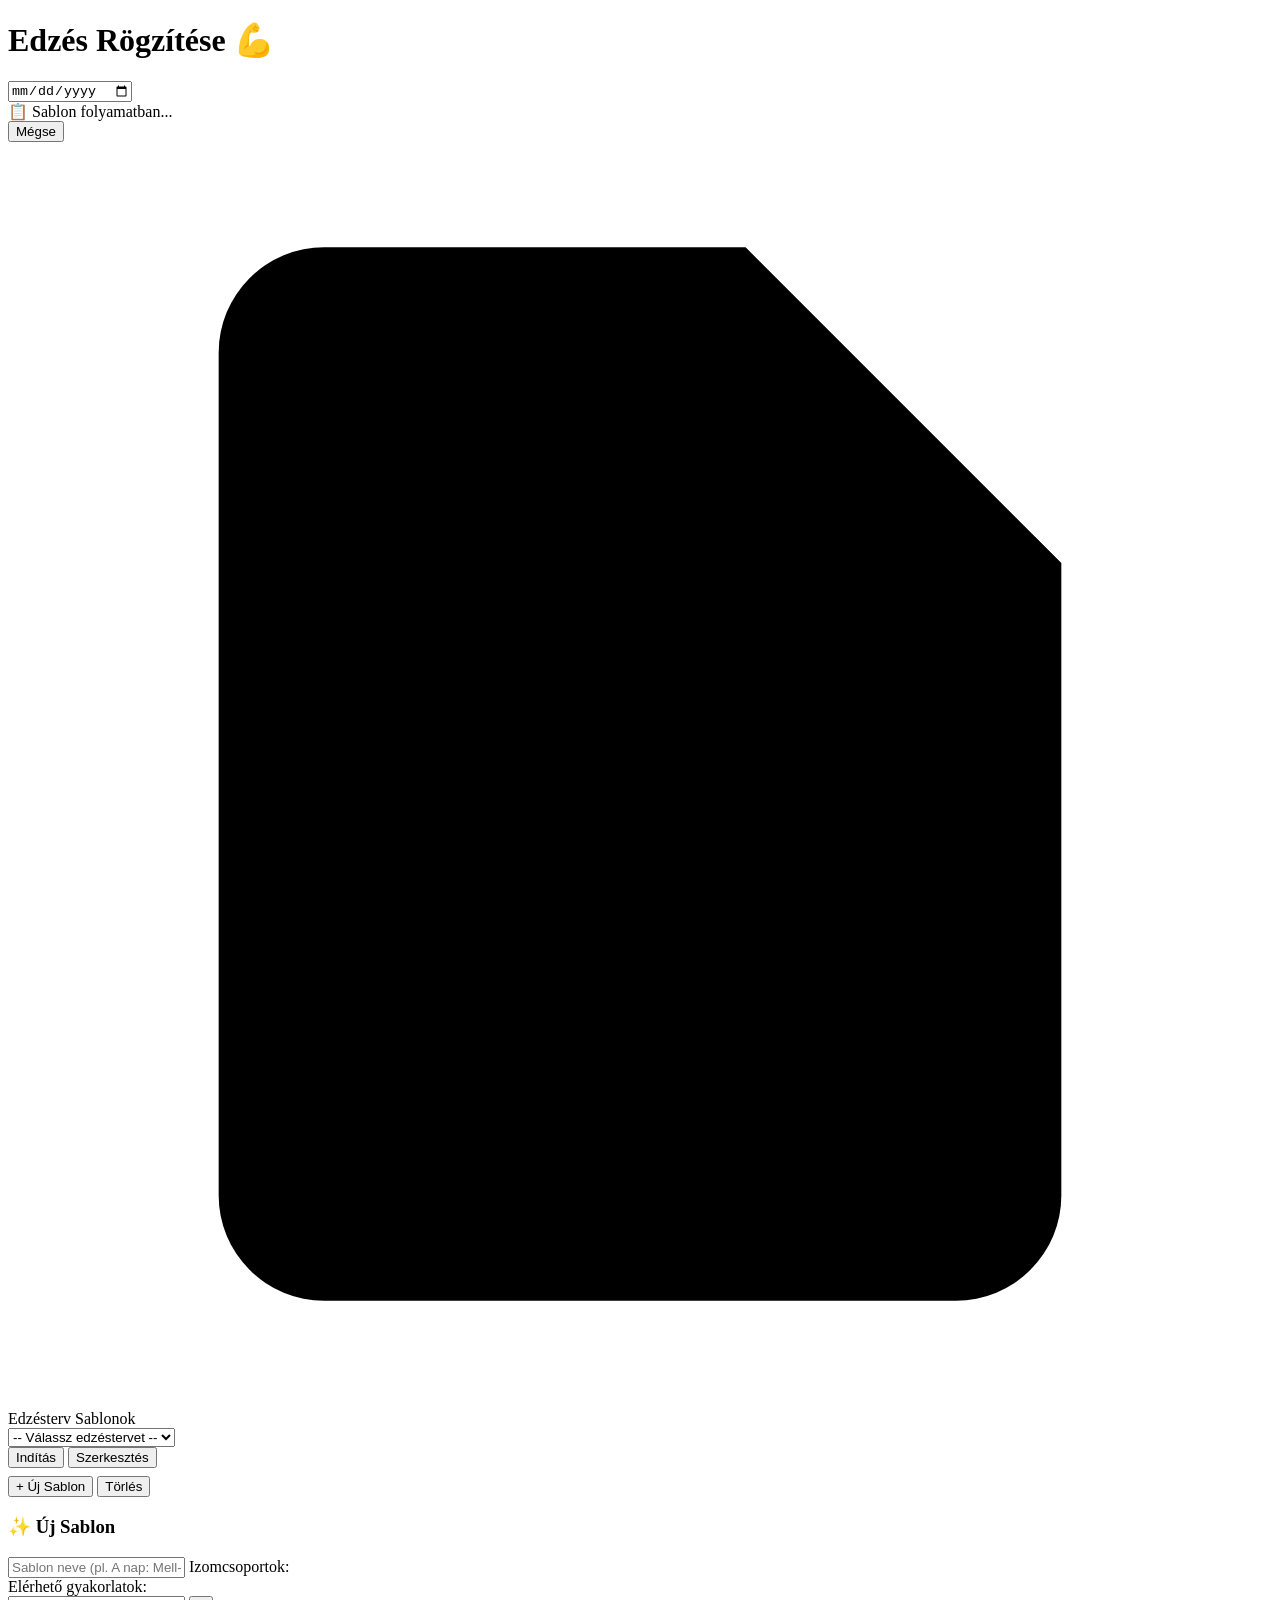
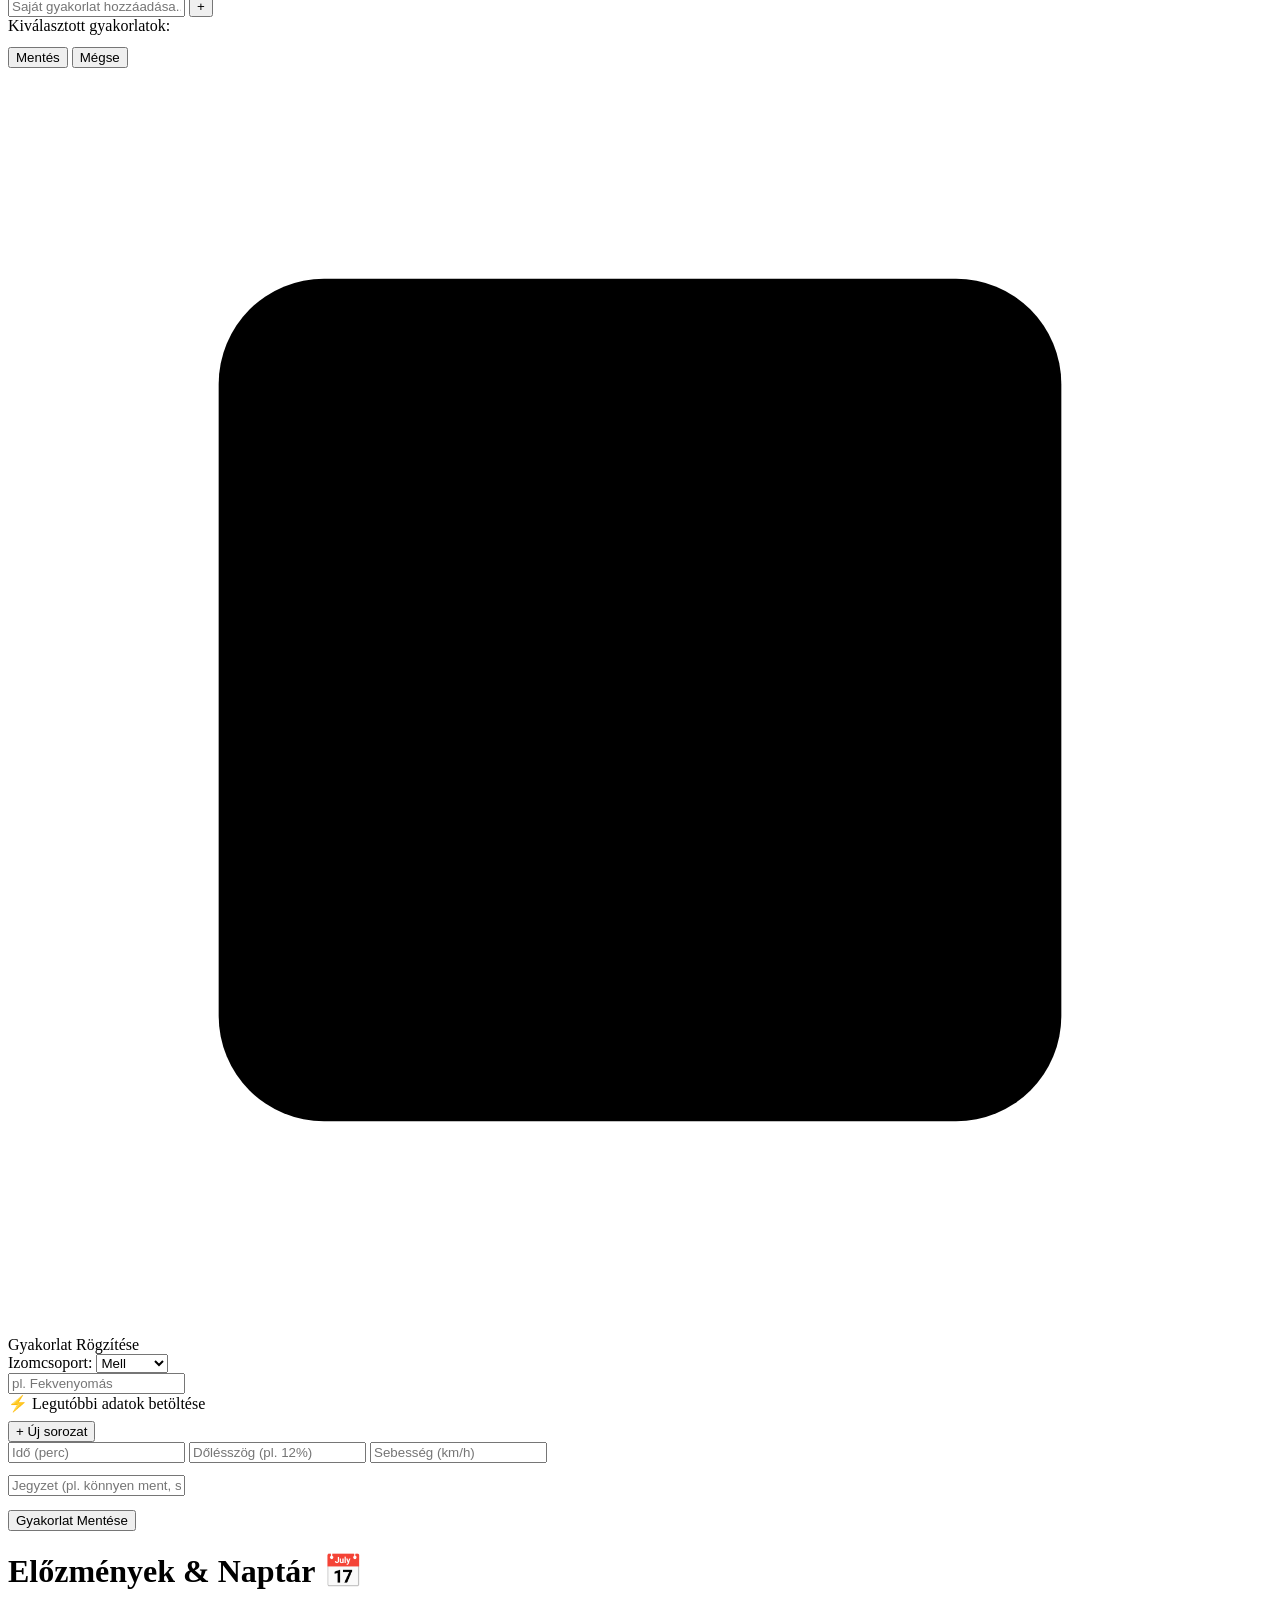
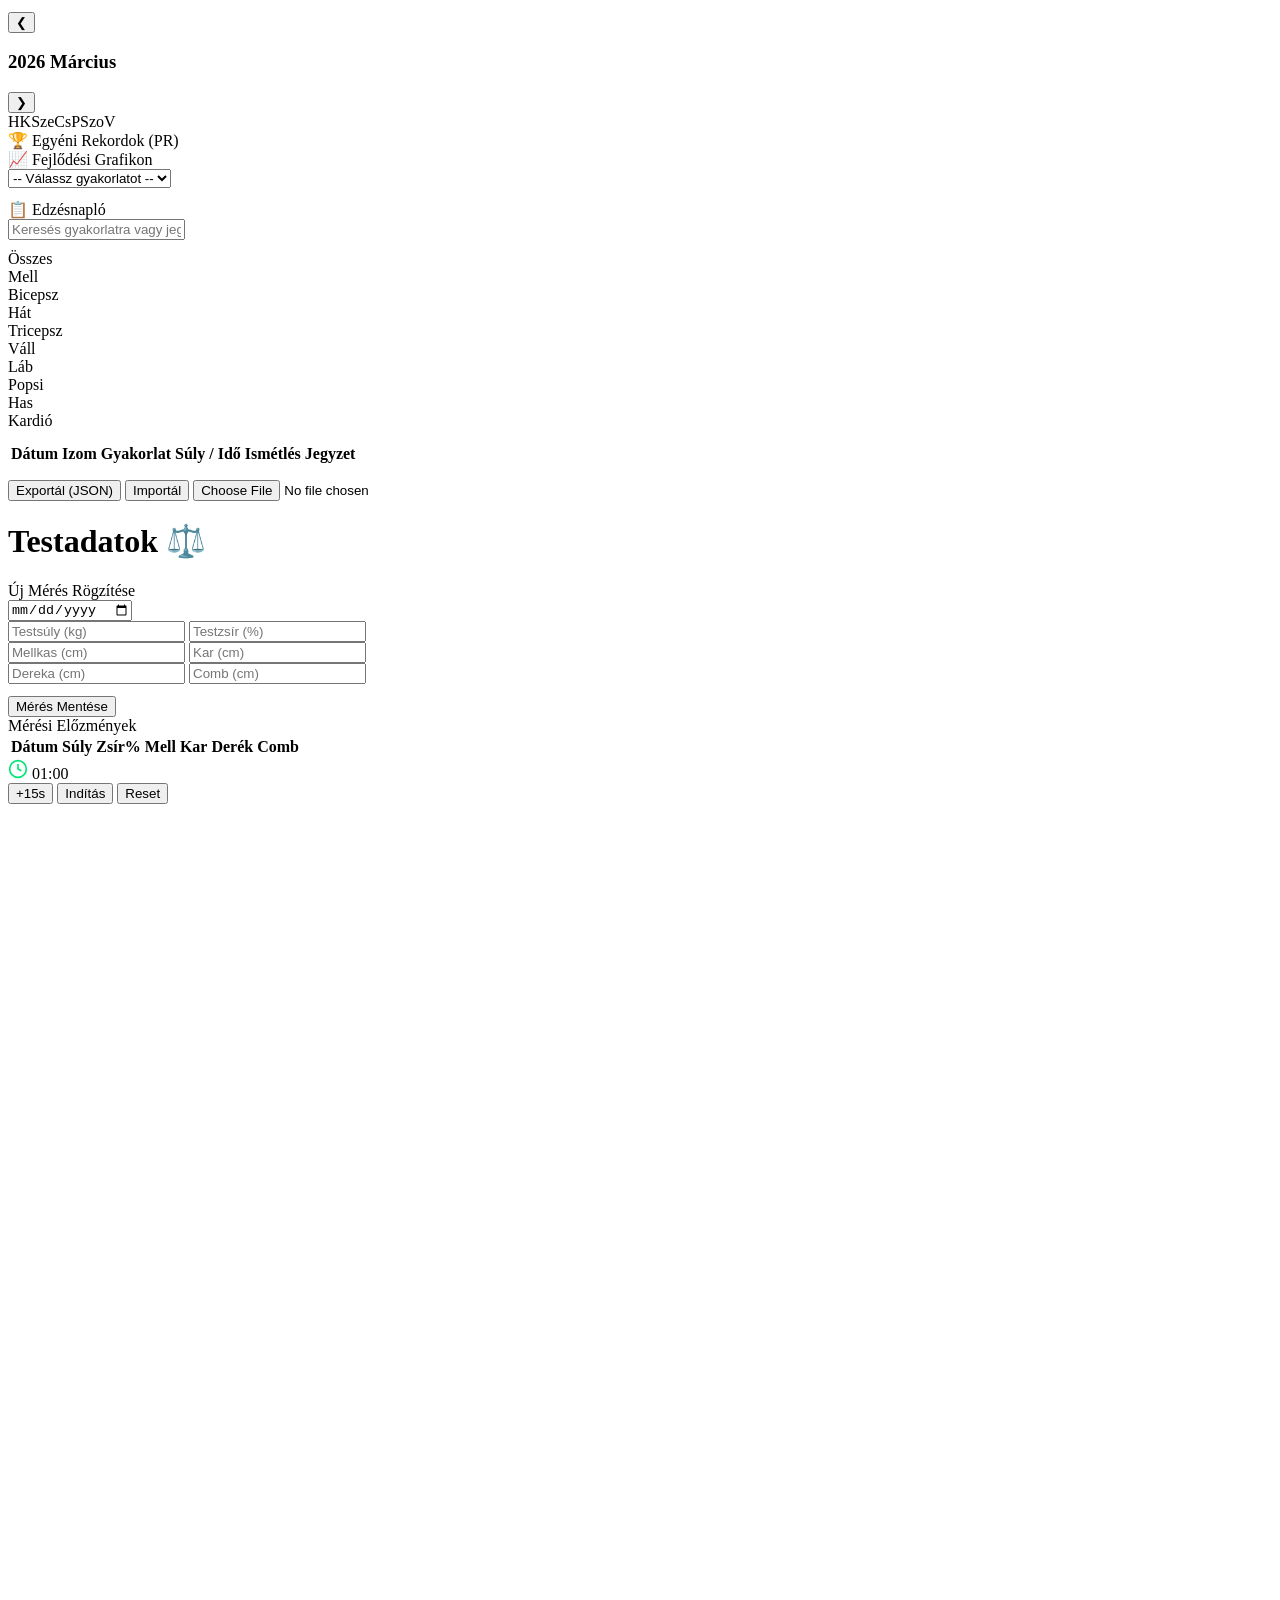
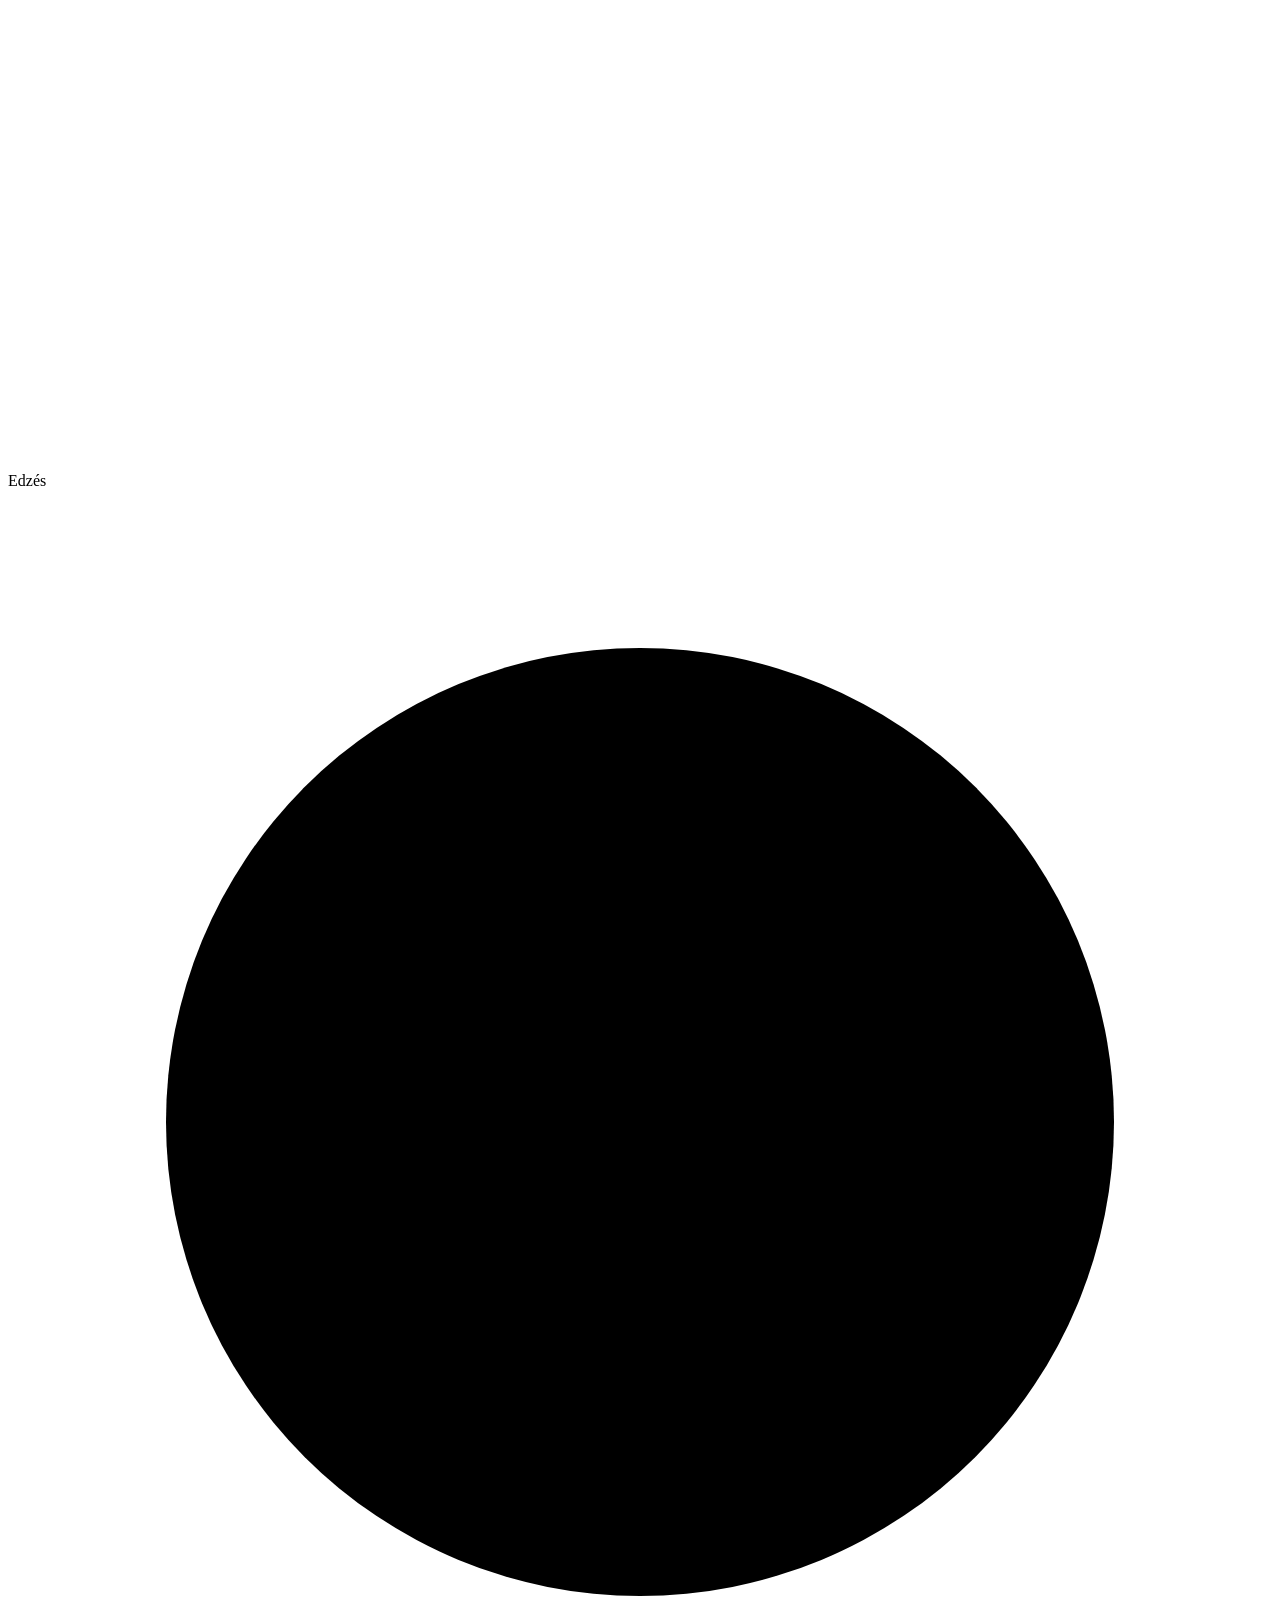
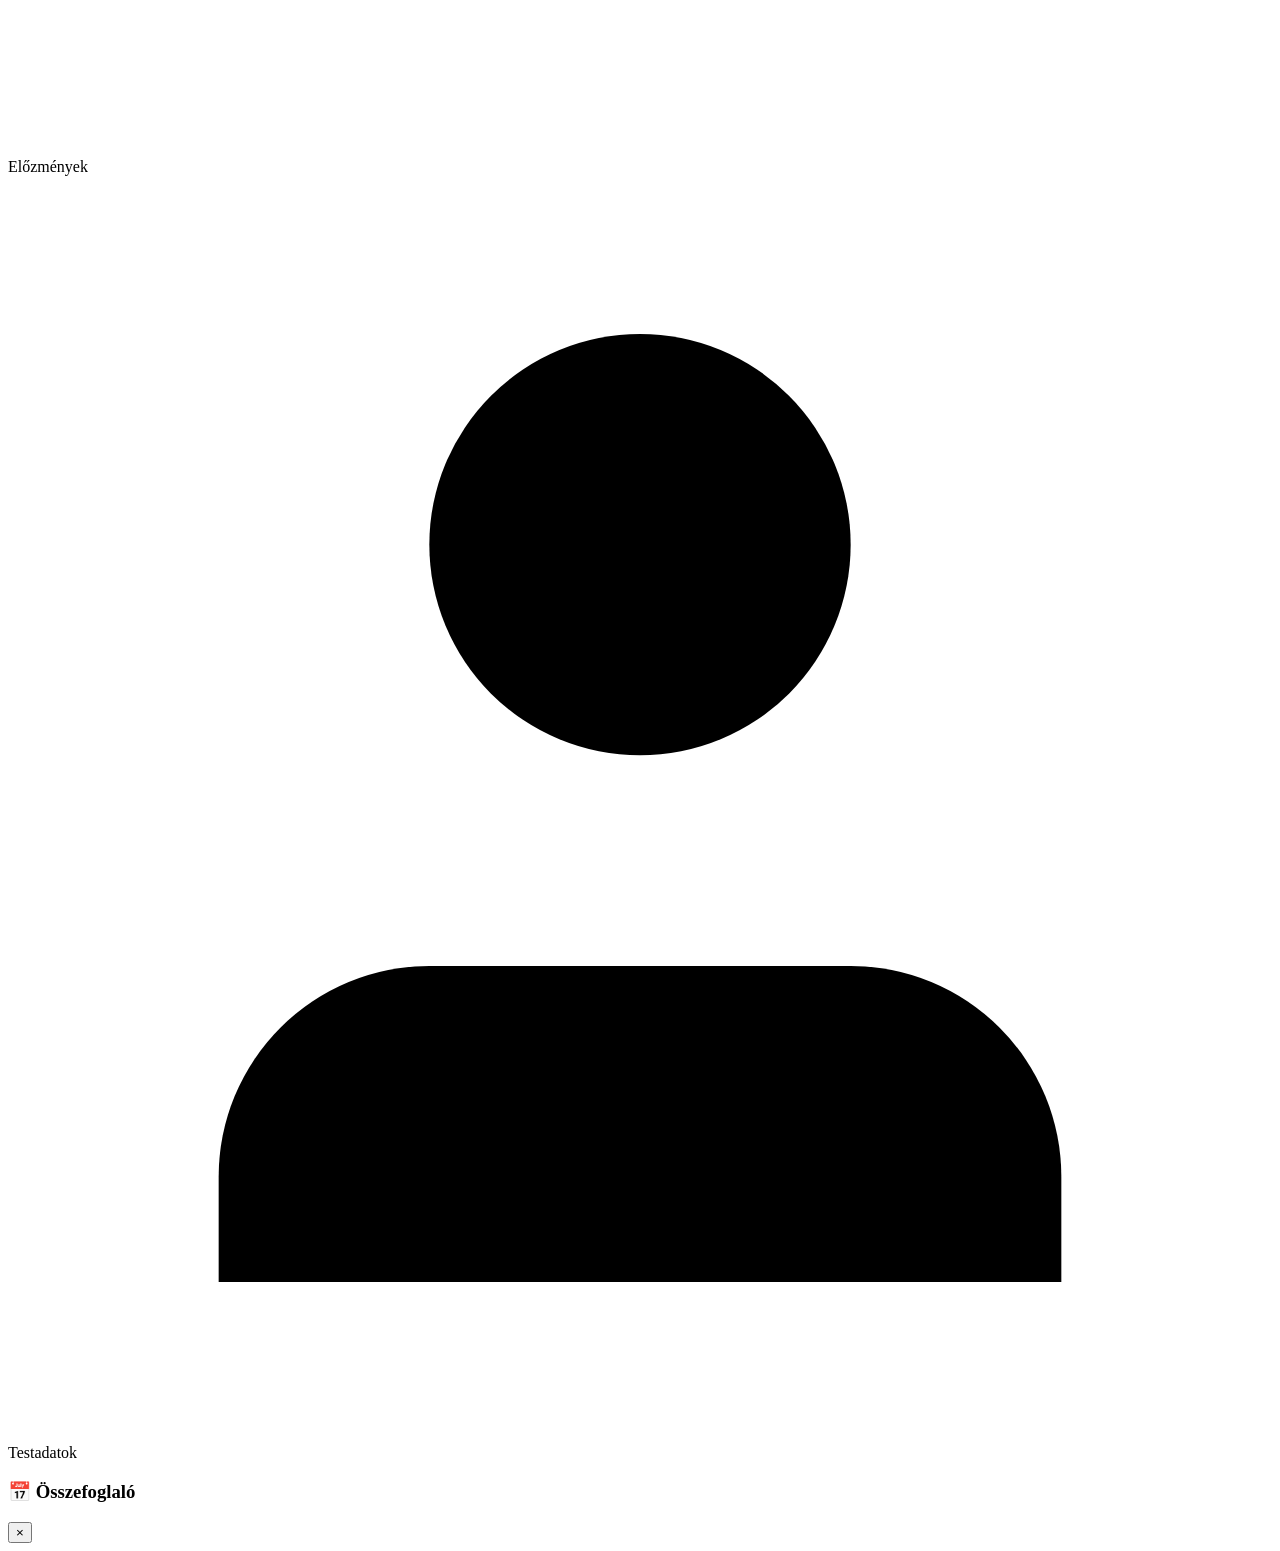
==== index.html @ 111dfc20 "Update index.html" ====
<!DOCTYPE html>
<html lang="hu">
<head>
    <meta charset="UTF-8">
    <meta name="viewport" content="width=device-width, initial-scale=1.0">
    <title>Edzésnapló</title>
    <link rel="stylesheet" href="style.css">
    <link rel="manifest" href="manifest.json">
</head>
<body>

    <div class="app-container">

        <!-- ==================== EDZÉS NÉZET ==================== -->
        <div id="view-workout" class="app-view">
            <div class="header">
                <h1>Edzés Rögzítése 💪</h1>
                <input type="date" id="workout-date" class="date-badge-input">
            </div>

            <!-- AKTÍV SABLON BANNER -->
            <div id="active-template-banner" class="glass-card active-banner hidden">
                <div id="active-template-info">📋 Sablon folyamatban...</div>
                <button type="button" id="cancel-template-btn" class="btn-secondary small">Mégse</button>
            </div>

            <!-- EDZÉSTERV SABLONOK -->
            <div class="glass-card">
                <div class="card-title">
                    <svg viewBox="0 0 24 24"><path d="M14 2H6a2 2 0 0 0-2 2v16a2 2 0 0 0 2 2h12a2 2 0 0 0 2-2V8z"/><polyline points="14 2 14 8 20 8"/></svg>
                    Edzésterv Sablonok
                </div>
                <div class="template-controls">
                    <select id="template-select" class="form-control">
                        <option value="">-- Válassz edzéstervet --</option>
                    </select>
                    <div class="btn-group">
                        <button type="button" id="start-template-btn" class="btn-action">Indítás</button>
                        <button type="button" id="edit-template-btn" class="btn-secondary">Szerkesztés</button>
                    </div>
                </div>
                <div class="btn-group" style="margin-top: 8px;">
                    <button type="button" id="toggle-new-template-btn" class="btn-outline">+ Új Sablon</button>
                    <button type="button" id="delete-template-btn" class="btn-danger-outline">Törlés</button>
                </div>

                <!-- SABLON ÉPÍTŐ DOBOZ -->
                <div id="create-template-box" class="template-builder hidden">
                    <h3 id="template-form-title">✨ Új Sablon</h3>
                    <input type="text" id="new-template-name" class="form-control" placeholder="Sablon neve (pl. A nap: Mell-Tricepsz)">
                    
                    <label class="input-label">Izomcsoportok:</label>
                    <div id="template-muscle-chips" class="chip-container"></div>
                    
                    <label class="input-label">Elérhető gyakorlatok:</label>
                    <div id="template-available-exercises" class="chip-container"></div>

                    <div class="custom-ex-input-group">
                        <input type="text" id="custom-template-ex-input" class="form-control" placeholder="Saját gyakorlat hozzáadása...">
                        <button type="button" id="add-custom-template-ex-btn" class="btn-secondary">+</button>
                    </div>

                    <label class="input-label">Kiválasztott gyakorlatok:</label>
                    <div id="template-selected-exercises" class="selected-ex-list"></div>

                    <div class="btn-group" style="margin-top: 12px;">
                        <button type="button" id="save-new-template-btn" class="btn-main">Mentés</button>
                        <button type="button" id="cancel-new-template-btn" class="btn-secondary">Mégse</button>
                    </div>
                </div>
            </div>

            <!-- GYAKORLAT RÖGZÍTŐ FORM -->
            <form id="workout-form" class="glass-card">
                <div class="card-title">
                    <svg viewBox="0 0 24 24"><path d="M18 4H6a2 2 0 0 0-2 2v12a2 2 0 0 0 2 2h12a2 2 0 0 0 2-2V6a2 2 0 0 0-2-2z"/><path d="M12 8v8M8 12h8"/></svg>
                    Gyakorlat Rögzítése
                </div>

                <div class="form-group">
                    <label class="input-label">Izomcsoport:</label>
                    <select id="muscle-group" class="form-control">
                        <option value="Mell">Mell</option>
                        <option value="Bicepsz">Bicepsz</option>
                        <option value="Hát">Hát</option>
                        <option value="Tricepsz">Tricepsz</option>
                        <option value="Váll">Váll</option>
                        <option value="Láb">Láb</option>
                        <option value="Popsi">Popsi</option>
                        <option value="Has">Has</option>
                        <option value="Kardió">Kardió</option>
                    </select>
                </div>

                <div id="quick-exercises" class="chip-container"></div>

                <div class="form-group">
                    <input type="text" id="exercise" class="form-control" placeholder="pl. Fekvenyomás" required autocomplete="off">
                </div>

                <!-- ⚡ LEGETÓBBI SÚLY BETÖLTÉSE GOMB & HINT -->
                <div id="quick-fill-btn" class="quick-fill-btn hidden">
                    <span>⚡ Legutóbbi adatok betöltése</span>
                </div>
                <div id="history-hint" class="history-hint-text"></div>

                <!-- SÚLYZÓS MEZŐK -->
                <div id="resistance-fields">
                    <div id="sets-container"></div>
                    <button type="button" id="add-set-btn" class="btn-outline" style="margin-top: 8px;">+ Új sorozat</button>
                </div>

                <!-- KARDIÓ MEZŐK -->
                <div id="cardio-fields" class="hidden">
                    <div class="form-row">
                        <input type="number" id="cardio-time" class="form-control" placeholder="Idő (perc)">
                        <input type="text" id="cardio-incline" class="form-control" placeholder="Dőlésszög (pl. 12%)">
                        <input type="number" id="cardio-speed" class="form-control" step="0.1" placeholder="Sebesség (km/h)">
                    </div>
                </div>

                <div class="form-group" style="margin-top: 12px;">
                    <input type="text" id="note" class="form-control" placeholder="Jegyzet (pl. könnyen ment, szuperszett...)">
                </div>

                <button type="submit" class="btn-main" style="margin-top: 14px;">Gyakorlat Mentése</button>
            </form>
        </div>


        <!-- ==================== ELŐZMÉNYEK NÉZET ==================== -->
        <div id="view-history" class="app-view hidden">
            <div class="header">
                <h1>Előzmények & Naptár 📅</h1>
            </div>

            <!-- NAPTÁR -->
            <div class="glass-card">
                <div class="calendar-header">
                    <button type="button" class="btn-icon" onclick="changeMonth(-1)">❮</button>
                    <h3 id="calendar-month-title">2026 Március</h3>
                    <button type="button" class="btn-icon" onclick="changeMonth(1)">❯</button>
                </div>
                <div class="calendar-weekdays">
                    <span>H</span><span>K</span><span>Sze</span><span>Cs</span><span>P</span><span>Szo</span><span>V</span>
                </div>
                <div id="calendar-days" class="calendar-grid"></div>
            </div>

            <!-- PR ÖSSZESÍTŐ -->
            <div class="glass-card">
                <div class="card-title">🏆 Egyéni Rekordok (PR)</div>
                <div id="pr-summary-container" class="pr-grid"></div>
            </div>

            <!-- FEJLŐDÉSI GRAFIKON -->
            <div class="glass-card">
                <div class="card-title">📈 Fejlődési Grafikon</div>
                <select id="chart-exercise-select" class="form-control" onchange="renderChart()" style="margin-bottom: 12px;">
                    <option value="">-- Válassz gyakorlatot --</option>
                </select>
                <div id="chart-container" class="chart-box"></div>
            </div>

            <!-- ELŐZMÉNYEK TÁBLÁZAT ÉS SZŰRŐ -->
            <div class="glass-card">
                <div class="card-title">📋 Edzésnapló</div>
                <input type="text" id="search-filter" class="form-control" placeholder="Keresés gyakorlatra vagy jegyzetre..." style="margin-bottom: 10px;">
                
                <div id="history-filter-chips" class="chip-container" style="margin-bottom: 12px;">
                    <div class="chip active" onclick="filterHistoryByMuscle('Összes', this)">Összes</div>
                    <div class="chip" onclick="filterHistoryByMuscle('Mell', this)">Mell</div>
                    <div class="chip" onclick="filterHistoryByMuscle('Bicepsz', this)">Bicepsz</div>
                    <div class="chip" onclick="filterHistoryByMuscle('Hát', this)">Hát</div>
                    <div class="chip" onclick="filterHistoryByMuscle('Tricepsz', this)">Tricepsz</div>
                    <div class="chip" onclick="filterHistoryByMuscle('Váll', this)">Váll</div>
                    <div class="chip" onclick="filterHistoryByMuscle('Láb', this)">Láb</div>
                    <div class="chip" onclick="filterHistoryByMuscle('Popsi', this)">Popsi</div>
                    <div class="chip" onclick="filterHistoryByMuscle('Has', this)">Has</div>
                    <div class="chip" onclick="filterHistoryByMuscle('Kardió', this)">Kardió</div>
                </div>

                <div class="table-responsive">
                    <table class="data-table">
                        <thead>
                            <tr>
                                <th>Dátum</th>
                                <th>Izom</th>
                                <th>Gyakorlat</th>
                                <th>Súly / Idő</th>
                                <th>Ismétlés</th>
                                <th>Jegyzet</th>
                                <th></th>
                            </tr>
                        </thead>
                        <tbody id="workout-list"></tbody>
                    </table>
                </div>

                <div class="btn-group" style="margin-top: 14px;">
                    <button type="button" id="export-btn" class="btn-secondary">Exportál (JSON)</button>
                    <button type="button" id="import-btn" class="btn-secondary">Importál</button>
                    <input type="file" id="import-file" accept=".json" class="hidden">
                </div>
            </div>
        </div>


        <!-- ==================== TESTADATOK NÉZET ==================== -->
        <div id="view-body" class="app-view hidden">
            <div class="header">
                <h1>Testadatok ⚖️</h1>
            </div>

            <form id="body-form" class="glass-card">
                <div class="card-title">Új Mérés Rögzítése</div>
                <div class="form-group">
                    <input type="date" id="body-date" class="form-control" required>
                </div>
                <div class="form-row">
                    <input type="number" id="body-weight" class="form-control" step="0.1" placeholder="Testsúly (kg)">
                    <input type="number" id="body-fat" class="form-control" step="0.1" placeholder="Testzsír (%)">
                </div>
                <div class="form-row">
                    <input type="number" id="body-chest" class="form-control" step="0.5" placeholder="Mellkas (cm)">
                    <input type="number" id="body-arm" class="form-control" step="0.5" placeholder="Kar (cm)">
                </div>
                <div class="form-row">
                    <input type="number" id="body-waist" class="form-control" step="0.5" placeholder="Dereka (cm)">
                    <input type="number" id="body-thigh" class="form-control" step="0.5" placeholder="Comb (cm)">
                </div>
                <button type="submit" class="btn-main" style="margin-top: 12px;">Mérés Mentése</button>
            </form>

            <div class="glass-card">
                <div class="card-title">Mérési Előzmények</div>
                <div class="table-responsive">
                    <table class="data-table">
                        <thead>
                            <tr>
                                <th>Dátum</th>
                                <th>Súly</th>
                                <th>Zsír%</th>
                                <th>Mell</th>
                                <th>Kar</th>
                                <th>Derék</th>
                                <th>Comb</th>
                                <th></th>
                            </tr>
                        </thead>
                        <tbody id="body-list"></tbody>
                    </table>
                </div>
            </div>
        </div>

    </div>

    <!-- ==================== LEBEGŐ PIHENŐIDŐZÍTŐ BAR ==================== -->
    <div id="floating-timer" class="floating-timer">
        <div class="timer-info">
            <svg width="20" height="20" viewBox="0 0 24 24" fill="none" stroke="#00e676" stroke-width="2"><circle cx="12" cy="12" r="10"/><polyline points="12 6 12 12 16 14"/></svg>
            <span id="floating-timer-display" class="timer-time">01:00</span>
        </div>
        <div class="timer-controls">
            <button type="button" class="timer-btn" onclick="add15SecondsFloating()">+15s</button>
            <button type="button" id="floating-timer-start-btn" class="timer-btn primary" onclick="toggleCountdown()">Indítás</button>
            <button type="button" class="timer-btn danger" onclick="resetCountdown()">Reset</button>
        </div>
    </div>

    <!-- ==================== BOTTOM NAVIGÁCIÓ ==================== -->
    <div class="bottom-nav">
        <a class="nav-item active" onclick="switchTab('workout')">
            <svg viewBox="0 0 24 24"><path d="M6.5 6.5h11M6.5 17.5h11M4 10h16M4 14h16"/></svg>
            Edzés
        </a>
        <a class="nav-item" onclick="switchTab('history')">
            <svg viewBox="0 0 24 24"><path d="M12 8v4l3 3"/><circle cx="12" cy="12" r="9"/></svg>
            Előzmények
        </a>
        <a class="nav-item" onclick="switchTab('body')">
            <svg viewBox="0 0 24 24"><path d="M20 21v-2a4 4 0 0 0-4-4H8a4 4 0 0 0-4 4v2"/><circle cx="12" cy="7" r="4"/></svg>
            Testadatok
        </a>
    </div>

    <!-- ==================== NAPTÁR DAY MODÁL ==================== -->
    <div id="day-modal" class="modal hidden">
        <div class="modal-content glass-card">
            <div class="modal-header">
                <h3 id="modal-date-title">📅 Összefoglaló</h3>
                <button type="button" class="close-modal-btn" onclick="closeDayModal()">×</button>
            </div>
            <div id="modal-body-content" class="modal-body"></div>
        </div>
    </div>

    <script src="script.js"></script>
</body>
</html>
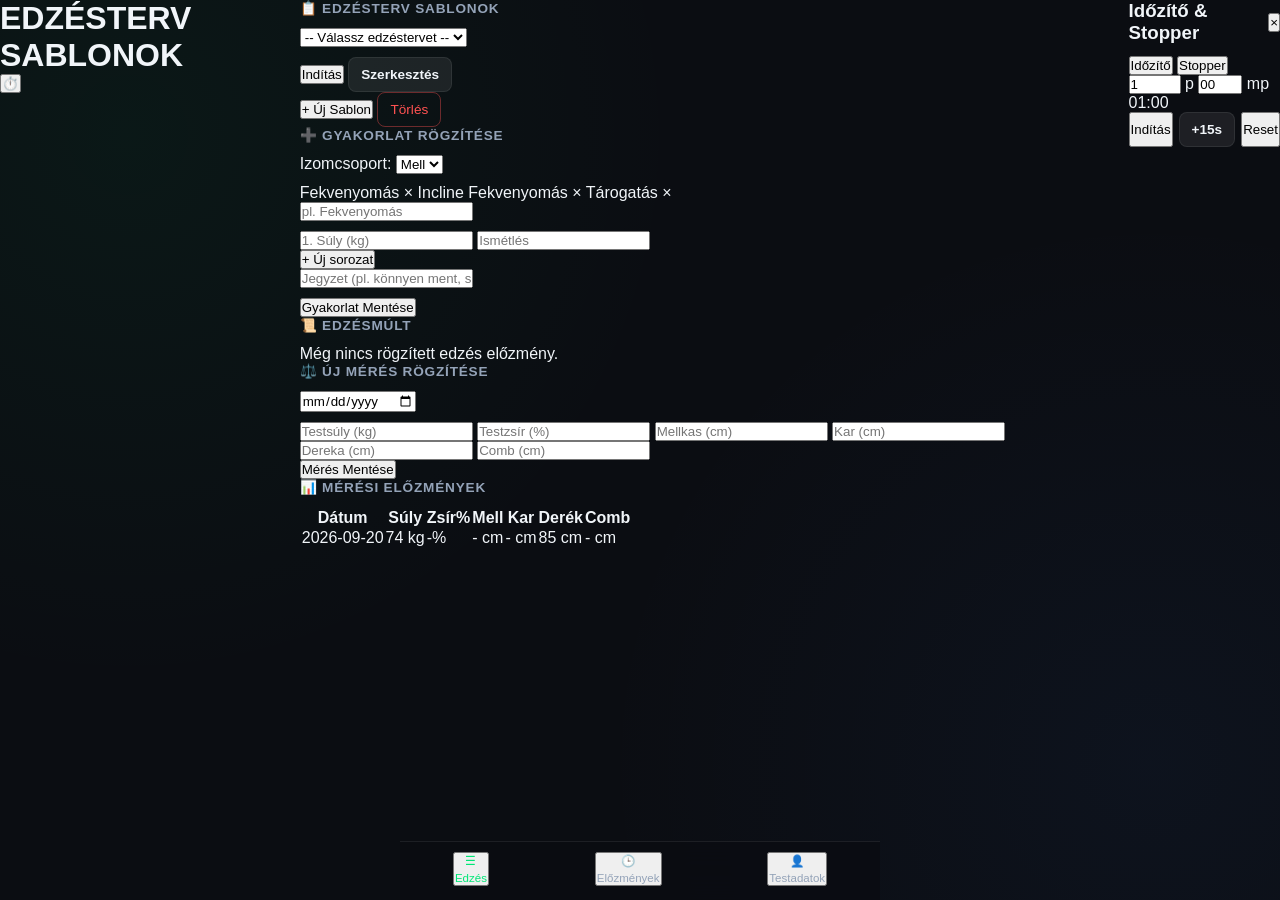
==== commit 0b55cdff: "Update index.html" ====
--- a/index.html
+++ b/index.html
@@ -3,239 +3,115 @@
 <head>
     <meta charset="UTF-8">
     <meta name="viewport" content="width=device-width, initial-scale=1.0">
-    <title>Edzésnapló</title>
+    <title>Edzés Rögzítés</title>
     <link rel="stylesheet" href="style.css">
-    <link rel="manifest" href="manifest.json">
 </head>
 <body>
 
-    <div class="app-container">
-
-        <!-- ==================== EDZÉS NÉZET ==================== -->
-        <div id="view-workout" class="app-view">
-            <div class="header">
-                <h1>Edzés Rögzítése 💪</h1>
-                <input type="date" id="workout-date" class="date-badge-input">
-            </div>
-
-            <!-- AKTÍV SABLON BANNER -->
-            <div id="active-template-banner" class="glass-card active-banner hidden">
-                <div id="active-template-info">📋 Sablon folyamatban...</div>
-                <button type="button" id="cancel-template-btn" class="btn-secondary small">Mégse</button>
-            </div>
-
-            <!-- EDZÉSTERV SABLONOK -->
-            <div class="glass-card">
-                <div class="card-title">
-                    <svg viewBox="0 0 24 24"><path d="M14 2H6a2 2 0 0 0-2 2v16a2 2 0 0 0 2 2h12a2 2 0 0 0 2-2V8z"/><polyline points="14 2 14 8 20 8"/></svg>
-                    Edzésterv Sablonok
-                </div>
-                <div class="template-controls">
-                    <select id="template-select" class="form-control">
+    <!-- FEJLÉC -->
+    <header class="app-header">
+        <div class="header-left">
+            <h1 id="page-title">EDZÉSTERV SABLONOK</h1>
+            <span id="current-date"></span>
+        </div>
+        <button id="open-timer-btn" class="timer-icon-btn" title="Időzítő / Stopper">⏱️</button>
+    </header>
+
+    <!-- FŐ TARTALOM TERÜLET -->
+    <main class="content-container">
+
+        <!-- 1. EDZÉS TAB -->
+        <section id="tab-edzes" class="tab-content active">
+            <!-- Sablonok kártya -->
+            <div class="card">
+                <div class="card-title">📋 EDZÉSTERV SABLONOK</div>
+                <div class="form-group">
+                    <select id="workout-template-select">
                         <option value="">-- Válassz edzéstervet --</option>
+                        <option value="mell-tricepsz">Mell - Tricepsz</option>
+                        <option value="hat-bicepsz">Hát - Bicepsz</option>
+                        <option value="lab-vall">Láb - Váll</option>
                     </select>
-                    <div class="btn-group">
-                        <button type="button" id="start-template-btn" class="btn-action">Indítás</button>
-                        <button type="button" id="edit-template-btn" class="btn-secondary">Szerkesztés</button>
-                    </div>
-                </div>
-                <div class="btn-group" style="margin-top: 8px;">
-                    <button type="button" id="toggle-new-template-btn" class="btn-outline">+ Új Sablon</button>
-                    <button type="button" id="delete-template-btn" class="btn-danger-outline">Törlés</button>
-                </div>
-
-                <!-- SABLON ÉPÍTŐ DOBOZ -->
-                <div id="create-template-box" class="template-builder hidden">
-                    <h3 id="template-form-title">✨ Új Sablon</h3>
-                    <input type="text" id="new-template-name" class="form-control" placeholder="Sablon neve (pl. A nap: Mell-Tricepsz)">
-                    
-                    <label class="input-label">Izomcsoportok:</label>
-                    <div id="template-muscle-chips" class="chip-container"></div>
-                    
-                    <label class="input-label">Elérhető gyakorlatok:</label>
-                    <div id="template-available-exercises" class="chip-container"></div>
-
-                    <div class="custom-ex-input-group">
-                        <input type="text" id="custom-template-ex-input" class="form-control" placeholder="Saját gyakorlat hozzáadása...">
-                        <button type="button" id="add-custom-template-ex-btn" class="btn-secondary">+</button>
-                    </div>
-
-                    <label class="input-label">Kiválasztott gyakorlatok:</label>
-                    <div id="template-selected-exercises" class="selected-ex-list"></div>
-
-                    <div class="btn-group" style="margin-top: 12px;">
-                        <button type="button" id="save-new-template-btn" class="btn-main">Mentés</button>
-                        <button type="button" id="cancel-new-template-btn" class="btn-secondary">Mégse</button>
-                    </div>
-                </div>
-            </div>
-
-            <!-- GYAKORLAT RÖGZÍTŐ FORM -->
-            <form id="workout-form" class="glass-card">
-                <div class="card-title">
-                    <svg viewBox="0 0 24 24"><path d="M18 4H6a2 2 0 0 0-2 2v12a2 2 0 0 0 2 2h12a2 2 0 0 0 2-2V6a2 2 0 0 0-2-2z"/><path d="M12 8v8M8 12h8"/></svg>
-                    Gyakorlat Rögzítése
-                </div>
-
-                <div class="form-group">
-                    <label class="input-label">Izomcsoport:</label>
-                    <select id="muscle-group" class="form-control">
-                        <option value="Mell">Mell</option>
-                        <option value="Bicepsz">Bicepsz</option>
-                        <option value="Hát">Hát</option>
-                        <option value="Tricepsz">Tricepsz</option>
-                        <option value="Váll">Váll</option>
-                        <option value="Láb">Láb</option>
-                        <option value="Popsi">Popsi</option>
-                        <option value="Has">Has</option>
-                        <option value="Kardió">Kardió</option>
+                </div>
+                <div class="btn-group-2">
+                    <button class="btn btn-primary">Indítás</button>
+                    <button class="btn btn-secondary">Szerkesztés</button>
+                </div>
+                <div class="btn-group-2 margin-top">
+                    <button class="btn btn-outline-dashed">+ Új Sablon</button>
+                    <button class="btn btn-danger-outline">Törlés</button>
+                </div>
+            </div>
+
+            <!-- Gyakorlat rögzítése kártya -->
+            <div class="card">
+                <div class="card-title">➕ GYAKORLAT RÖGZÍTÉSE</div>
+                <div class="form-group">
+                    <label>Izomcsoport:</label>
+                    <select id="muscle-group">
+                        <option value="mell">Mell</option>
+                        <option value="hat">Hát</option>
+                        <option value="lab">Láb</option>
+                        <option value="vall">Váll</option>
+                        <option value="kar">Kar</option>
                     </select>
                 </div>
 
-                <div id="quick-exercises" class="chip-container"></div>
-
-                <div class="form-group">
-                    <input type="text" id="exercise" class="form-control" placeholder="pl. Fekvenyomás" required autocomplete="off">
-                </div>
-
-                <!-- ⚡ LEGETÓBBI SÚLY BETÖLTÉSE GOMB & HINT -->
-                <div id="quick-fill-btn" class="quick-fill-btn hidden">
-                    <span>⚡ Legutóbbi adatok betöltése</span>
-                </div>
-                <div id="history-hint" class="history-hint-text"></div>
-
-                <!-- SÚLYZÓS MEZŐK -->
-                <div id="resistance-fields">
-                    <div id="sets-container"></div>
-                    <button type="button" id="add-set-btn" class="btn-outline" style="margin-top: 8px;">+ Új sorozat</button>
-                </div>
-
-                <!-- KARDIÓ MEZŐK -->
-                <div id="cardio-fields" class="hidden">
-                    <div class="form-row">
-                        <input type="number" id="cardio-time" class="form-control" placeholder="Idő (perc)">
-                        <input type="text" id="cardio-incline" class="form-control" placeholder="Dőlésszög (pl. 12%)">
-                        <input type="number" id="cardio-speed" class="form-control" step="0.1" placeholder="Sebesség (km/h)">
-                    </div>
-                </div>
-
-                <div class="form-group" style="margin-top: 12px;">
-                    <input type="text" id="note" class="form-control" placeholder="Jegyzet (pl. könnyen ment, szuperszett...)">
-                </div>
-
-                <button type="submit" class="btn-main" style="margin-top: 14px;">Gyakorlat Mentése</button>
-            </form>
-        </div>
-
-
-        <!-- ==================== ELŐZMÉNYEK NÉZET ==================== -->
-        <div id="view-history" class="app-view hidden">
-            <div class="header">
-                <h1>Előzmények & Naptár 📅</h1>
-            </div>
-
-            <!-- NAPTÁR -->
-            <div class="glass-card">
-                <div class="calendar-header">
-                    <button type="button" class="btn-icon" onclick="changeMonth(-1)">❮</button>
-                    <h3 id="calendar-month-title">2026 Március</h3>
-                    <button type="button" class="btn-icon" onclick="changeMonth(1)">❯</button>
-                </div>
-                <div class="calendar-weekdays">
-                    <span>H</span><span>K</span><span>Sze</span><span>Cs</span><span>P</span><span>Szo</span><span>V</span>
-                </div>
-                <div id="calendar-days" class="calendar-grid"></div>
-            </div>
-
-            <!-- PR ÖSSZESÍTŐ -->
-            <div class="glass-card">
-                <div class="card-title">🏆 Egyéni Rekordok (PR)</div>
-                <div id="pr-summary-container" class="pr-grid"></div>
-            </div>
-
-            <!-- FEJLŐDÉSI GRAFIKON -->
-            <div class="glass-card">
-                <div class="card-title">📈 Fejlődési Grafikon</div>
-                <select id="chart-exercise-select" class="form-control" onchange="renderChart()" style="margin-bottom: 12px;">
-                    <option value="">-- Válassz gyakorlatot --</option>
-                </select>
-                <div id="chart-container" class="chart-box"></div>
-            </div>
-
-            <!-- ELŐZMÉNYEK TÁBLÁZAT ÉS SZŰRŐ -->
-            <div class="glass-card">
-                <div class="card-title">📋 Edzésnapló</div>
-                <input type="text" id="search-filter" class="form-control" placeholder="Keresés gyakorlatra vagy jegyzetre..." style="margin-bottom: 10px;">
-                
-                <div id="history-filter-chips" class="chip-container" style="margin-bottom: 12px;">
-                    <div class="chip active" onclick="filterHistoryByMuscle('Összes', this)">Összes</div>
-                    <div class="chip" onclick="filterHistoryByMuscle('Mell', this)">Mell</div>
-                    <div class="chip" onclick="filterHistoryByMuscle('Bicepsz', this)">Bicepsz</div>
-                    <div class="chip" onclick="filterHistoryByMuscle('Hát', this)">Hát</div>
-                    <div class="chip" onclick="filterHistoryByMuscle('Tricepsz', this)">Tricepsz</div>
-                    <div class="chip" onclick="filterHistoryByMuscle('Váll', this)">Váll</div>
-                    <div class="chip" onclick="filterHistoryByMuscle('Láb', this)">Láb</div>
-                    <div class="chip" onclick="filterHistoryByMuscle('Popsi', this)">Popsi</div>
-                    <div class="chip" onclick="filterHistoryByMuscle('Has', this)">Has</div>
-                    <div class="chip" onclick="filterHistoryByMuscle('Kardió', this)">Kardió</div>
-                </div>
-
-                <div class="table-responsive">
-                    <table class="data-table">
-                        <thead>
-                            <tr>
-                                <th>Dátum</th>
-                                <th>Izom</th>
-                                <th>Gyakorlat</th>
-                                <th>Súly / Idő</th>
-                                <th>Ismétlés</th>
-                                <th>Jegyzet</th>
-                                <th></th>
-                            </tr>
-                        </thead>
-                        <tbody id="workout-list"></tbody>
-                    </table>
-                </div>
-
-                <div class="btn-group" style="margin-top: 14px;">
-                    <button type="button" id="export-btn" class="btn-secondary">Exportál (JSON)</button>
-                    <button type="button" id="import-btn" class="btn-secondary">Importál</button>
-                    <input type="file" id="import-file" accept=".json" class="hidden">
-                </div>
-            </div>
-        </div>
-
-
-        <!-- ==================== TESTADATOK NÉZET ==================== -->
-        <div id="view-body" class="app-view hidden">
-            <div class="header">
-                <h1>Testadatok ⚖️</h1>
-            </div>
-
-            <form id="body-form" class="glass-card">
-                <div class="card-title">Új Mérés Rögzítése</div>
-                <div class="form-group">
-                    <input type="date" id="body-date" class="form-control" required>
-                </div>
-                <div class="form-row">
-                    <input type="number" id="body-weight" class="form-control" step="0.1" placeholder="Testsúly (kg)">
-                    <input type="number" id="body-fat" class="form-control" step="0.1" placeholder="Testzsír (%)">
-                </div>
-                <div class="form-row">
-                    <input type="number" id="body-chest" class="form-control" step="0.5" placeholder="Mellkas (cm)">
-                    <input type="number" id="body-arm" class="form-control" step="0.5" placeholder="Kar (cm)">
-                </div>
-                <div class="form-row">
-                    <input type="number" id="body-waist" class="form-control" step="0.5" placeholder="Dereka (cm)">
-                    <input type="number" id="body-thigh" class="form-control" step="0.5" placeholder="Comb (cm)">
-                </div>
-                <button type="submit" class="btn-main" style="margin-top: 12px;">Mérés Mentése</button>
-            </form>
-
-            <div class="glass-card">
-                <div class="card-title">Mérési Előzmények</div>
-                <div class="table-responsive">
-                    <table class="data-table">
+                <div class="tags-container">
+                    <span class="tag">Fekvenyomás &times;</span>
+                    <span class="tag">Incline Fekvenyomás &times;</span>
+                    <span class="tag">Tárogatás &times;</span>
+                </div>
+
+                <div class="form-group">
+                    <input type="text" placeholder="pl. Fekvenyomás" id="exercise-name">
+                </div>
+
+                <div class="input-row">
+                    <input type="number" placeholder="1. Súly (kg)" id="set-weight">
+                    <input type="number" placeholder="Ismétlés" id="set-reps">
+                </div>
+
+                <button class="btn btn-outline-dashed width-100 margin-v">+ Új sorozat</button>
+
+                <div class="form-group">
+                    <input type="text" placeholder="Jegyzet (pl. könnyen ment, szuperszett...)" id="set-note">
+                </div>
+
+                <button class="btn btn-primary width-100">Gyakorlat Mentése</button>
+            </div>
+        </section>
+
+        <!-- 2. ELŐZMÉNYEK TAB -->
+        <section id="tab-elozmenyek" class="tab-content">
+            <div class="card">
+                <div class="card-title">📜 EDZÉSMÚLT</div>
+                <p class="empty-text">Még nincs rögzített edzés előzmény.</p>
+            </div>
+        </section>
+
+        <!-- 3. TESTADATOK TAB -->
+        <section id="tab-testadatok" class="tab-content">
+            <div class="card">
+                <div class="card-title">⚖️ ÚJ MÉRÉS RÖGZÍTÉSE</div>
+                <div class="form-group">
+                    <input type="date" id="body-date">
+                </div>
+                <div class="grid-2">
+                    <input type="number" placeholder="Testsúly (kg)" id="body-weight">
+                    <input type="number" placeholder="Testzsír (%)" id="body-fat">
+                    <input type="number" placeholder="Mellkas (cm)" id="body-chest">
+                    <input type="number" placeholder="Kar (cm)" id="body-arm">
+                    <input type="number" placeholder="Dereka (cm)" id="body-waist">
+                    <input type="number" placeholder="Comb (cm)" id="body-thigh">
+                </div>
+                <button class="btn btn-primary width-100 margin-top">Mérés Mentése</button>
+            </div>
+
+            <div class="card">
+                <div class="card-title">📊 MÉRÉSI ELŐZMÉNYEK</div>
+                <div class="table-wrapper">
+                    <table>
                         <thead>
                             <tr>
                                 <th>Dátum</th>
@@ -245,54 +121,79 @@
                                 <th>Kar</th>
                                 <th>Derék</th>
                                 <th>Comb</th>
-                                <th></th>
                             </tr>
                         </thead>
-                        <tbody id="body-list"></tbody>
+                        <tbody>
+                            <tr>
+                                <td>2026-09-20</td>
+                                <td>74 kg</td>
+                                <td>-%</td>
+                                <td>- cm</td>
+                                <td>- cm</td>
+                                <td>85 cm</td>
+                                <td>- cm</td>
+                            </tr>
+                        </tbody>
                     </table>
                 </div>
             </div>
-        </div>
-
-    </div>
-
-    <!-- ==================== LEBEGŐ PIHENŐIDŐZÍTŐ BAR ==================== -->
-    <div id="floating-timer" class="floating-timer">
-        <div class="timer-info">
-            <svg width="20" height="20" viewBox="0 0 24 24" fill="none" stroke="#00e676" stroke-width="2"><circle cx="12" cy="12" r="10"/><polyline points="12 6 12 12 16 14"/></svg>
-            <span id="floating-timer-display" class="timer-time">01:00</span>
-        </div>
-        <div class="timer-controls">
-            <button type="button" class="timer-btn" onclick="add15SecondsFloating()">+15s</button>
-            <button type="button" id="floating-timer-start-btn" class="timer-btn primary" onclick="toggleCountdown()">Indítás</button>
-            <button type="button" class="timer-btn danger" onclick="resetCountdown()">Reset</button>
-        </div>
-    </div>
-
-    <!-- ==================== BOTTOM NAVIGÁCIÓ ==================== -->
-    <div class="bottom-nav">
-        <a class="nav-item active" onclick="switchTab('workout')">
-            <svg viewBox="0 0 24 24"><path d="M6.5 6.5h11M6.5 17.5h11M4 10h16M4 14h16"/></svg>
-            Edzés
-        </a>
-        <a class="nav-item" onclick="switchTab('history')">
-            <svg viewBox="0 0 24 24"><path d="M12 8v4l3 3"/><circle cx="12" cy="12" r="9"/></svg>
-            Előzmények
-        </a>
-        <a class="nav-item" onclick="switchTab('body')">
-            <svg viewBox="0 0 24 24"><path d="M20 21v-2a4 4 0 0 0-4-4H8a4 4 0 0 0-4 4v2"/><circle cx="12" cy="7" r="4"/></svg>
-            Testadatok
-        </a>
-    </div>
-
-    <!-- ==================== NAPTÁR DAY MODÁL ==================== -->
-    <div id="day-modal" class="modal hidden">
-        <div class="modal-content glass-card">
+        </section>
+
+    </main>
+
+    <!-- BOTTOM NAVIGATION BAR -->
+    <nav class="bottom-nav">
+        <button class="nav-item active" data-tab="tab-edzes">
+            <span class="nav-icon">☰</span>
+            <span class="nav-label">Edzés</span>
+        </button>
+        <button class="nav-item" data-tab="tab-elozmenyek">
+            <span class="nav-icon">🕒</span>
+            <span class="nav-label">Előzmények</span>
+        </button>
+        <button class="nav-item" data-tab="tab-testadatok">
+            <span class="nav-icon">👤</span>
+            <span class="nav-label">Testadatok</span>
+        </button>
+    </nav>
+
+    <!-- TIMER / STOPWATCH MODAL POPUP -->
+    <div id="timer-modal-overlay" class="modal-overlay">
+        <div class="timer-modal">
             <div class="modal-header">
-                <h3 id="modal-date-title">📅 Összefoglaló</h3>
-                <button type="button" class="close-modal-btn" onclick="closeDayModal()">×</button>
-            </div>
-            <div id="modal-body-content" class="modal-body"></div>
+                <h3>Időzítő & Stopper</h3>
+                <button id="close-timer-btn" class="close-btn">&times;</button>
+            </div>
+
+            <div class="timer-tabs">
+                <button id="tab-countdown-btn" class="timer-tab-btn active">Időzítő</button>
+                <button id="tab-stopwatch-btn" class="timer-tab-btn">Stopper</button>
+            </div>
+
+            <!-- IDŐZÍTŐ NÉZET -->
+            <div id="countdown-view">
+                <div class="timer-input-group">
+                    <input type="number" id="timer-min" min="0" max="999" value="1">
+                    <span>p</span>
+                    <input type="number" id="timer-sec" min="0" max="59" value="00">
+                    <span>mp</span>
+                </div>
+                <div id="countdown-display" class="timer-display">01:00</div>
+                <div class="timer-controls">
+                    <button id="cd-start-btn" class="btn btn-primary">Indítás</button>
+                    <button id="cd-add-15" class="btn btn-secondary">+15s</button>
+                    <button id="cd-reset-btn" class="btn btn-danger">Reset</button>
+                </div>
+            </div>
+
+            <!-- STOPPER NÉZET -->
+            <div id="stopwatch-view" style="display: none;">
+                <div id="stopwatch-display" class="timer-display">00:00.0</div>
+                <div class="timer-controls">
+                    <button id="sw-start-btn" class="btn btn-primary">Indítás</button>
+                    <button id="sw-reset-btn" class="btn btn-danger">Reset</button>
+                </div>
+            </div>
         </div>
     </div>
 
--- a/style.css
+++ b/style.css
@@ -0,0 +1,575 @@
+:root {
+    --bg-color: #0b0d12;
+    --card-bg: rgba(23, 27, 38, 0.75);
+    --card-border: rgba(255, 255, 255, 0.08);
+    --accent-green: #00e676;
+    --accent-green-glow: rgba(0, 230, 118, 0.25);
+    --text-main: #f1f5f9;
+    --text-muted: #94a3b8;
+    --input-bg: rgba(15, 23, 42, 0.6);
+    --danger: #ff5252;
+}
+
+* {
+    box-sizing: border-box;
+    margin: 0;
+    padding: 0;
+    font-family: -apple-system, BlinkMacSystemFont, "Segoe UI", Roboto, Helvetica, Arial, sans-serif;
+}
+
+body {
+    background-color: var(--bg-color);
+    color: var(--text-main);
+    display: flex;
+    justify-content: center;
+    min-height: 100vh;
+    background-image: 
+        radial-gradient(circle at 10% 15%, rgba(0, 230, 118, 0.05) 0%, transparent 40%),
+        radial-gradient(circle at 90% 85%, rgba(59, 130, 246, 0.05) 0%, transparent 40%);
+    background-attachment: fixed;
+}
+
+.app-container {
+    width: 100%;
+    max-width: 480px;
+    min-height: 100vh;
+    padding: 16px 16px 130px 16px;
+    position: relative;
+}
+
+.hidden {
+    display: none !important;
+}
+
+/* FEJLÉC */
+.header {
+    display: flex;
+    justify-content: space-between;
+    align-items: center;
+    margin-bottom: 16px;
+}
+
+.header h1 {
+    font-size: 1.35rem;
+    font-weight: 700;
+    letter-spacing: -0.5px;
+    background: linear-gradient(135deg, #fff 0%, #a5f3fc 100%);
+    -webkit-background-clip: text;
+    -webkit-text-fill-color: transparent;
+}
+
+.date-badge-input {
+    background: var(--card-bg);
+    border: 1px solid var(--card-border);
+    color: var(--accent-green);
+    padding: 6px 10px;
+    border-radius: 20px;
+    font-size: 0.8rem;
+    font-weight: 600;
+    outline: none;
+    backdrop-filter: blur(10px);
+}
+
+/* GLASSMORPHISM KÁRTYÁK */
+.glass-card {
+    background: var(--card-bg);
+    border: 1px solid var(--card-border);
+    backdrop-filter: blur(14px);
+    -webkit-backdrop-filter: blur(14px);
+    border-radius: 16px;
+    padding: 16px;
+    margin-bottom: 16px;
+    box-shadow: 0 8px 32px 0 rgba(0, 0, 0, 0.35);
+}
+
+.card-title {
+    font-size: 0.85rem;
+    text-transform: uppercase;
+    letter-spacing: 0.8px;
+    color: var(--text-muted);
+    margin-bottom: 12px;
+    display: flex;
+    align-items: center;
+    gap: 8px;
+    font-weight: 600;
+}
+
+.card-title svg {
+    width: 18px;
+    height: 18px;
+    stroke: var(--accent-green);
+    fill: none;
+    stroke-width: 2;
+}
+
+/* FORM ELEMEK */
+.form-group {
+    margin-bottom: 10px;
+}
+
+.form-row {
+    display: flex;
+    gap: 8px;
+    margin-bottom: 10px;
+}
+
+.input-label {
+    display: block;
+    font-size: 0.78rem;
+    color: var(--text-muted);
+    margin: 8px 0 4px 2px;
+}
+
+.form-control {
+    width: 100%;
+    background: var(--input-bg);
+    border: 1px solid var(--card-border);
+    color: var(--text-main);
+    padding: 11px 13px;
+    border-radius: 10px;
+    font-size: 0.92rem;
+    outline: none;
+    transition: border-color 0.2s, box-shadow 0.2s;
+}
+
+.form-control:focus {
+    border-color: var(--accent-green);
+    box-shadow: 0 0 8px var(--accent-green-glow);
+}
+
+select.form-control {
+    appearance: none;
+    background-image: url("data:image/svg+xml;utf8,<svg fill='%2300e676' height='24' viewBox='0 0 24 24' width='24' xmlns='http://www.w3.org/2000/svg'><path d='M7 10l5 5 5-5z'/></svg>");
+    background-repeat: no-repeat;
+    background-position: right 10px center;
+}
+
+/* GOMBOK */
+.btn-main {
+    width: 100%;
+    background: var(--accent-green);
+    color: #05130b;
+    font-weight: 700;
+    padding: 12px;
+    border: none;
+    border-radius: 10px;
+    font-size: 0.95rem;
+    cursor: pointer;
+    box-shadow: 0 4px 18px var(--accent-green-glow);
+    transition: transform 0.15s ease;
+}
+
+.btn-main:active { transform: scale(0.97); }
+
+.btn-group {
+    display: flex;
+    gap: 8px;
+}
+
+.btn-secondary {
+    flex: 1;
+    background: rgba(255, 255, 255, 0.08);
+    border: 1px solid var(--card-border);
+    color: var(--text-main);
+    padding: 9px 12px;
+    border-radius: 8px;
+    font-size: 0.85rem;
+    font-weight: 600;
+    cursor: pointer;
+}
+
+.btn-action {
+    flex: 1;
+    background: var(--accent-green);
+    color: #000;
+    border: none;
+    padding: 9px 12px;
+    border-radius: 8px;
+    font-size: 0.85rem;
+    font-weight: 700;
+    cursor: pointer;
+}
+
+.btn-outline {
+    width: 100%;
+    background: transparent;
+    border: 1px dashed var(--accent-green);
+    color: var(--accent-green);
+    padding: 9px;
+    border-radius: 8px;
+    font-size: 0.85rem;
+    font-weight: 600;
+    cursor: pointer;
+}
+
+.btn-danger-outline {
+    background: transparent;
+    border: 1px solid rgba(255, 82, 82, 0.4);
+    color: var(--danger);
+    padding: 9px 12px;
+    border-radius: 8px;
+    font-size: 0.85rem;
+    cursor: pointer;
+}
+
+.btn-icon {
+    background: rgba(255,255,255,0.08);
+    border: none;
+    color: #fff;
+    width: 32px;
+    height: 32px;
+    border-radius: 50%;
+    cursor: pointer;
+}
+
+/* GYORS BETÖLTÉS GOMB */
+.quick-fill-btn {
+    background: rgba(0, 230, 118, 0.08);
+    border: 1px dashed var(--accent-green);
+    color: var(--accent-green);
+    padding: 9px 12px;
+    border-radius: 8px;
+    font-size: 0.82rem;
+    font-weight: 600;
+    text-align: center;
+    cursor: pointer;
+    margin-bottom: 8px;
+    transition: background 0.2s;
+}
+
+.quick-fill-btn:active { background: var(--accent-green-glow); }
+
+.history-hint-text {
+    font-size: 0.78rem;
+    color: var(--text-muted);
+    font-style: italic;
+    margin-bottom: 8px;
+}
+
+/* CHIPEK */
+.chip-container {
+    display: flex;
+    flex-wrap: wrap;
+    gap: 6px;
+    margin-bottom: 10px;
+}
+
+.chip {
+    background: rgba(255, 255, 255, 0.06);
+    border: 1px solid var(--card-border);
+    color: var(--text-main);
+    padding: 5px 11px;
+    border-radius: 16px;
+    font-size: 0.78rem;
+    cursor: pointer;
+    display: inline-flex;
+    align-items: center;
+    gap: 6px;
+}
+
+.chip.active {
+    background: var(--accent-green);
+    color: #000;
+    font-weight: 700;
+    border-color: var(--accent-green);
+}
+
+.delete-chip {
+    opacity: 0.6;
+    font-weight: bold;
+    margin-left: 2px;
+}
+
+/* SOROZATOK SORA */
+.set-row {
+    display: flex;
+    align-items: center;
+    gap: 6px;
+    margin-bottom: 8px;
+}
+
+.set-number {
+    width: 24px;
+    font-size: 0.82rem;
+    font-weight: 700;
+    color: var(--text-muted);
+}
+
+.set-row .form-control { padding: 8px 10px; }
+
+.remove-set-btn {
+    background: transparent;
+    border: none;
+    color: var(--danger);
+    font-size: 1.1rem;
+    cursor: pointer;
+    padding: 0 6px;
+}
+
+/* TÁBLÁZATOK */
+.table-responsive {
+    overflow-x: auto;
+}
+
+.data-table {
+    width: 100%;
+    border-collapse: collapse;
+    font-size: 0.82rem;
+    text-align: left;
+}
+
+.data-table th {
+    color: var(--text-muted);
+    padding: 8px;
+    border-bottom: 1px solid var(--card-border);
+    font-weight: 600;
+}
+
+.data-table td {
+    padding: 8px;
+    border-bottom: 1px solid rgba(255, 255, 255, 0.04);
+}
+
+.pr-badge {
+    background: linear-gradient(135deg, #FFD700 0%, #FFA500 100%);
+    color: #000;
+    font-size: 0.65rem;
+    font-weight: 800;
+    padding: 1px 5px;
+    border-radius: 4px;
+    margin-left: 4px;
+}
+
+.delete-btn {
+    background: rgba(255, 82, 82, 0.15);
+    border: none;
+    color: var(--danger);
+    padding: 4px 8px;
+    border-radius: 4px;
+    font-weight: bold;
+    cursor: pointer;
+}
+
+/* NAPTÁR */
+.calendar-header {
+    display: flex;
+    justify-content: space-between;
+    align-items: center;
+    margin-bottom: 10px;
+}
+
+.calendar-weekdays {
+    display: grid;
+    grid-template-columns: repeat(7, 1fr);
+    text-align: center;
+    font-size: 0.72rem;
+    color: var(--text-muted);
+    margin-bottom: 6px;
+}
+
+.calendar-grid {
+    display: grid;
+    grid-template-columns: repeat(7, 1fr);
+    gap: 4px;
+}
+
+.calendar-day {
+    aspect-ratio: 1;
+    display: flex;
+    align-items: center;
+    justify-content: center;
+    font-size: 0.8rem;
+    border-radius: 8px;
+    background: rgba(255, 255, 255, 0.03);
+    color: var(--text-muted);
+}
+
+.calendar-day.today { border: 1px solid var(--accent-green); font-weight: bold; color: #fff; }
+
+.calendar-day.has-workout {
+    background: rgba(0, 230, 118, 0.18);
+    color: var(--accent-green);
+    font-weight: bold;
+    cursor: pointer;
+}
+
+/* PR GRID & GRAFIKON */
+.pr-grid {
+    display: grid;
+    grid-template-columns: repeat(auto-fill, minmax(130px, 1fr));
+    gap: 8px;
+}
+
+.pr-item {
+    background: rgba(255, 255, 255, 0.04);
+    border: 1px solid var(--card-border);
+    padding: 8px 10px;
+    border-radius: 8px;
+    font-size: 0.78rem;
+    display: flex;
+    flex-direction: column;
+    gap: 2px;
+}
+
+.chart-box { display: flex; flex-direction: column; gap: 6px; }
+
+.chart-bar-row {
+    display: flex;
+    align-items: center;
+    gap: 8px;
+    font-size: 0.75rem;
+}
+
+.chart-bar-bg {
+    flex: 1;
+    background: rgba(255,255,255,0.05);
+    height: 18px;
+    border-radius: 9px;
+    overflow: hidden;
+}
+
+.chart-bar-fill {
+    background: var(--accent-green);
+    height: 100%;
+    color: #000;
+    font-weight: bold;
+    font-size: 0.7rem;
+    display: flex;
+    align-items: center;
+    padding-left: 8px;
+}
+
+/* LEBEGŐ PIHENŐIDŐZÍTŐ BAR */
+.floating-timer {
+    position: fixed;
+    bottom: 72px;
+    left: 50%;
+    transform: translateX(-50%);
+    width: calc(100% - 32px);
+    max-width: 448px;
+    background: rgba(15, 20, 30, 0.92);
+    border: 1px solid var(--accent-green);
+    backdrop-filter: blur(16px);
+    border-radius: 40px;
+    padding: 8px 16px;
+    display: flex;
+    justify-content: space-between;
+    align-items: center;
+    box-shadow: 0 10px 25px rgba(0, 0, 0, 0.6), 0 0 15px var(--accent-green-glow);
+    z-index: 99;
+}
+
+.timer-info {
+    display: flex;
+    align-items: center;
+    gap: 8px;
+}
+
+.timer-time {
+    font-family: monospace;
+    font-size: 1.15rem;
+    font-weight: 700;
+    color: var(--accent-green);
+}
+
+.timer-controls {
+    display: flex;
+    gap: 6px;
+}
+
+.timer-btn {
+    background: rgba(255, 255, 255, 0.1);
+    border: none;
+    color: #fff;
+    padding: 5px 10px;
+    border-radius: 16px;
+    font-size: 0.75rem;
+    font-weight: 600;
+    cursor: pointer;
+}
+
+.timer-btn.primary { background: var(--accent-green); color: #000; font-weight: 700; }
+.timer-btn.danger { background: rgba(255, 82, 82, 0.2); color: var(--danger); }
+
+/* BOTTOM NAVIGÁCIÓ */
+.bottom-nav {
+    position: fixed;
+    bottom: 0;
+    left: 50%;
+    transform: translateX(-50%);
+    width: 100%;
+    max-width: 480px;
+    background: rgba(11, 13, 18, 0.9);
+    backdrop-filter: blur(20px);
+    border-top: 1px solid var(--card-border);
+    display: flex;
+    justify-content: space-around;
+    padding: 10px 0 14px 0;
+    z-index: 100;
+}
+
+.nav-item {
+    display: flex;
+    flex-direction: column;
+    align-items: center;
+    gap: 4px;
+    color: var(--text-muted);
+    font-size: 0.72rem;
+    text-decoration: none;
+    cursor: pointer;
+}
+
+.nav-item.active { color: var(--accent-green); }
+
+.nav-item svg {
+    width: 22px;
+    height: 22px;
+    stroke: currentColor;
+    fill: none;
+    stroke-width: 2;
+    stroke-linecap: round;
+    stroke-linejoin: round;
+}
+
+/* MODÁL */
+.modal {
+    position: fixed;
+    top: 0; left: 0; width: 100%; height: 100%;
+    background: rgba(0,0,0,0.7);
+    backdrop-filter: blur(5px);
+    display: flex;
+    align-items: center;
+    justify-content: center;
+    padding: 16px;
+    z-index: 200;
+}
+
+.modal-content {
+    width: 100%;
+    max-width: 400px;
+    max-height: 80vh;
+    overflow-y: auto;
+}
+
+.modal-header {
+    display: flex;
+    justify-content: space-between;
+    align-items: center;
+    margin-bottom: 12px;
+}
+
+.close-modal-btn {
+    background: transparent;
+    border: none;
+    color: #fff;
+    font-size: 1.5rem;
+    cursor: pointer;
+}
+
+.modal-workout-item {
+    background: rgba(255,255,255,0.04);
+    padding: 10px;
+    border-radius: 8px;
+    margin-bottom: 8px;
+    font-size: 0.85rem;
+}
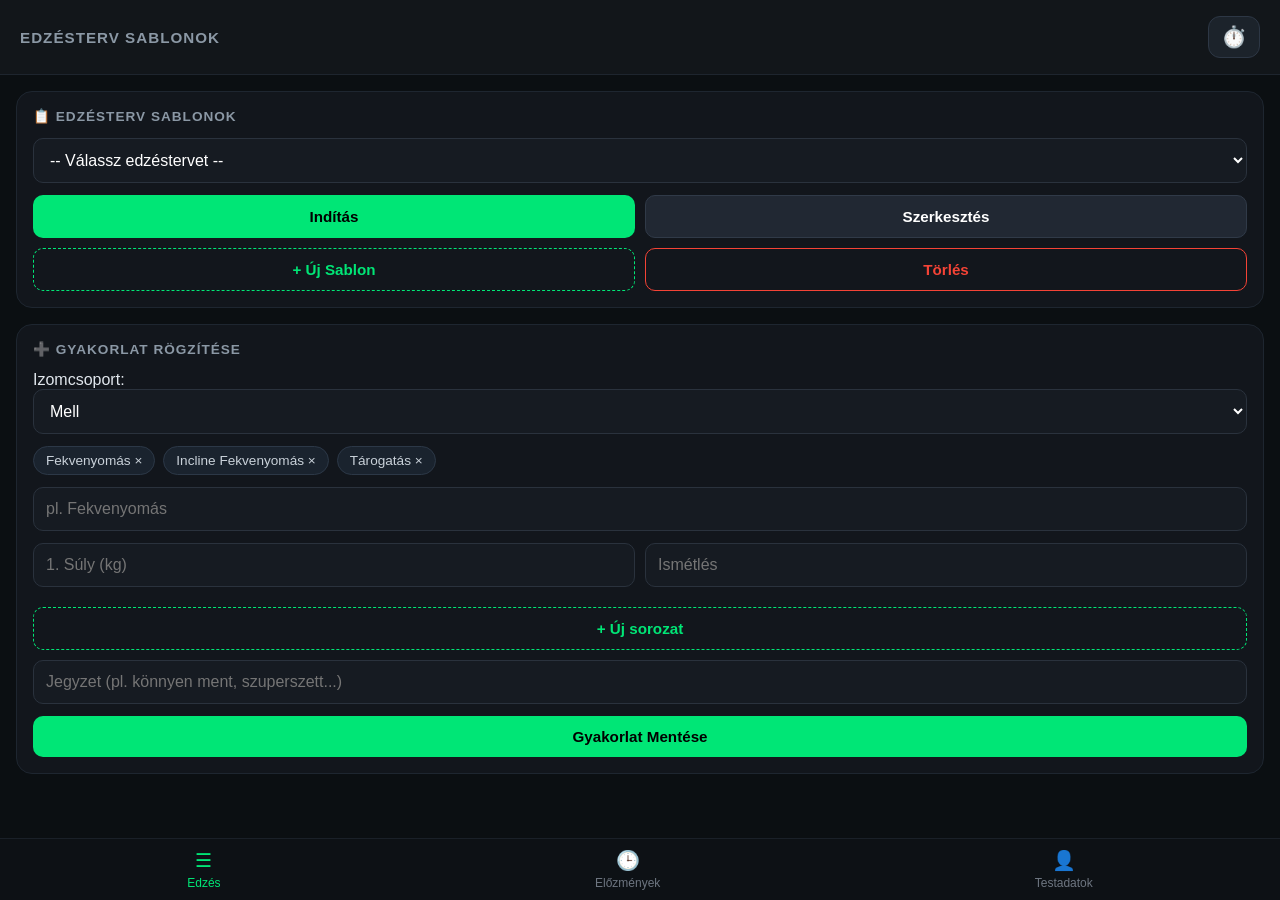
==== commit 7adb4f3f: "Update index.html" ====
--- a/index.html
+++ b/index.html
@@ -12,7 +12,6 @@
     <header class="app-header">
         <div class="header-left">
             <h1 id="page-title">EDZÉSTERV SABLONOK</h1>
-            <span id="current-date"></span>
         </div>
         <button id="open-timer-btn" class="timer-icon-btn" title="Időzítő / Stopper">⏱️</button>
     </header>
@@ -141,7 +140,7 @@
 
     </main>
 
-    <!-- BOTTOM NAVIGATION BAR -->
+    <!-- ALSÓ MENÜSÁV -->
     <nav class="bottom-nav">
         <button class="nav-item active" data-tab="tab-edzes">
             <span class="nav-icon">☰</span>
@@ -157,11 +156,11 @@
         </button>
     </nav>
 
-    <!-- TIMER / STOPWATCH MODAL POPUP -->
+    <!-- TIMER / STOPWATCH POPUP (MODAL) -->
     <div id="timer-modal-overlay" class="modal-overlay">
         <div class="timer-modal">
             <div class="modal-header">
-                <h3>Időzítő & Stopper</h3>
+                <h3>Mérő / Időzítő</h3>
                 <button id="close-timer-btn" class="close-btn">&times;</button>
             </div>
 
--- a/style.css
+++ b/style.css
@@ -1,15 +1,3 @@
-:root {
-    --bg-color: #0b0d12;
-    --card-bg: rgba(23, 27, 38, 0.75);
-    --card-border: rgba(255, 255, 255, 0.08);
-    --accent-green: #00e676;
-    --accent-green-glow: rgba(0, 230, 118, 0.25);
-    --text-main: #f1f5f9;
-    --text-muted: #94a3b8;
-    --input-bg: rgba(15, 23, 42, 0.6);
-    --danger: #ff5252;
-}
-
 * {
     box-sizing: border-box;
     margin: 0;
@@ -18,558 +6,339 @@
 }
 
 body {
-    background-color: var(--bg-color);
-    color: var(--text-main);
-    display: flex;
-    justify-content: center;
+    background-color: #0b0f12;
+    color: #e1e7ed;
+    display: flex;
+    flex-direction: column;
     min-height: 100vh;
-    background-image: 
-        radial-gradient(circle at 10% 15%, rgba(0, 230, 118, 0.05) 0%, transparent 40%),
-        radial-gradient(circle at 90% 85%, rgba(59, 130, 246, 0.05) 0%, transparent 40%);
-    background-attachment: fixed;
-}
-
-.app-container {
-    width: 100%;
-    max-width: 480px;
-    min-height: 100vh;
-    padding: 16px 16px 130px 16px;
-    position: relative;
-}
-
-.hidden {
-    display: none !important;
+    padding-bottom: 80px;
+}
+
+/* GENERAL FORM & INPUT FIXES (MEGAKADÁLYOZZUK A TÚLLÓGÁST) */
+input, select, textarea {
+    box-sizing: border-box !important;
+    width: 100% !important;
+    max-width: 100% !important;
+    background-color: #161b22;
+    border: 1px solid #2a323d;
+    color: #ffffff;
+    padding: 12px;
+    border-radius: 10px;
+    font-size: 1rem;
+    outline: none;
+}
+
+/* iOS DÁTUM MEZŐ PONTOS JAVÍTÁSA */
+input[type="date"] {
+    -webkit-appearance: none;
+    appearance: none;
+    display: block;
+    width: 100% !important;
+    max-width: 100% !important;
+    box-sizing: border-box !important;
+}
+
+input:focus, select:focus {
+    border-color: #00e676;
 }
 
 /* FEJLÉC */
-.header {
+.app-header {
+    background-color: #12161a;
+    padding: 16px 20px;
     display: flex;
     justify-content: space-between;
     align-items: center;
-    margin-bottom: 16px;
-}
-
-.header h1 {
-    font-size: 1.35rem;
-    font-weight: 700;
-    letter-spacing: -0.5px;
-    background: linear-gradient(135deg, #fff 0%, #a5f3fc 100%);
-    -webkit-background-clip: text;
-    -webkit-text-fill-color: transparent;
-}
-
-.date-badge-input {
-    background: var(--card-bg);
-    border: 1px solid var(--card-border);
-    color: var(--accent-green);
-    padding: 6px 10px;
-    border-radius: 20px;
-    font-size: 0.8rem;
-    font-weight: 600;
-    outline: none;
-    backdrop-filter: blur(10px);
-}
-
-/* GLASSMORPHISM KÁRTYÁK */
-.glass-card {
-    background: var(--card-bg);
-    border: 1px solid var(--card-border);
-    backdrop-filter: blur(14px);
-    -webkit-backdrop-filter: blur(14px);
+    border-bottom: 1px solid #1e252e;
+    position: sticky;
+    top: 0;
+    z-index: 100;
+}
+
+.header-left h1 {
+    font-size: 0.95rem;
+    letter-spacing: 1px;
+    color: #8b98a5;
+    text-transform: uppercase;
+}
+
+.timer-icon-btn {
+    background: #1c232b;
+    border: 1px solid #2d3745;
+    font-size: 1.3rem;
+    padding: 8px 12px;
+    border-radius: 12px;
+    cursor: pointer;
+    width: auto !important;
+}
+
+/* TARTALOM ÉS KÁRTYÁK */
+.content-container {
+    padding: 16px;
+    flex: 1;
+}
+
+.tab-content {
+    display: none;
+}
+
+.tab-content.active {
+    display: block;
+}
+
+.card {
+    background-color: #12161c;
+    border: 1px solid #1e2630;
     border-radius: 16px;
     padding: 16px;
     margin-bottom: 16px;
-    box-shadow: 0 8px 32px 0 rgba(0, 0, 0, 0.35);
 }
 
 .card-title {
     font-size: 0.85rem;
-    text-transform: uppercase;
-    letter-spacing: 0.8px;
-    color: var(--text-muted);
+    font-weight: bold;
+    letter-spacing: 1px;
+    color: #8b98a5;
+    margin-bottom: 14px;
+}
+
+.form-group {
     margin-bottom: 12px;
-    display: flex;
-    align-items: center;
+}
+
+.input-row {
+    display: flex;
+    gap: 10px;
+    margin-bottom: 10px;
+}
+
+.grid-2 {
+    display: grid;
+    grid-template-columns: 1fr 1fr;
+    gap: 10px;
+}
+
+/* TAGS */
+.tags-container {
+    display: flex;
+    flex-wrap: wrap;
     gap: 8px;
-    font-weight: 600;
-}
-
-.card-title svg {
-    width: 18px;
-    height: 18px;
-    stroke: var(--accent-green);
-    fill: none;
-    stroke-width: 2;
-}
-
-/* FORM ELEMEK */
-.form-group {
-    margin-bottom: 10px;
-}
-
-.form-row {
-    display: flex;
-    gap: 8px;
-    margin-bottom: 10px;
-}
-
-.input-label {
-    display: block;
-    font-size: 0.78rem;
-    color: var(--text-muted);
-    margin: 8px 0 4px 2px;
-}
-
-.form-control {
-    width: 100%;
-    background: var(--input-bg);
-    border: 1px solid var(--card-border);
-    color: var(--text-main);
-    padding: 11px 13px;
-    border-radius: 10px;
-    font-size: 0.92rem;
-    outline: none;
-    transition: border-color 0.2s, box-shadow 0.2s;
-}
-
-.form-control:focus {
-    border-color: var(--accent-green);
-    box-shadow: 0 0 8px var(--accent-green-glow);
-}
-
-select.form-control {
-    appearance: none;
-    background-image: url("data:image/svg+xml;utf8,<svg fill='%2300e676' height='24' viewBox='0 0 24 24' width='24' xmlns='http://www.w3.org/2000/svg'><path d='M7 10l5 5 5-5z'/></svg>");
-    background-repeat: no-repeat;
-    background-position: right 10px center;
+    margin-bottom: 12px;
+}
+
+.tag {
+    background-color: #1a232e;
+    color: #c9d1d9;
+    padding: 6px 12px;
+    border-radius: 20px;
+    font-size: 0.85rem;
+    border: 1px solid #2c3847;
 }
 
 /* GOMBOK */
-.btn-main {
-    width: 100%;
-    background: var(--accent-green);
-    color: #05130b;
-    font-weight: 700;
+.btn {
     padding: 12px;
-    border: none;
     border-radius: 10px;
     font-size: 0.95rem;
-    cursor: pointer;
-    box-shadow: 0 4px 18px var(--accent-green-glow);
-    transition: transform 0.15s ease;
-}
-
-.btn-main:active { transform: scale(0.97); }
-
-.btn-group {
-    display: flex;
-    gap: 8px;
+    font-weight: bold;
+    cursor: pointer;
+    border: none;
+    text-align: center;
+}
+
+.btn-primary {
+    background-color: #00e676;
+    color: #000000;
 }
 
 .btn-secondary {
-    flex: 1;
-    background: rgba(255, 255, 255, 0.08);
-    border: 1px solid var(--card-border);
-    color: var(--text-main);
-    padding: 9px 12px;
-    border-radius: 8px;
-    font-size: 0.85rem;
-    font-weight: 600;
-    cursor: pointer;
-}
-
-.btn-action {
-    flex: 1;
-    background: var(--accent-green);
-    color: #000;
-    border: none;
-    padding: 9px 12px;
-    border-radius: 8px;
-    font-size: 0.85rem;
-    font-weight: 700;
-    cursor: pointer;
-}
-
-.btn-outline {
-    width: 100%;
-    background: transparent;
-    border: 1px dashed var(--accent-green);
-    color: var(--accent-green);
-    padding: 9px;
-    border-radius: 8px;
-    font-size: 0.85rem;
-    font-weight: 600;
-    cursor: pointer;
+    background-color: #212833;
+    color: #ffffff;
+    border: 1px solid #303a48;
+}
+
+.btn-outline-dashed {
+    background-color: transparent;
+    border: 1px dashed #00e676;
+    color: #00e676;
 }
 
 .btn-danger-outline {
-    background: transparent;
-    border: 1px solid rgba(255, 82, 82, 0.4);
-    color: var(--danger);
-    padding: 9px 12px;
-    border-radius: 8px;
-    font-size: 0.85rem;
-    cursor: pointer;
-}
-
-.btn-icon {
-    background: rgba(255,255,255,0.08);
-    border: none;
+    background-color: transparent;
+    border: 1px solid #f44336;
+    color: #f44336;
+}
+
+.btn-danger {
+    background-color: #f44336;
     color: #fff;
-    width: 32px;
-    height: 32px;
-    border-radius: 50%;
-    cursor: pointer;
-}
-
-/* GYORS BETÖLTÉS GOMB */
-.quick-fill-btn {
-    background: rgba(0, 230, 118, 0.08);
-    border: 1px dashed var(--accent-green);
-    color: var(--accent-green);
-    padding: 9px 12px;
-    border-radius: 8px;
-    font-size: 0.82rem;
-    font-weight: 600;
-    text-align: center;
-    cursor: pointer;
-    margin-bottom: 8px;
-    transition: background 0.2s;
-}
-
-.quick-fill-btn:active { background: var(--accent-green-glow); }
-
-.history-hint-text {
-    font-size: 0.78rem;
-    color: var(--text-muted);
-    font-style: italic;
-    margin-bottom: 8px;
-}
-
-/* CHIPEK */
-.chip-container {
-    display: flex;
-    flex-wrap: wrap;
-    gap: 6px;
-    margin-bottom: 10px;
-}
-
-.chip {
-    background: rgba(255, 255, 255, 0.06);
-    border: 1px solid var(--card-border);
-    color: var(--text-main);
-    padding: 5px 11px;
-    border-radius: 16px;
-    font-size: 0.78rem;
-    cursor: pointer;
-    display: inline-flex;
-    align-items: center;
-    gap: 6px;
-}
-
-.chip.active {
-    background: var(--accent-green);
-    color: #000;
-    font-weight: 700;
-    border-color: var(--accent-green);
-}
-
-.delete-chip {
-    opacity: 0.6;
-    font-weight: bold;
-    margin-left: 2px;
-}
-
-/* SOROZATOK SORA */
-.set-row {
-    display: flex;
-    align-items: center;
-    gap: 6px;
-    margin-bottom: 8px;
-}
-
-.set-number {
-    width: 24px;
-    font-size: 0.82rem;
-    font-weight: 700;
-    color: var(--text-muted);
-}
-
-.set-row .form-control { padding: 8px 10px; }
-
-.remove-set-btn {
-    background: transparent;
-    border: none;
-    color: var(--danger);
-    font-size: 1.1rem;
-    cursor: pointer;
-    padding: 0 6px;
-}
-
-/* TÁBLÁZATOK */
-.table-responsive {
+}
+
+.btn-group-2 {
+    display: grid;
+    grid-template-columns: 1fr 1fr;
+    gap: 10px;
+}
+
+.margin-top { margin-top: 10px; }
+.margin-v { margin: 10px 0; }
+.width-100 { width: 100% !important; }
+
+/* TÁBLÁZAT */
+.table-wrapper {
     overflow-x: auto;
 }
 
-.data-table {
+table {
     width: 100%;
     border-collapse: collapse;
-    font-size: 0.82rem;
+    font-size: 0.85rem;
     text-align: left;
 }
 
-.data-table th {
-    color: var(--text-muted);
-    padding: 8px;
-    border-bottom: 1px solid var(--card-border);
-    font-weight: 600;
-}
-
-.data-table td {
-    padding: 8px;
-    border-bottom: 1px solid rgba(255, 255, 255, 0.04);
-}
-
-.pr-badge {
-    background: linear-gradient(135deg, #FFD700 0%, #FFA500 100%);
-    color: #000;
-    font-size: 0.65rem;
-    font-weight: 800;
-    padding: 1px 5px;
-    border-radius: 4px;
-    margin-left: 4px;
-}
-
-.delete-btn {
-    background: rgba(255, 82, 82, 0.15);
-    border: none;
-    color: var(--danger);
-    padding: 4px 8px;
-    border-radius: 4px;
-    font-weight: bold;
-    cursor: pointer;
-}
-
-/* NAPTÁR */
-.calendar-header {
-    display: flex;
-    justify-content: space-between;
-    align-items: center;
-    margin-bottom: 10px;
-}
-
-.calendar-weekdays {
-    display: grid;
-    grid-template-columns: repeat(7, 1fr);
-    text-align: center;
-    font-size: 0.72rem;
-    color: var(--text-muted);
-    margin-bottom: 6px;
-}
-
-.calendar-grid {
-    display: grid;
-    grid-template-columns: repeat(7, 1fr);
-    gap: 4px;
-}
-
-.calendar-day {
-    aspect-ratio: 1;
-    display: flex;
-    align-items: center;
-    justify-content: center;
-    font-size: 0.8rem;
-    border-radius: 8px;
-    background: rgba(255, 255, 255, 0.03);
-    color: var(--text-muted);
-}
-
-.calendar-day.today { border: 1px solid var(--accent-green); font-weight: bold; color: #fff; }
-
-.calendar-day.has-workout {
-    background: rgba(0, 230, 118, 0.18);
-    color: var(--accent-green);
-    font-weight: bold;
-    cursor: pointer;
-}
-
-/* PR GRID & GRAFIKON */
-.pr-grid {
-    display: grid;
-    grid-template-columns: repeat(auto-fill, minmax(130px, 1fr));
-    gap: 8px;
-}
-
-.pr-item {
-    background: rgba(255, 255, 255, 0.04);
-    border: 1px solid var(--card-border);
-    padding: 8px 10px;
-    border-radius: 8px;
-    font-size: 0.78rem;
-    display: flex;
-    flex-direction: column;
-    gap: 2px;
-}
-
-.chart-box { display: flex; flex-direction: column; gap: 6px; }
-
-.chart-bar-row {
-    display: flex;
-    align-items: center;
-    gap: 8px;
-    font-size: 0.75rem;
-}
-
-.chart-bar-bg {
-    flex: 1;
-    background: rgba(255,255,255,0.05);
-    height: 18px;
-    border-radius: 9px;
-    overflow: hidden;
-}
-
-.chart-bar-fill {
-    background: var(--accent-green);
-    height: 100%;
-    color: #000;
-    font-weight: bold;
-    font-size: 0.7rem;
-    display: flex;
-    align-items: center;
-    padding-left: 8px;
-}
-
-/* LEBEGŐ PIHENŐIDŐZÍTŐ BAR */
-.floating-timer {
-    position: fixed;
-    bottom: 72px;
-    left: 50%;
-    transform: translateX(-50%);
-    width: calc(100% - 32px);
-    max-width: 448px;
-    background: rgba(15, 20, 30, 0.92);
-    border: 1px solid var(--accent-green);
-    backdrop-filter: blur(16px);
-    border-radius: 40px;
-    padding: 8px 16px;
-    display: flex;
-    justify-content: space-between;
-    align-items: center;
-    box-shadow: 0 10px 25px rgba(0, 0, 0, 0.6), 0 0 15px var(--accent-green-glow);
-    z-index: 99;
-}
-
-.timer-info {
-    display: flex;
-    align-items: center;
-    gap: 8px;
-}
-
-.timer-time {
-    font-family: monospace;
-    font-size: 1.15rem;
-    font-weight: 700;
-    color: var(--accent-green);
-}
-
-.timer-controls {
-    display: flex;
-    gap: 6px;
-}
-
-.timer-btn {
-    background: rgba(255, 255, 255, 0.1);
-    border: none;
-    color: #fff;
-    padding: 5px 10px;
-    border-radius: 16px;
-    font-size: 0.75rem;
-    font-weight: 600;
-    cursor: pointer;
-}
-
-.timer-btn.primary { background: var(--accent-green); color: #000; font-weight: 700; }
-.timer-btn.danger { background: rgba(255, 82, 82, 0.2); color: var(--danger); }
-
-/* BOTTOM NAVIGÁCIÓ */
+th, td {
+    padding: 10px 6px;
+    border-bottom: 1px solid #1e2630;
+}
+
+th {
+    color: #8b98a5;
+}
+
+/* ALSÓ MENÜSÁV */
 .bottom-nav {
     position: fixed;
     bottom: 0;
-    left: 50%;
-    transform: translateX(-50%);
+    left: 0;
     width: 100%;
-    max-width: 480px;
-    background: rgba(11, 13, 18, 0.9);
-    backdrop-filter: blur(20px);
-    border-top: 1px solid var(--card-border);
+    background-color: #0d1115;
+    border-top: 1px solid #1a2028;
     display: flex;
     justify-content: space-around;
-    padding: 10px 0 14px 0;
-    z-index: 100;
+    padding: 10px 0;
+    z-index: 90;
 }
 
 .nav-item {
+    background: none;
+    border: none;
+    color: #6e7681;
     display: flex;
     flex-direction: column;
     align-items: center;
     gap: 4px;
-    color: var(--text-muted);
-    font-size: 0.72rem;
-    text-decoration: none;
-    cursor: pointer;
-}
-
-.nav-item.active { color: var(--accent-green); }
-
-.nav-item svg {
-    width: 22px;
-    height: 22px;
-    stroke: currentColor;
-    fill: none;
-    stroke-width: 2;
-    stroke-linecap: round;
-    stroke-linejoin: round;
-}
-
-/* MODÁL */
-.modal {
+    cursor: pointer;
+    width: auto !important;
+}
+
+.nav-item.active {
+    color: #00e676;
+}
+
+.nav-icon {
+    font-size: 1.2rem;
+}
+
+.nav-label {
+    font-size: 0.75rem;
+}
+
+/* TIMER POPUP MODAL STÍLUSOK */
+.modal-overlay {
     position: fixed;
-    top: 0; left: 0; width: 100%; height: 100%;
-    background: rgba(0,0,0,0.7);
-    backdrop-filter: blur(5px);
-    display: flex;
-    align-items: center;
+    top: 0;
+    left: 0;
+    width: 100%;
+    height: 100%;
+    background: rgba(0, 0, 0, 0.75);
+    display: flex;
     justify-content: center;
-    padding: 16px;
-    z-index: 200;
-}
-
-.modal-content {
-    width: 100%;
-    max-width: 400px;
-    max-height: 80vh;
-    overflow-y: auto;
+    align-items: center;
+    z-index: 1000;
+    opacity: 0;
+    pointer-events: none;
+    transition: opacity 0.2s ease;
+}
+
+.modal-overlay.active {
+    opacity: 1;
+    pointer-events: auto;
+}
+
+.timer-modal {
+    background: #141920;
+    border: 1px solid #252e3a;
+    border-radius: 20px;
+    padding: 20px;
+    width: 88%;
+    max-width: 360px;
+    box-shadow: 0 10px 30px rgba(0,0,0,0.7);
 }
 
 .modal-header {
     display: flex;
     justify-content: space-between;
     align-items: center;
-    margin-bottom: 12px;
-}
-
-.close-modal-btn {
-    background: transparent;
+    margin-bottom: 15px;
+}
+
+.close-btn {
+    background: none;
     border: none;
-    color: #fff;
-    font-size: 1.5rem;
-    cursor: pointer;
-}
-
-.modal-workout-item {
-    background: rgba(255,255,255,0.04);
-    padding: 10px;
+    color: #8b98a5;
+    font-size: 1.8rem;
+    cursor: pointer;
+    width: auto !important;
+}
+
+.timer-tabs {
+    display: flex;
+    gap: 8px;
+    margin-bottom: 15px;
+}
+
+.timer-tab-btn {
+    flex: 1;
+    padding: 8px;
+    background: #1c232d;
+    border: 1px solid #2b3645;
+    color: #8b98a5;
     border-radius: 8px;
-    margin-bottom: 8px;
-    font-size: 0.85rem;
-}
+    font-weight: bold;
+    cursor: pointer;
+}
+
+.timer-tab-btn.active {
+    background: #00e676;
+    color: #000;
+    border-color: #00e676;
+}
+
+.timer-display {
+    font-size: 3rem;
+    font-weight: bold;
+    text-align: center;
+    margin: 15px 0;
+    font-family: monospace;
+    color: #00e676;
+}
+
+.timer-input-group {
+    display: flex;
+    justify-content: center;
+    align-items: center;
+    gap: 8px;
+    margin-bottom: 10px;
+}
+
+.timer-input-group input {
+    width: 70px !important;
+    text-align: center;
+    font-size: 1.1rem;
+}
+
+.timer-controls {
+    display: flex;
+    gap: 8px;
+    justify-content: center;
+}
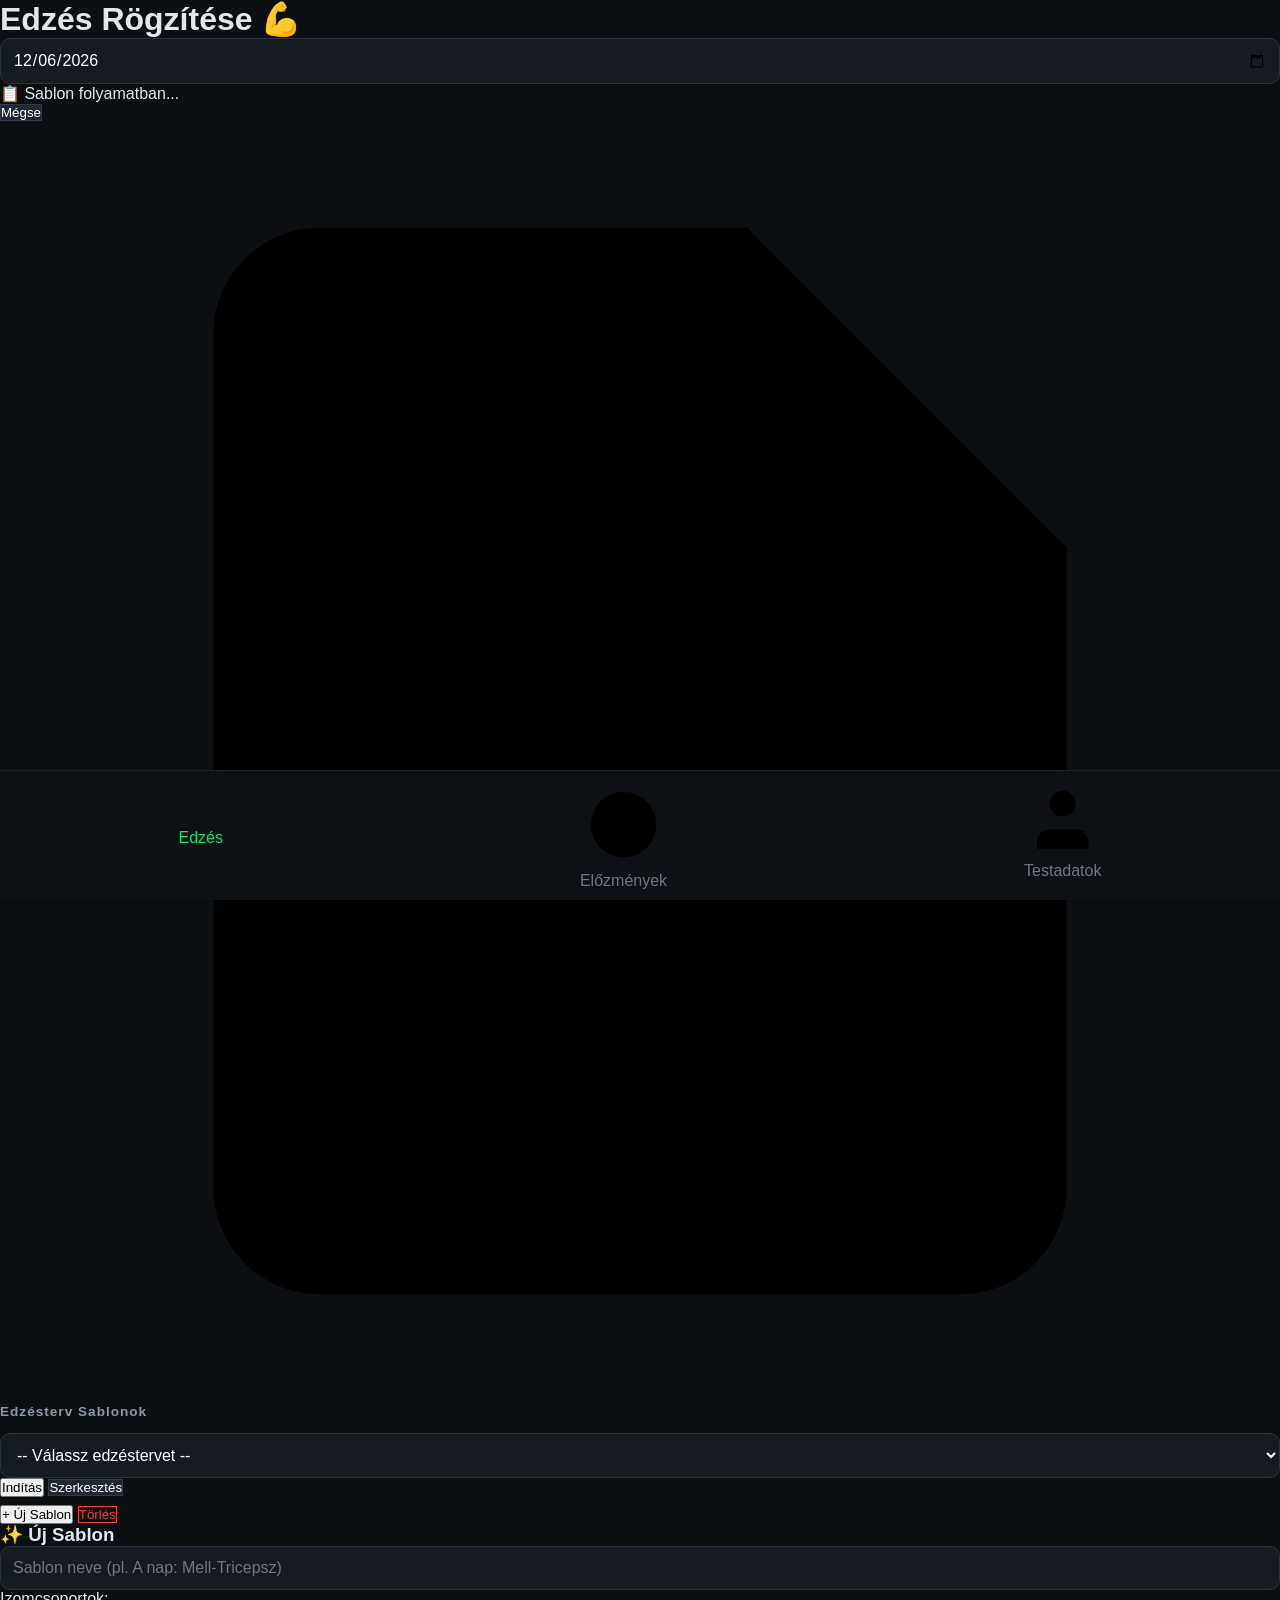
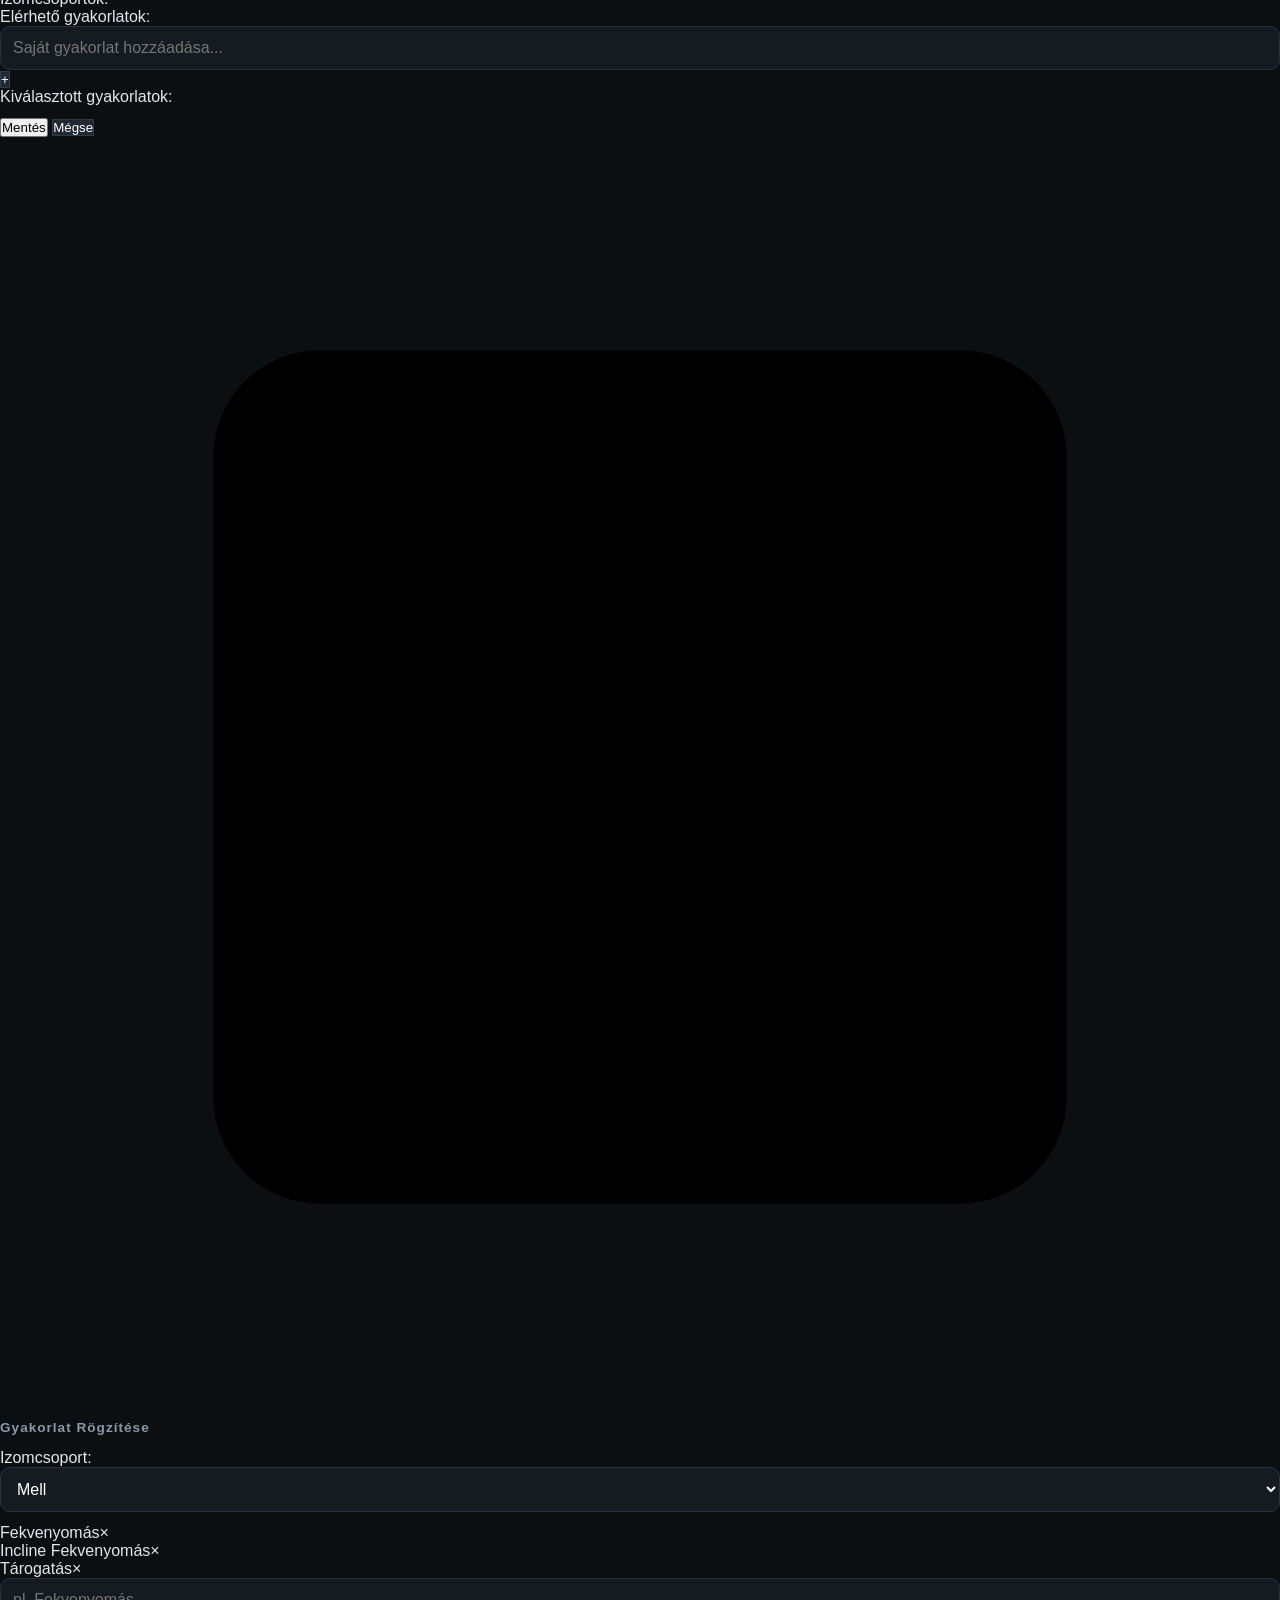
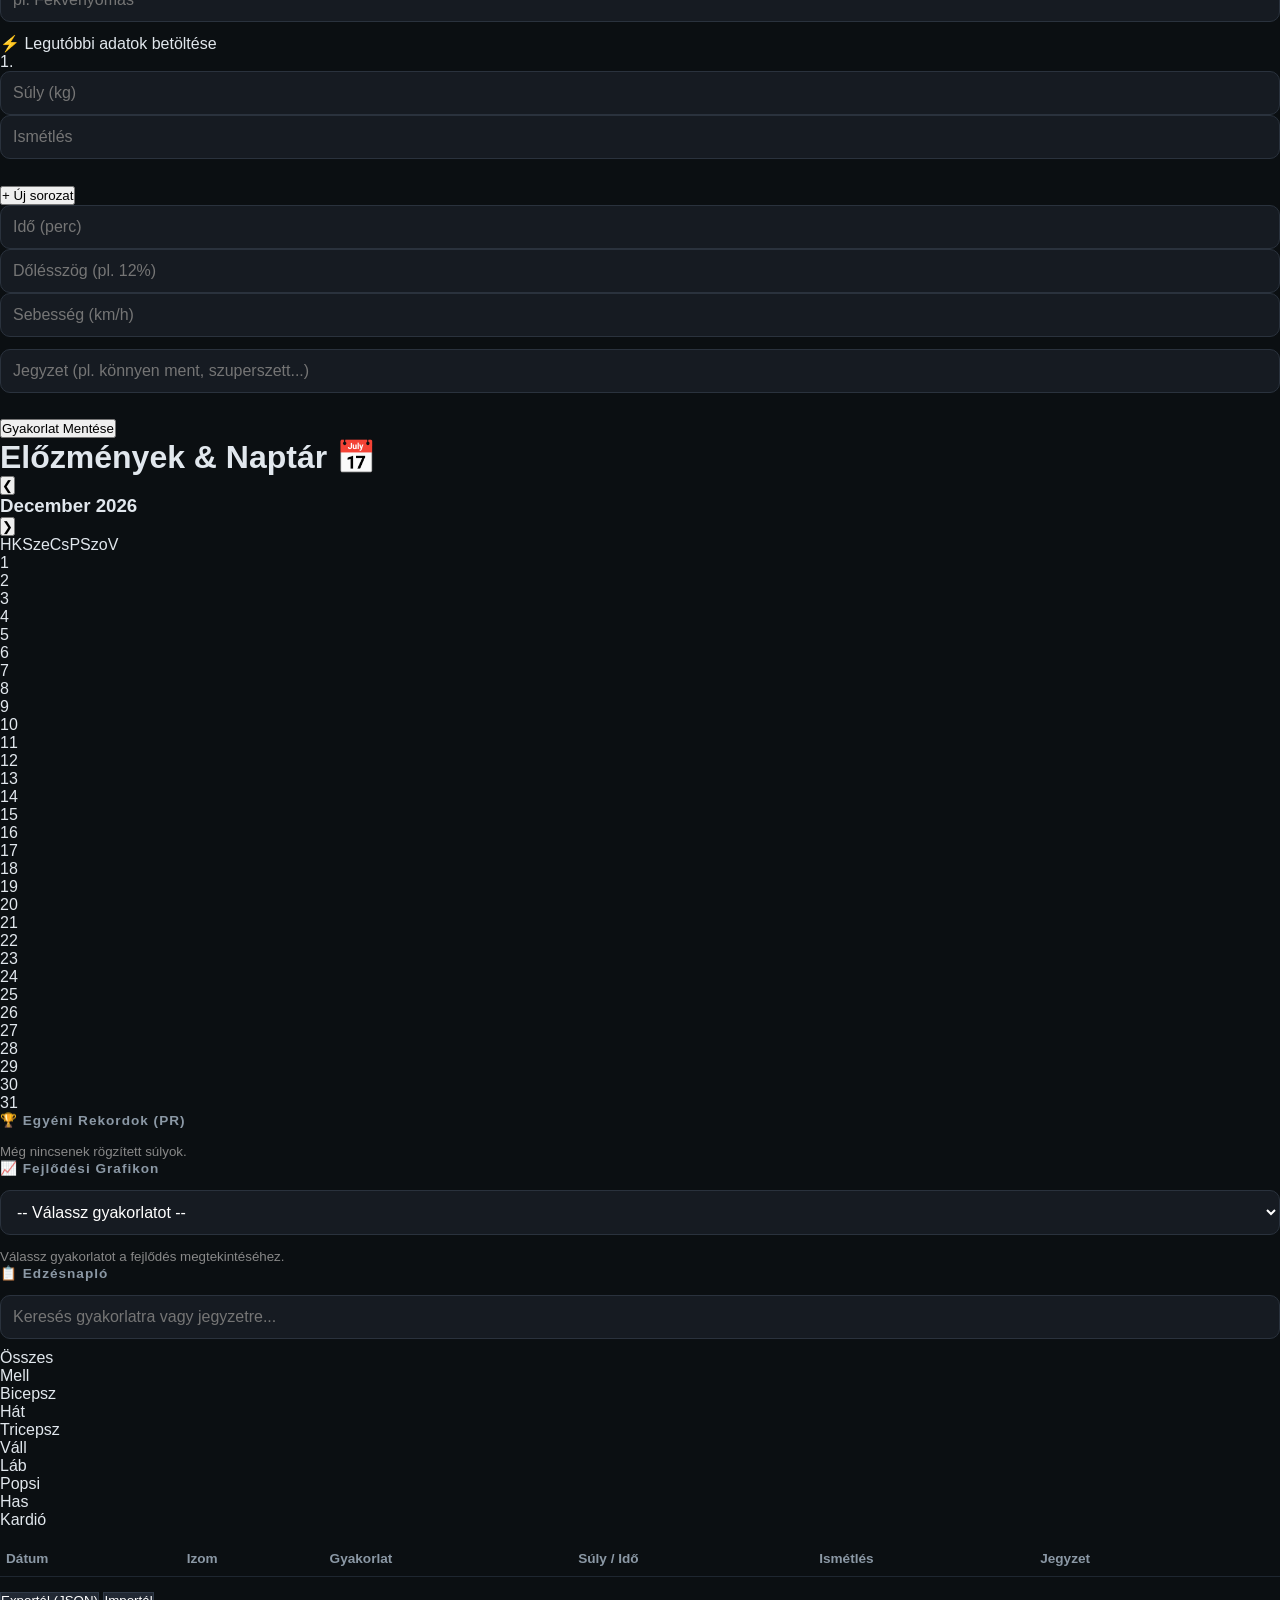
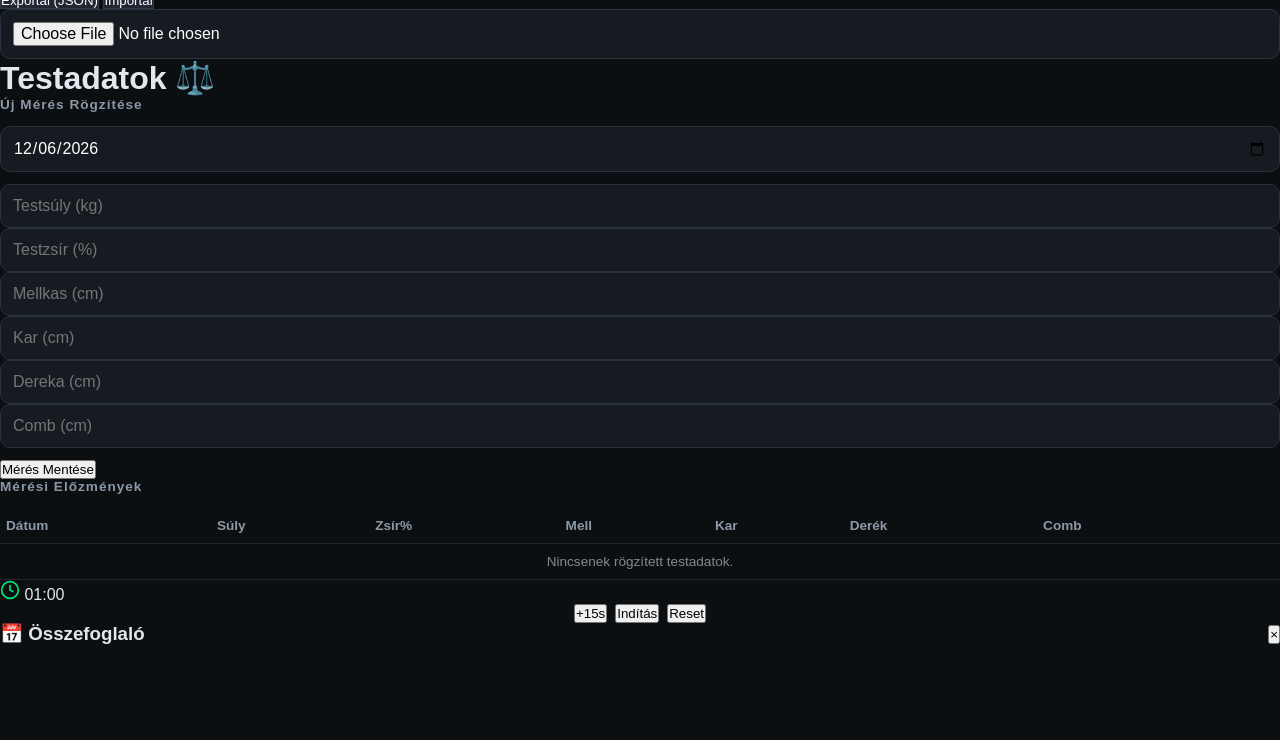
==== commit dcf67b89: "Update index.html" ====
--- a/index.html
+++ b/index.html
@@ -3,114 +3,239 @@
 <head>
     <meta charset="UTF-8">
     <meta name="viewport" content="width=device-width, initial-scale=1.0">
-    <title>Edzés Rögzítés</title>
+    <title>Edzésnapló</title>
     <link rel="stylesheet" href="style.css">
+    <link rel="manifest" href="manifest.json">
 </head>
 <body>
 
-    <!-- FEJLÉC -->
-    <header class="app-header">
-        <div class="header-left">
-            <h1 id="page-title">EDZÉSTERV SABLONOK</h1>
-        </div>
-        <button id="open-timer-btn" class="timer-icon-btn" title="Időzítő / Stopper">⏱️</button>
-    </header>
-
-    <!-- FŐ TARTALOM TERÜLET -->
-    <main class="content-container">
-
-        <!-- 1. EDZÉS TAB -->
-        <section id="tab-edzes" class="tab-content active">
-            <!-- Sablonok kártya -->
-            <div class="card">
-                <div class="card-title">📋 EDZÉSTERV SABLONOK</div>
+    <div class="app-container">
+
+        <!-- ==================== EDZÉS NÉZET ==================== -->
+        <div id="view-workout" class="app-view">
+            <div class="header">
+                <h1>Edzés Rögzítése 💪</h1>
+                <input type="date" id="workout-date" class="date-badge-input">
+            </div>
+
+            <!-- AKTÍV SABLON BANNER -->
+            <div id="active-template-banner" class="glass-card active-banner hidden">
+                <div id="active-template-info">📋 Sablon folyamatban...</div>
+                <button type="button" id="cancel-template-btn" class="btn-secondary small">Mégse</button>
+            </div>
+
+            <!-- EDZÉSTERV SABLONOK -->
+            <div class="glass-card">
+                <div class="card-title">
+                    <svg viewBox="0 0 24 24"><path d="M14 2H6a2 2 0 0 0-2 2v16a2 2 0 0 0 2 2h12a2 2 0 0 0 2-2V8z"/><polyline points="14 2 14 8 20 8"/></svg>
+                    Edzésterv Sablonok
+                </div>
+                <div class="template-controls">
+                    <select id="template-select" class="form-control">
+                        <option value="">-- Válassz edzéstervet --</option>
+                    </select>
+                    <div class="btn-group">
+                        <button type="button" id="start-template-btn" class="btn-action">Indítás</button>
+                        <button type="button" id="edit-template-btn" class="btn-secondary">Szerkesztés</button>
+                    </div>
+                </div>
+                <div class="btn-group" style="margin-top: 8px;">
+                    <button type="button" id="toggle-new-template-btn" class="btn-outline">+ Új Sablon</button>
+                    <button type="button" id="delete-template-btn" class="btn-danger-outline">Törlés</button>
+                </div>
+
+                <!-- SABLON ÉPÍTŐ DOBOZ -->
+                <div id="create-template-box" class="template-builder hidden">
+                    <h3 id="template-form-title">✨ Új Sablon</h3>
+                    <input type="text" id="new-template-name" class="form-control" placeholder="Sablon neve (pl. A nap: Mell-Tricepsz)">
+                    
+                    <label class="input-label">Izomcsoportok:</label>
+                    <div id="template-muscle-chips" class="chip-container"></div>
+                    
+                    <label class="input-label">Elérhető gyakorlatok:</label>
+                    <div id="template-available-exercises" class="chip-container"></div>
+
+                    <div class="custom-ex-input-group">
+                        <input type="text" id="custom-template-ex-input" class="form-control" placeholder="Saját gyakorlat hozzáadása...">
+                        <button type="button" id="add-custom-template-ex-btn" class="btn-secondary">+</button>
+                    </div>
+
+                    <label class="input-label">Kiválasztott gyakorlatok:</label>
+                    <div id="template-selected-exercises" class="selected-ex-list"></div>
+
+                    <div class="btn-group" style="margin-top: 12px;">
+                        <button type="button" id="save-new-template-btn" class="btn-main">Mentés</button>
+                        <button type="button" id="cancel-new-template-btn" class="btn-secondary">Mégse</button>
+                    </div>
+                </div>
+            </div>
+
+            <!-- GYAKORLAT RÖGZÍTŐ FORM -->
+            <form id="workout-form" class="glass-card">
+                <div class="card-title">
+                    <svg viewBox="0 0 24 24"><path d="M18 4H6a2 2 0 0 0-2 2v12a2 2 0 0 0 2 2h12a2 2 0 0 0 2-2V6a2 2 0 0 0-2-2z"/><path d="M12 8v8M8 12h8"/></svg>
+                    Gyakorlat Rögzítése
+                </div>
+
                 <div class="form-group">
-                    <select id="workout-template-select">
-                        <option value="">-- Válassz edzéstervet --</option>
-                        <option value="mell-tricepsz">Mell - Tricepsz</option>
-                        <option value="hat-bicepsz">Hát - Bicepsz</option>
-                        <option value="lab-vall">Láb - Váll</option>
+                    <label class="input-label">Izomcsoport:</label>
+                    <select id="muscle-group" class="form-control">
+                        <option value="Mell">Mell</option>
+                        <option value="Bicepsz">Bicepsz</option>
+                        <option value="Hát">Hát</option>
+                        <option value="Tricepsz">Tricepsz</option>
+                        <option value="Váll">Váll</option>
+                        <option value="Láb">Láb</option>
+                        <option value="Popsi">Popsi</option>
+                        <option value="Has">Has</option>
+                        <option value="Kardió">Kardió</option>
                     </select>
                 </div>
-                <div class="btn-group-2">
-                    <button class="btn btn-primary">Indítás</button>
-                    <button class="btn btn-secondary">Szerkesztés</button>
-                </div>
-                <div class="btn-group-2 margin-top">
-                    <button class="btn btn-outline-dashed">+ Új Sablon</button>
-                    <button class="btn btn-danger-outline">Törlés</button>
-                </div>
-            </div>
-
-            <!-- Gyakorlat rögzítése kártya -->
-            <div class="card">
-                <div class="card-title">➕ GYAKORLAT RÖGZÍTÉSE</div>
+
+                <div id="quick-exercises" class="chip-container"></div>
+
                 <div class="form-group">
-                    <label>Izomcsoport:</label>
-                    <select id="muscle-group">
-                        <option value="mell">Mell</option>
-                        <option value="hat">Hát</option>
-                        <option value="lab">Láb</option>
-                        <option value="vall">Váll</option>
-                        <option value="kar">Kar</option>
-                    </select>
-                </div>
-
-                <div class="tags-container">
-                    <span class="tag">Fekvenyomás &times;</span>
-                    <span class="tag">Incline Fekvenyomás &times;</span>
-                    <span class="tag">Tárogatás &times;</span>
-                </div>
-
+                    <input type="text" id="exercise" class="form-control" placeholder="pl. Fekvenyomás" required autocomplete="off">
+                </div>
+
+                <!-- ⚡ LEGETÓBBI SÚLY BETÖLTÉSE GOMB & HINT -->
+                <div id="quick-fill-btn" class="quick-fill-btn hidden">
+                    <span>⚡ Legutóbbi adatok betöltése</span>
+                </div>
+                <div id="history-hint" class="history-hint-text"></div>
+
+                <!-- SÚLYZÓS MEZŐK -->
+                <div id="resistance-fields">
+                    <div id="sets-container"></div>
+                    <button type="button" id="add-set-btn" class="btn-outline" style="margin-top: 8px;">+ Új sorozat</button>
+                </div>
+
+                <!-- KARDIÓ MEZŐK -->
+                <div id="cardio-fields" class="hidden">
+                    <div class="form-row">
+                        <input type="number" id="cardio-time" class="form-control" placeholder="Idő (perc)">
+                        <input type="text" id="cardio-incline" class="form-control" placeholder="Dőlésszög (pl. 12%)">
+                        <input type="number" id="cardio-speed" class="form-control" step="0.1" placeholder="Sebesség (km/h)">
+                    </div>
+                </div>
+
+                <div class="form-group" style="margin-top: 12px;">
+                    <input type="text" id="note" class="form-control" placeholder="Jegyzet (pl. könnyen ment, szuperszett...)">
+                </div>
+
+                <button type="submit" class="btn-main" style="margin-top: 14px;">Gyakorlat Mentése</button>
+            </form>
+        </div>
+
+
+        <!-- ==================== ELŐZMÉNYEK NÉZET ==================== -->
+        <div id="view-history" class="app-view hidden">
+            <div class="header">
+                <h1>Előzmények & Naptár 📅</h1>
+            </div>
+
+            <!-- NAPTÁR -->
+            <div class="glass-card">
+                <div class="calendar-header">
+                    <button type="button" class="btn-icon" onclick="changeMonth(-1)">❮</button>
+                    <h3 id="calendar-month-title">2026 Március</h3>
+                    <button type="button" class="btn-icon" onclick="changeMonth(1)">❯</button>
+                </div>
+                <div class="calendar-weekdays">
+                    <span>H</span><span>K</span><span>Sze</span><span>Cs</span><span>P</span><span>Szo</span><span>V</span>
+                </div>
+                <div id="calendar-days" class="calendar-grid"></div>
+            </div>
+
+            <!-- PR ÖSSZESÍTŐ -->
+            <div class="glass-card">
+                <div class="card-title">🏆 Egyéni Rekordok (PR)</div>
+                <div id="pr-summary-container" class="pr-grid"></div>
+            </div>
+
+            <!-- FEJLŐDÉSI GRAFIKON -->
+            <div class="glass-card">
+                <div class="card-title">📈 Fejlődési Grafikon</div>
+                <select id="chart-exercise-select" class="form-control" onchange="renderChart()" style="margin-bottom: 12px;">
+                    <option value="">-- Válassz gyakorlatot --</option>
+                </select>
+                <div id="chart-container" class="chart-box"></div>
+            </div>
+
+            <!-- ELŐZMÉNYEK TÁBLÁZAT ÉS SZŰRŐ -->
+            <div class="glass-card">
+                <div class="card-title">📋 Edzésnapló</div>
+                <input type="text" id="search-filter" class="form-control" placeholder="Keresés gyakorlatra vagy jegyzetre..." style="margin-bottom: 10px;">
+                
+                <div id="history-filter-chips" class="chip-container" style="margin-bottom: 12px;">
+                    <div class="chip active" onclick="filterHistoryByMuscle('Összes', this)">Összes</div>
+                    <div class="chip" onclick="filterHistoryByMuscle('Mell', this)">Mell</div>
+                    <div class="chip" onclick="filterHistoryByMuscle('Bicepsz', this)">Bicepsz</div>
+                    <div class="chip" onclick="filterHistoryByMuscle('Hát', this)">Hát</div>
+                    <div class="chip" onclick="filterHistoryByMuscle('Tricepsz', this)">Tricepsz</div>
+                    <div class="chip" onclick="filterHistoryByMuscle('Váll', this)">Váll</div>
+                    <div class="chip" onclick="filterHistoryByMuscle('Láb', this)">Láb</div>
+                    <div class="chip" onclick="filterHistoryByMuscle('Popsi', this)">Popsi</div>
+                    <div class="chip" onclick="filterHistoryByMuscle('Has', this)">Has</div>
+                    <div class="chip" onclick="filterHistoryByMuscle('Kardió', this)">Kardió</div>
+                </div>
+
+                <div class="table-responsive">
+                    <table class="data-table">
+                        <thead>
+                            <tr>
+                                <th>Dátum</th>
+                                <th>Izom</th>
+                                <th>Gyakorlat</th>
+                                <th>Súly / Idő</th>
+                                <th>Ismétlés</th>
+                                <th>Jegyzet</th>
+                                <th></th>
+                            </tr>
+                        </thead>
+                        <tbody id="workout-list"></tbody>
+                    </table>
+                </div>
+
+                <div class="btn-group" style="margin-top: 14px;">
+                    <button type="button" id="export-btn" class="btn-secondary">Exportál (JSON)</button>
+                    <button type="button" id="import-btn" class="btn-secondary">Importál</button>
+                    <input type="file" id="import-file" accept=".json" class="hidden">
+                </div>
+            </div>
+        </div>
+
+
+        <!-- ==================== TESTADATOK NÉZET ==================== -->
+        <div id="view-body" class="app-view hidden">
+            <div class="header">
+                <h1>Testadatok ⚖️</h1>
+            </div>
+
+            <form id="body-form" class="glass-card">
+                <div class="card-title">Új Mérés Rögzítése</div>
                 <div class="form-group">
-                    <input type="text" placeholder="pl. Fekvenyomás" id="exercise-name">
-                </div>
-
-                <div class="input-row">
-                    <input type="number" placeholder="1. Súly (kg)" id="set-weight">
-                    <input type="number" placeholder="Ismétlés" id="set-reps">
-                </div>
-
-                <button class="btn btn-outline-dashed width-100 margin-v">+ Új sorozat</button>
-
-                <div class="form-group">
-                    <input type="text" placeholder="Jegyzet (pl. könnyen ment, szuperszett...)" id="set-note">
-                </div>
-
-                <button class="btn btn-primary width-100">Gyakorlat Mentése</button>
-            </div>
-        </section>
-
-        <!-- 2. ELŐZMÉNYEK TAB -->
-        <section id="tab-elozmenyek" class="tab-content">
-            <div class="card">
-                <div class="card-title">📜 EDZÉSMÚLT</div>
-                <p class="empty-text">Még nincs rögzített edzés előzmény.</p>
-            </div>
-        </section>
-
-        <!-- 3. TESTADATOK TAB -->
-        <section id="tab-testadatok" class="tab-content">
-            <div class="card">
-                <div class="card-title">⚖️ ÚJ MÉRÉS RÖGZÍTÉSE</div>
-                <div class="form-group">
-                    <input type="date" id="body-date">
-                </div>
-                <div class="grid-2">
-                    <input type="number" placeholder="Testsúly (kg)" id="body-weight">
-                    <input type="number" placeholder="Testzsír (%)" id="body-fat">
-                    <input type="number" placeholder="Mellkas (cm)" id="body-chest">
-                    <input type="number" placeholder="Kar (cm)" id="body-arm">
-                    <input type="number" placeholder="Dereka (cm)" id="body-waist">
-                    <input type="number" placeholder="Comb (cm)" id="body-thigh">
-                </div>
-                <button class="btn btn-primary width-100 margin-top">Mérés Mentése</button>
-            </div>
-
-            <div class="card">
-                <div class="card-title">📊 MÉRÉSI ELŐZMÉNYEK</div>
-                <div class="table-wrapper">
-                    <table>
+                    <input type="date" id="body-date" class="form-control" required>
+                </div>
+                <div class="form-row">
+                    <input type="number" id="body-weight" class="form-control" step="0.1" placeholder="Testsúly (kg)">
+                    <input type="number" id="body-fat" class="form-control" step="0.1" placeholder="Testzsír (%)">
+                </div>
+                <div class="form-row">
+                    <input type="number" id="body-chest" class="form-control" step="0.5" placeholder="Mellkas (cm)">
+                    <input type="number" id="body-arm" class="form-control" step="0.5" placeholder="Kar (cm)">
+                </div>
+                <div class="form-row">
+                    <input type="number" id="body-waist" class="form-control" step="0.5" placeholder="Dereka (cm)">
+                    <input type="number" id="body-thigh" class="form-control" step="0.5" placeholder="Comb (cm)">
+                </div>
+                <button type="submit" class="btn-main" style="margin-top: 12px;">Mérés Mentése</button>
+            </form>
+
+            <div class="glass-card">
+                <div class="card-title">Mérési Előzmények</div>
+                <div class="table-responsive">
+                    <table class="data-table">
                         <thead>
                             <tr>
                                 <th>Dátum</th>
@@ -120,79 +245,54 @@
                                 <th>Kar</th>
                                 <th>Derék</th>
                                 <th>Comb</th>
+                                <th></th>
                             </tr>
                         </thead>
-                        <tbody>
-                            <tr>
-                                <td>2026-09-20</td>
-                                <td>74 kg</td>
-                                <td>-%</td>
-                                <td>- cm</td>
-                                <td>- cm</td>
-                                <td>85 cm</td>
-                                <td>- cm</td>
-                            </tr>
-                        </tbody>
+                        <tbody id="body-list"></tbody>
                     </table>
                 </div>
             </div>
-        </section>
-
-    </main>
-
-    <!-- ALSÓ MENÜSÁV -->
-    <nav class="bottom-nav">
-        <button class="nav-item active" data-tab="tab-edzes">
-            <span class="nav-icon">☰</span>
-            <span class="nav-label">Edzés</span>
-        </button>
-        <button class="nav-item" data-tab="tab-elozmenyek">
-            <span class="nav-icon">🕒</span>
-            <span class="nav-label">Előzmények</span>
-        </button>
-        <button class="nav-item" data-tab="tab-testadatok">
-            <span class="nav-icon">👤</span>
-            <span class="nav-label">Testadatok</span>
-        </button>
-    </nav>
-
-    <!-- TIMER / STOPWATCH POPUP (MODAL) -->
-    <div id="timer-modal-overlay" class="modal-overlay">
-        <div class="timer-modal">
+        </div>
+
+    </div>
+
+    <!-- ==================== LEBEGŐ PIHENŐIDŐZÍTŐ BAR ==================== -->
+    <div id="floating-timer" class="floating-timer">
+        <div class="timer-info">
+            <svg width="20" height="20" viewBox="0 0 24 24" fill="none" stroke="#00e676" stroke-width="2"><circle cx="12" cy="12" r="10"/><polyline points="12 6 12 12 16 14"/></svg>
+            <span id="floating-timer-display" class="timer-time">01:00</span>
+        </div>
+        <div class="timer-controls">
+            <button type="button" class="timer-btn" onclick="add15SecondsFloating()">+15s</button>
+            <button type="button" id="floating-timer-start-btn" class="timer-btn primary" onclick="toggleCountdown()">Indítás</button>
+            <button type="button" class="timer-btn danger" onclick="resetCountdown()">Reset</button>
+        </div>
+    </div>
+
+    <!-- ==================== BOTTOM NAVIGÁCIÓ ==================== -->
+    <div class="bottom-nav">
+        <a class="nav-item active" onclick="switchTab('workout')">
+            <svg viewBox="0 0 24 24"><path d="M6.5 6.5h11M6.5 17.5h11M4 10h16M4 14h16"/></svg>
+            Edzés
+        </a>
+        <a class="nav-item" onclick="switchTab('history')">
+            <svg viewBox="0 0 24 24"><path d="M12 8v4l3 3"/><circle cx="12" cy="12" r="9"/></svg>
+            Előzmények
+        </a>
+        <a class="nav-item" onclick="switchTab('body')">
+            <svg viewBox="0 0 24 24"><path d="M20 21v-2a4 4 0 0 0-4-4H8a4 4 0 0 0-4 4v2"/><circle cx="12" cy="7" r="4"/></svg>
+            Testadatok
+        </a>
+    </div>
+
+    <!-- ==================== NAPTÁR DAY MODÁL ==================== -->
+    <div id="day-modal" class="modal hidden">
+        <div class="modal-content glass-card">
             <div class="modal-header">
-                <h3>Mérő / Időzítő</h3>
-                <button id="close-timer-btn" class="close-btn">&times;</button>
-            </div>
-
-            <div class="timer-tabs">
-                <button id="tab-countdown-btn" class="timer-tab-btn active">Időzítő</button>
-                <button id="tab-stopwatch-btn" class="timer-tab-btn">Stopper</button>
-            </div>
-
-            <!-- IDŐZÍTŐ NÉZET -->
-            <div id="countdown-view">
-                <div class="timer-input-group">
-                    <input type="number" id="timer-min" min="0" max="999" value="1">
-                    <span>p</span>
-                    <input type="number" id="timer-sec" min="0" max="59" value="00">
-                    <span>mp</span>
-                </div>
-                <div id="countdown-display" class="timer-display">01:00</div>
-                <div class="timer-controls">
-                    <button id="cd-start-btn" class="btn btn-primary">Indítás</button>
-                    <button id="cd-add-15" class="btn btn-secondary">+15s</button>
-                    <button id="cd-reset-btn" class="btn btn-danger">Reset</button>
-                </div>
-            </div>
-
-            <!-- STOPPER NÉZET -->
-            <div id="stopwatch-view" style="display: none;">
-                <div id="stopwatch-display" class="timer-display">00:00.0</div>
-                <div class="timer-controls">
-                    <button id="sw-start-btn" class="btn btn-primary">Indítás</button>
-                    <button id="sw-reset-btn" class="btn btn-danger">Reset</button>
-                </div>
-            </div>
+                <h3 id="modal-date-title">📅 Összefoglaló</h3>
+                <button type="button" class="close-modal-btn" onclick="closeDayModal()">×</button>
+            </div>
+            <div id="modal-body-content" class="modal-body"></div>
         </div>
     </div>
 
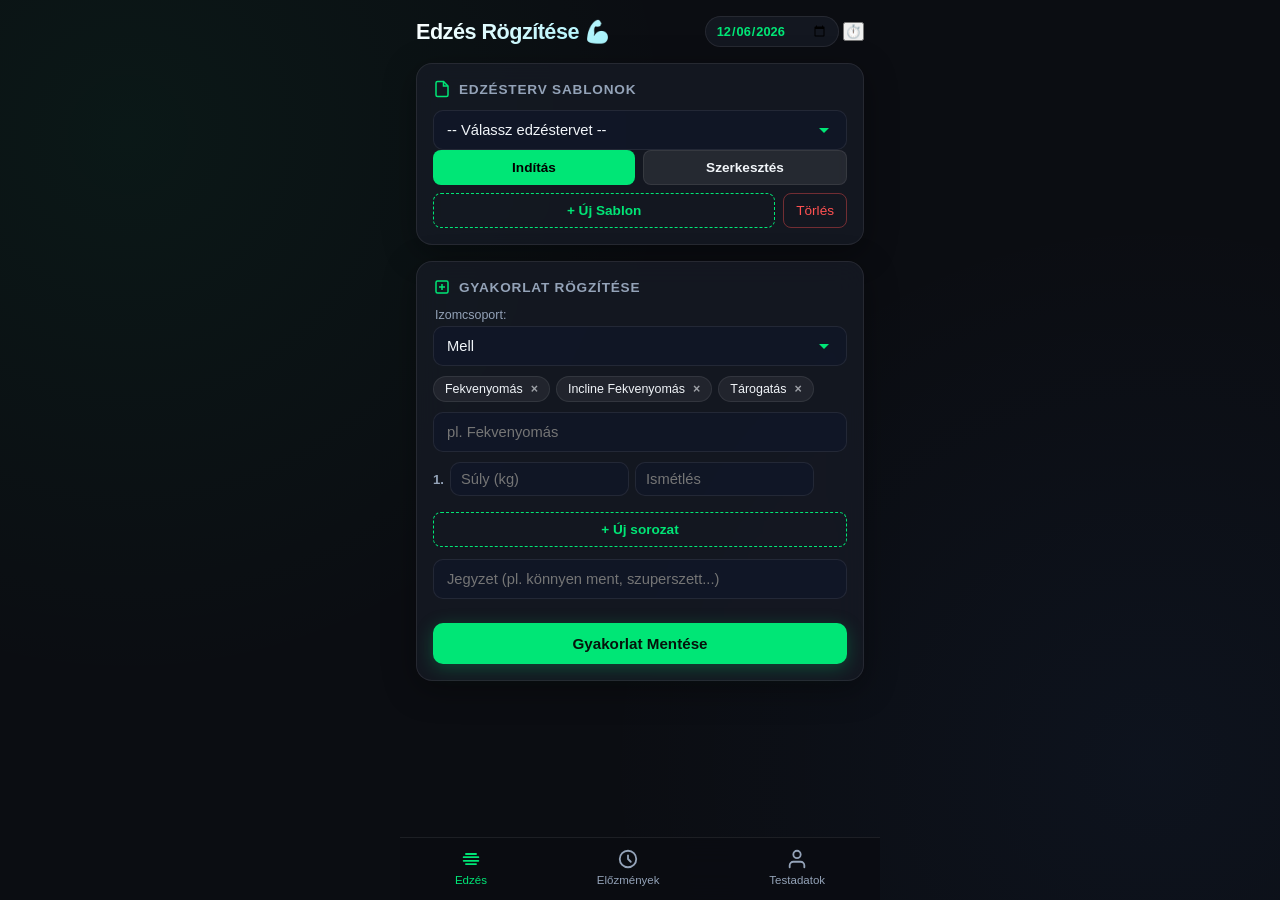
==== commit d4fa2e21: "Update index.html" ====
--- a/index.html
+++ b/index.html
@@ -15,7 +15,10 @@
         <div id="view-workout" class="app-view">
             <div class="header">
                 <h1>Edzés Rögzítése 💪</h1>
-                <input type="date" id="workout-date" class="date-badge-input">
+                <div class="header-right">
+                    <input type="date" id="workout-date" class="date-badge-input">
+                    <button type="button" class="timer-icon-btn" onclick="openTimerModal()" title="Időzítő / Stopper">⏱️</button>
+                </div>
             </div>
 
             <!-- AKTÍV SABLON BANNER -->
@@ -98,7 +101,7 @@
                     <input type="text" id="exercise" class="form-control" placeholder="pl. Fekvenyomás" required autocomplete="off">
                 </div>
 
-                <!-- ⚡ LEGETÓBBI SÚLY BETÖLTÉSE GOMB & HINT -->
+                <!-- ⚡ LEGUTÓBBI SÚLY BETÖLTÉSE GOMB & HINT -->
                 <div id="quick-fill-btn" class="quick-fill-btn hidden">
                     <span>⚡ Legutóbbi adatok betöltése</span>
                 </div>
@@ -132,6 +135,7 @@
         <div id="view-history" class="app-view hidden">
             <div class="header">
                 <h1>Előzmények & Naptár 📅</h1>
+                <button type="button" class="timer-icon-btn" onclick="openTimerModal()" title="Időzítő / Stopper">⏱️</button>
             </div>
 
             <!-- NAPTÁR -->
@@ -210,12 +214,13 @@
         <div id="view-body" class="app-view hidden">
             <div class="header">
                 <h1>Testadatok ⚖️</h1>
+                <button type="button" class="timer-icon-btn" onclick="openTimerModal()" title="Időzítő / Stopper">⏱️</button>
             </div>
 
             <form id="body-form" class="glass-card">
                 <div class="card-title">Új Mérés Rögzítése</div>
-                <div class="form-group">
-                    <input type="date" id="body-date" class="form-control" required>
+                <div class="form-row">
+                    <input type="date" id="body-date" class="form-control body-date-input" required>
                 </div>
                 <div class="form-row">
                     <input type="number" id="body-weight" class="form-control" step="0.1" placeholder="Testsúly (kg)">
@@ -256,16 +261,61 @@
 
     </div>
 
-    <!-- ==================== LEBEGŐ PIHENŐIDŐZÍTŐ BAR ==================== -->
-    <div id="floating-timer" class="floating-timer">
-        <div class="timer-info">
-            <svg width="20" height="20" viewBox="0 0 24 24" fill="none" stroke="#00e676" stroke-width="2"><circle cx="12" cy="12" r="10"/><polyline points="12 6 12 12 16 14"/></svg>
-            <span id="floating-timer-display" class="timer-time">01:00</span>
-        </div>
-        <div class="timer-controls">
-            <button type="button" class="timer-btn" onclick="add15SecondsFloating()">+15s</button>
-            <button type="button" id="floating-timer-start-btn" class="timer-btn primary" onclick="toggleCountdown()">Indítás</button>
-            <button type="button" class="timer-btn danger" onclick="resetCountdown()">Reset</button>
+    <!-- ==================== IDŐZÍTŐ & STOPPER MODÁL ==================== -->
+    <div id="timer-modal" class="modal hidden">
+        <div class="modal-content glass-card">
+            <div class="modal-header">
+                <h3>⏱️ Időzítő & Stopper</h3>
+                <button type="button" class="close-modal-btn" onclick="closeTimerModal()">×</button>
+            </div>
+
+            <!-- TAB VÁLTÓ -->
+            <div class="timer-tab-container">
+                <button type="button" id="tab-timer-btn" class="timer-tab-btn active" onclick="switchTimerTab('timer')">Időzítő</button>
+                <button type="button" id="tab-stopwatch-btn" class="timer-tab-btn" onclick="switchTimerTab('stopwatch')">Stopper</button>
+            </div>
+
+            <!-- IDŐZÍTŐ PANEL -->
+            <div id="panel-timer" class="timer-panel">
+                <div class="timer-display-big" id="timer-modal-display">01:00</div>
+
+                <div class="timer-input-group">
+                    <div class="timer-input-box">
+                        <input type="number" id="timer-min-input" class="form-control timer-num-input" min="0" max="999" value="1">
+                        <label>perc</label>
+                    </div>
+                    <span class="timer-colon">:</span>
+                    <div class="timer-input-box">
+                        <input type="number" id="timer-sec-input" class="form-control timer-num-input" min="0" max="59" value="0">
+                        <label>mp</label>
+                    </div>
+                    <button type="button" class="btn-secondary" onclick="applyCustomTimer()" style="align-self: flex-start; margin-top: 2px;">Beállít</button>
+                </div>
+
+                <div class="chip-container" style="justify-content: center; margin: 12px 0;">
+                    <div class="chip" onclick="setTimerPreset(15)">+15 mp</div>
+                    <div class="chip" onclick="setTimerPreset(30)">30 mp</div>
+                    <div class="chip" onclick="setTimerPreset(60)">1 perc</div>
+                    <div class="chip" onclick="setTimerPreset(90)">1.5 perc</div>
+                    <div class="chip" onclick="setTimerPreset(120)">2 perc</div>
+                    <div class="chip" onclick="setTimerPreset(180)">3 perc</div>
+                </div>
+
+                <div class="btn-group" style="margin-top: 16px;">
+                    <button type="button" id="timer-start-btn" class="btn-main" onclick="toggleCountdown()">Indítás</button>
+                    <button type="button" class="btn-danger-outline" onclick="resetCountdown()">Reset</button>
+                </div>
+            </div>
+
+            <!-- STOPPER PANEL -->
+            <div id="panel-stopwatch" class="timer-panel hidden">
+                <div class="timer-display-big" id="stopwatch-modal-display">00:00.0</div>
+
+                <div class="btn-group" style="margin-top: 20px;">
+                    <button type="button" id="stopwatch-start-btn" class="btn-main" onclick="toggleStopwatch()">Indítás</button>
+                    <button type="button" class="btn-danger-outline" onclick="resetStopwatch()">Reset</button>
+                </div>
+            </div>
         </div>
     </div>
 
--- a/style.css
+++ b/style.css
@@ -1,3 +1,15 @@
+:root {
+    --bg-color: #0b0d12;
+    --card-bg: rgba(23, 27, 38, 0.75);
+    --card-border: rgba(255, 255, 255, 0.08);
+    --accent-green: #00e676;
+    --accent-green-glow: rgba(0, 230, 118, 0.25);
+    --text-main: #f1f5f9;
+    --text-muted: #94a3b8;
+    --input-bg: rgba(15, 23, 42, 0.6);
+    --danger: #ff5252;
+}
+
 * {
     box-sizing: border-box;
     margin: 0;
@@ -6,339 +18,558 @@
 }
 
 body {
-    background-color: #0b0f12;
-    color: #e1e7ed;
-    display: flex;
-    flex-direction: column;
+    background-color: var(--bg-color);
+    color: var(--text-main);
+    display: flex;
+    justify-content: center;
     min-height: 100vh;
-    padding-bottom: 80px;
-}
-
-/* GENERAL FORM & INPUT FIXES (MEGAKADÁLYOZZUK A TÚLLÓGÁST) */
-input, select, textarea {
-    box-sizing: border-box !important;
-    width: 100% !important;
-    max-width: 100% !important;
-    background-color: #161b22;
-    border: 1px solid #2a323d;
-    color: #ffffff;
-    padding: 12px;
-    border-radius: 10px;
-    font-size: 1rem;
+    background-image: 
+        radial-gradient(circle at 10% 15%, rgba(0, 230, 118, 0.05) 0%, transparent 40%),
+        radial-gradient(circle at 90% 85%, rgba(59, 130, 246, 0.05) 0%, transparent 40%);
+    background-attachment: fixed;
+}
+
+.app-container {
+    width: 100%;
+    max-width: 480px;
+    min-height: 100vh;
+    padding: 16px 16px 130px 16px;
+    position: relative;
+}
+
+.hidden {
+    display: none !important;
+}
+
+/* FEJLÉC */
+.header {
+    display: flex;
+    justify-content: space-between;
+    align-items: center;
+    margin-bottom: 16px;
+}
+
+.header h1 {
+    font-size: 1.35rem;
+    font-weight: 700;
+    letter-spacing: -0.5px;
+    background: linear-gradient(135deg, #fff 0%, #a5f3fc 100%);
+    -webkit-background-clip: text;
+    -webkit-text-fill-color: transparent;
+}
+
+.date-badge-input {
+    background: var(--card-bg);
+    border: 1px solid var(--card-border);
+    color: var(--accent-green);
+    padding: 6px 10px;
+    border-radius: 20px;
+    font-size: 0.8rem;
+    font-weight: 600;
     outline: none;
-}
-
-/* iOS DÁTUM MEZŐ PONTOS JAVÍTÁSA */
-input[type="date"] {
-    -webkit-appearance: none;
-    appearance: none;
-    display: block;
-    width: 100% !important;
-    max-width: 100% !important;
-    box-sizing: border-box !important;
-}
-
-input:focus, select:focus {
-    border-color: #00e676;
-}
-
-/* FEJLÉC */
-.app-header {
-    background-color: #12161a;
-    padding: 16px 20px;
-    display: flex;
-    justify-content: space-between;
-    align-items: center;
-    border-bottom: 1px solid #1e252e;
-    position: sticky;
-    top: 0;
-    z-index: 100;
-}
-
-.header-left h1 {
-    font-size: 0.95rem;
-    letter-spacing: 1px;
-    color: #8b98a5;
-    text-transform: uppercase;
-}
-
-.timer-icon-btn {
-    background: #1c232b;
-    border: 1px solid #2d3745;
-    font-size: 1.3rem;
-    padding: 8px 12px;
-    border-radius: 12px;
-    cursor: pointer;
-    width: auto !important;
-}
-
-/* TARTALOM ÉS KÁRTYÁK */
-.content-container {
-    padding: 16px;
-    flex: 1;
-}
-
-.tab-content {
-    display: none;
-}
-
-.tab-content.active {
-    display: block;
-}
-
-.card {
-    background-color: #12161c;
-    border: 1px solid #1e2630;
+    backdrop-filter: blur(10px);
+}
+
+/* GLASSMORPHISM KÁRTYÁK */
+.glass-card {
+    background: var(--card-bg);
+    border: 1px solid var(--card-border);
+    backdrop-filter: blur(14px);
+    -webkit-backdrop-filter: blur(14px);
     border-radius: 16px;
     padding: 16px;
     margin-bottom: 16px;
+    box-shadow: 0 8px 32px 0 rgba(0, 0, 0, 0.35);
 }
 
 .card-title {
     font-size: 0.85rem;
-    font-weight: bold;
-    letter-spacing: 1px;
-    color: #8b98a5;
-    margin-bottom: 14px;
-}
-
+    text-transform: uppercase;
+    letter-spacing: 0.8px;
+    color: var(--text-muted);
+    margin-bottom: 12px;
+    display: flex;
+    align-items: center;
+    gap: 8px;
+    font-weight: 600;
+}
+
+.card-title svg {
+    width: 18px;
+    height: 18px;
+    stroke: var(--accent-green);
+    fill: none;
+    stroke-width: 2;
+}
+
+/* FORM ELEMEK */
 .form-group {
-    margin-bottom: 12px;
-}
-
-.input-row {
-    display: flex;
-    gap: 10px;
     margin-bottom: 10px;
 }
 
-.grid-2 {
-    display: grid;
-    grid-template-columns: 1fr 1fr;
-    gap: 10px;
-}
-
-/* TAGS */
-.tags-container {
-    display: flex;
-    flex-wrap: wrap;
+.form-row {
+    display: flex;
     gap: 8px;
-    margin-bottom: 12px;
-}
-
-.tag {
-    background-color: #1a232e;
-    color: #c9d1d9;
-    padding: 6px 12px;
-    border-radius: 20px;
-    font-size: 0.85rem;
-    border: 1px solid #2c3847;
+    margin-bottom: 10px;
+}
+
+.input-label {
+    display: block;
+    font-size: 0.78rem;
+    color: var(--text-muted);
+    margin: 8px 0 4px 2px;
+}
+
+.form-control {
+    width: 100%;
+    background: var(--input-bg);
+    border: 1px solid var(--card-border);
+    color: var(--text-main);
+    padding: 11px 13px;
+    border-radius: 10px;
+    font-size: 0.92rem;
+    outline: none;
+    transition: border-color 0.2s, box-shadow 0.2s;
+}
+
+.form-control:focus {
+    border-color: var(--accent-green);
+    box-shadow: 0 0 8px var(--accent-green-glow);
+}
+
+select.form-control {
+    appearance: none;
+    background-image: url("data:image/svg+xml;utf8,<svg fill='%2300e676' height='24' viewBox='0 0 24 24' width='24' xmlns='http://www.w3.org/2000/svg'><path d='M7 10l5 5 5-5z'/></svg>");
+    background-repeat: no-repeat;
+    background-position: right 10px center;
 }
 
 /* GOMBOK */
-.btn {
+.btn-main {
+    width: 100%;
+    background: var(--accent-green);
+    color: #05130b;
+    font-weight: 700;
     padding: 12px;
+    border: none;
     border-radius: 10px;
     font-size: 0.95rem;
+    cursor: pointer;
+    box-shadow: 0 4px 18px var(--accent-green-glow);
+    transition: transform 0.15s ease;
+}
+
+.btn-main:active { transform: scale(0.97); }
+
+.btn-group {
+    display: flex;
+    gap: 8px;
+}
+
+.btn-secondary {
+    flex: 1;
+    background: rgba(255, 255, 255, 0.08);
+    border: 1px solid var(--card-border);
+    color: var(--text-main);
+    padding: 9px 12px;
+    border-radius: 8px;
+    font-size: 0.85rem;
+    font-weight: 600;
+    cursor: pointer;
+}
+
+.btn-action {
+    flex: 1;
+    background: var(--accent-green);
+    color: #000;
+    border: none;
+    padding: 9px 12px;
+    border-radius: 8px;
+    font-size: 0.85rem;
+    font-weight: 700;
+    cursor: pointer;
+}
+
+.btn-outline {
+    width: 100%;
+    background: transparent;
+    border: 1px dashed var(--accent-green);
+    color: var(--accent-green);
+    padding: 9px;
+    border-radius: 8px;
+    font-size: 0.85rem;
+    font-weight: 600;
+    cursor: pointer;
+}
+
+.btn-danger-outline {
+    background: transparent;
+    border: 1px solid rgba(255, 82, 82, 0.4);
+    color: var(--danger);
+    padding: 9px 12px;
+    border-radius: 8px;
+    font-size: 0.85rem;
+    cursor: pointer;
+}
+
+.btn-icon {
+    background: rgba(255,255,255,0.08);
+    border: none;
+    color: #fff;
+    width: 32px;
+    height: 32px;
+    border-radius: 50%;
+    cursor: pointer;
+}
+
+/* GYORS BETÖLTÉS GOMB */
+.quick-fill-btn {
+    background: rgba(0, 230, 118, 0.08);
+    border: 1px dashed var(--accent-green);
+    color: var(--accent-green);
+    padding: 9px 12px;
+    border-radius: 8px;
+    font-size: 0.82rem;
+    font-weight: 600;
+    text-align: center;
+    cursor: pointer;
+    margin-bottom: 8px;
+    transition: background 0.2s;
+}
+
+.quick-fill-btn:active { background: var(--accent-green-glow); }
+
+.history-hint-text {
+    font-size: 0.78rem;
+    color: var(--text-muted);
+    font-style: italic;
+    margin-bottom: 8px;
+}
+
+/* CHIPEK */
+.chip-container {
+    display: flex;
+    flex-wrap: wrap;
+    gap: 6px;
+    margin-bottom: 10px;
+}
+
+.chip {
+    background: rgba(255, 255, 255, 0.06);
+    border: 1px solid var(--card-border);
+    color: var(--text-main);
+    padding: 5px 11px;
+    border-radius: 16px;
+    font-size: 0.78rem;
+    cursor: pointer;
+    display: inline-flex;
+    align-items: center;
+    gap: 6px;
+}
+
+.chip.active {
+    background: var(--accent-green);
+    color: #000;
+    font-weight: 700;
+    border-color: var(--accent-green);
+}
+
+.delete-chip {
+    opacity: 0.6;
     font-weight: bold;
-    cursor: pointer;
-    border: none;
+    margin-left: 2px;
+}
+
+/* SOROZATOK SORA */
+.set-row {
+    display: flex;
+    align-items: center;
+    gap: 6px;
+    margin-bottom: 8px;
+}
+
+.set-number {
+    width: 24px;
+    font-size: 0.82rem;
+    font-weight: 700;
+    color: var(--text-muted);
+}
+
+.set-row .form-control { padding: 8px 10px; }
+
+.remove-set-btn {
+    background: transparent;
+    border: none;
+    color: var(--danger);
+    font-size: 1.1rem;
+    cursor: pointer;
+    padding: 0 6px;
+}
+
+/* TÁBLÁZATOK */
+.table-responsive {
+    overflow-x: auto;
+}
+
+.data-table {
+    width: 100%;
+    border-collapse: collapse;
+    font-size: 0.82rem;
+    text-align: left;
+}
+
+.data-table th {
+    color: var(--text-muted);
+    padding: 8px;
+    border-bottom: 1px solid var(--card-border);
+    font-weight: 600;
+}
+
+.data-table td {
+    padding: 8px;
+    border-bottom: 1px solid rgba(255, 255, 255, 0.04);
+}
+
+.pr-badge {
+    background: linear-gradient(135deg, #FFD700 0%, #FFA500 100%);
+    color: #000;
+    font-size: 0.65rem;
+    font-weight: 800;
+    padding: 1px 5px;
+    border-radius: 4px;
+    margin-left: 4px;
+}
+
+.delete-btn {
+    background: rgba(255, 82, 82, 0.15);
+    border: none;
+    color: var(--danger);
+    padding: 4px 8px;
+    border-radius: 4px;
+    font-weight: bold;
+    cursor: pointer;
+}
+
+/* NAPTÁR */
+.calendar-header {
+    display: flex;
+    justify-content: space-between;
+    align-items: center;
+    margin-bottom: 10px;
+}
+
+.calendar-weekdays {
+    display: grid;
+    grid-template-columns: repeat(7, 1fr);
     text-align: center;
-}
-
-.btn-primary {
-    background-color: #00e676;
-    color: #000000;
-}
-
-.btn-secondary {
-    background-color: #212833;
-    color: #ffffff;
-    border: 1px solid #303a48;
-}
-
-.btn-outline-dashed {
-    background-color: transparent;
-    border: 1px dashed #00e676;
-    color: #00e676;
-}
-
-.btn-danger-outline {
-    background-color: transparent;
-    border: 1px solid #f44336;
-    color: #f44336;
-}
-
-.btn-danger {
-    background-color: #f44336;
+    font-size: 0.72rem;
+    color: var(--text-muted);
+    margin-bottom: 6px;
+}
+
+.calendar-grid {
+    display: grid;
+    grid-template-columns: repeat(7, 1fr);
+    gap: 4px;
+}
+
+.calendar-day {
+    aspect-ratio: 1;
+    display: flex;
+    align-items: center;
+    justify-content: center;
+    font-size: 0.8rem;
+    border-radius: 8px;
+    background: rgba(255, 255, 255, 0.03);
+    color: var(--text-muted);
+}
+
+.calendar-day.today { border: 1px solid var(--accent-green); font-weight: bold; color: #fff; }
+
+.calendar-day.has-workout {
+    background: rgba(0, 230, 118, 0.18);
+    color: var(--accent-green);
+    font-weight: bold;
+    cursor: pointer;
+}
+
+/* PR GRID & GRAFIKON */
+.pr-grid {
+    display: grid;
+    grid-template-columns: repeat(auto-fill, minmax(130px, 1fr));
+    gap: 8px;
+}
+
+.pr-item {
+    background: rgba(255, 255, 255, 0.04);
+    border: 1px solid var(--card-border);
+    padding: 8px 10px;
+    border-radius: 8px;
+    font-size: 0.78rem;
+    display: flex;
+    flex-direction: column;
+    gap: 2px;
+}
+
+.chart-box { display: flex; flex-direction: column; gap: 6px; }
+
+.chart-bar-row {
+    display: flex;
+    align-items: center;
+    gap: 8px;
+    font-size: 0.75rem;
+}
+
+.chart-bar-bg {
+    flex: 1;
+    background: rgba(255,255,255,0.05);
+    height: 18px;
+    border-radius: 9px;
+    overflow: hidden;
+}
+
+.chart-bar-fill {
+    background: var(--accent-green);
+    height: 100%;
+    color: #000;
+    font-weight: bold;
+    font-size: 0.7rem;
+    display: flex;
+    align-items: center;
+    padding-left: 8px;
+}
+
+/* LEBEGŐ PIHENŐIDŐZÍTŐ BAR */
+.floating-timer {
+    position: fixed;
+    bottom: 72px;
+    left: 50%;
+    transform: translateX(-50%);
+    width: calc(100% - 32px);
+    max-width: 448px;
+    background: rgba(15, 20, 30, 0.92);
+    border: 1px solid var(--accent-green);
+    backdrop-filter: blur(16px);
+    border-radius: 40px;
+    padding: 8px 16px;
+    display: flex;
+    justify-content: space-between;
+    align-items: center;
+    box-shadow: 0 10px 25px rgba(0, 0, 0, 0.6), 0 0 15px var(--accent-green-glow);
+    z-index: 99;
+}
+
+.timer-info {
+    display: flex;
+    align-items: center;
+    gap: 8px;
+}
+
+.timer-time {
+    font-family: monospace;
+    font-size: 1.15rem;
+    font-weight: 700;
+    color: var(--accent-green);
+}
+
+.timer-controls {
+    display: flex;
+    gap: 6px;
+}
+
+.timer-btn {
+    background: rgba(255, 255, 255, 0.1);
+    border: none;
     color: #fff;
-}
-
-.btn-group-2 {
-    display: grid;
-    grid-template-columns: 1fr 1fr;
-    gap: 10px;
-}
-
-.margin-top { margin-top: 10px; }
-.margin-v { margin: 10px 0; }
-.width-100 { width: 100% !important; }
-
-/* TÁBLÁZAT */
-.table-wrapper {
-    overflow-x: auto;
-}
-
-table {
-    width: 100%;
-    border-collapse: collapse;
-    font-size: 0.85rem;
-    text-align: left;
-}
-
-th, td {
-    padding: 10px 6px;
-    border-bottom: 1px solid #1e2630;
-}
-
-th {
-    color: #8b98a5;
-}
-
-/* ALSÓ MENÜSÁV */
+    padding: 5px 10px;
+    border-radius: 16px;
+    font-size: 0.75rem;
+    font-weight: 600;
+    cursor: pointer;
+}
+
+.timer-btn.primary { background: var(--accent-green); color: #000; font-weight: 700; }
+.timer-btn.danger { background: rgba(255, 82, 82, 0.2); color: var(--danger); }
+
+/* BOTTOM NAVIGÁCIÓ */
 .bottom-nav {
     position: fixed;
     bottom: 0;
-    left: 0;
-    width: 100%;
-    background-color: #0d1115;
-    border-top: 1px solid #1a2028;
+    left: 50%;
+    transform: translateX(-50%);
+    width: 100%;
+    max-width: 480px;
+    background: rgba(11, 13, 18, 0.9);
+    backdrop-filter: blur(20px);
+    border-top: 1px solid var(--card-border);
     display: flex;
     justify-content: space-around;
-    padding: 10px 0;
-    z-index: 90;
+    padding: 10px 0 14px 0;
+    z-index: 100;
 }
 
 .nav-item {
-    background: none;
-    border: none;
-    color: #6e7681;
     display: flex;
     flex-direction: column;
     align-items: center;
     gap: 4px;
-    cursor: pointer;
-    width: auto !important;
-}
-
-.nav-item.active {
-    color: #00e676;
-}
-
-.nav-icon {
-    font-size: 1.2rem;
-}
-
-.nav-label {
-    font-size: 0.75rem;
-}
-
-/* TIMER POPUP MODAL STÍLUSOK */
-.modal-overlay {
+    color: var(--text-muted);
+    font-size: 0.72rem;
+    text-decoration: none;
+    cursor: pointer;
+}
+
+.nav-item.active { color: var(--accent-green); }
+
+.nav-item svg {
+    width: 22px;
+    height: 22px;
+    stroke: currentColor;
+    fill: none;
+    stroke-width: 2;
+    stroke-linecap: round;
+    stroke-linejoin: round;
+}
+
+/* MODÁL */
+.modal {
     position: fixed;
-    top: 0;
-    left: 0;
-    width: 100%;
-    height: 100%;
-    background: rgba(0, 0, 0, 0.75);
-    display: flex;
+    top: 0; left: 0; width: 100%; height: 100%;
+    background: rgba(0,0,0,0.7);
+    backdrop-filter: blur(5px);
+    display: flex;
+    align-items: center;
     justify-content: center;
-    align-items: center;
-    z-index: 1000;
-    opacity: 0;
-    pointer-events: none;
-    transition: opacity 0.2s ease;
-}
-
-.modal-overlay.active {
-    opacity: 1;
-    pointer-events: auto;
-}
-
-.timer-modal {
-    background: #141920;
-    border: 1px solid #252e3a;
-    border-radius: 20px;
-    padding: 20px;
-    width: 88%;
-    max-width: 360px;
-    box-shadow: 0 10px 30px rgba(0,0,0,0.7);
+    padding: 16px;
+    z-index: 200;
+}
+
+.modal-content {
+    width: 100%;
+    max-width: 400px;
+    max-height: 80vh;
+    overflow-y: auto;
 }
 
 .modal-header {
     display: flex;
     justify-content: space-between;
     align-items: center;
-    margin-bottom: 15px;
-}
-
-.close-btn {
-    background: none;
-    border: none;
-    color: #8b98a5;
-    font-size: 1.8rem;
-    cursor: pointer;
-    width: auto !important;
-}
-
-.timer-tabs {
-    display: flex;
-    gap: 8px;
-    margin-bottom: 15px;
-}
-
-.timer-tab-btn {
-    flex: 1;
-    padding: 8px;
-    background: #1c232d;
-    border: 1px solid #2b3645;
-    color: #8b98a5;
-    border-radius: 8px;
-    font-weight: bold;
-    cursor: pointer;
-}
-
-.timer-tab-btn.active {
-    background: #00e676;
-    color: #000;
-    border-color: #00e676;
-}
-
-.timer-display {
-    font-size: 3rem;
-    font-weight: bold;
-    text-align: center;
-    margin: 15px 0;
-    font-family: monospace;
-    color: #00e676;
-}
-
-.timer-input-group {
-    display: flex;
-    justify-content: center;
-    align-items: center;
-    gap: 8px;
-    margin-bottom: 10px;
-}
-
-.timer-input-group input {
-    width: 70px !important;
-    text-align: center;
-    font-size: 1.1rem;
-}
-
-.timer-controls {
-    display: flex;
-    gap: 8px;
-    justify-content: center;
-}
+    margin-bottom: 12px;
+}
+
+.close-modal-btn {
+    background: transparent;
+    border: none;
+    color: #fff;
+    font-size: 1.5rem;
+    cursor: pointer;
+}
+
+.modal-workout-item {
+    background: rgba(255,255,255,0.04);
+    padding: 10px;
+    border-radius: 8px;
+    margin-bottom: 8px;
+    font-size: 0.85rem;
+}
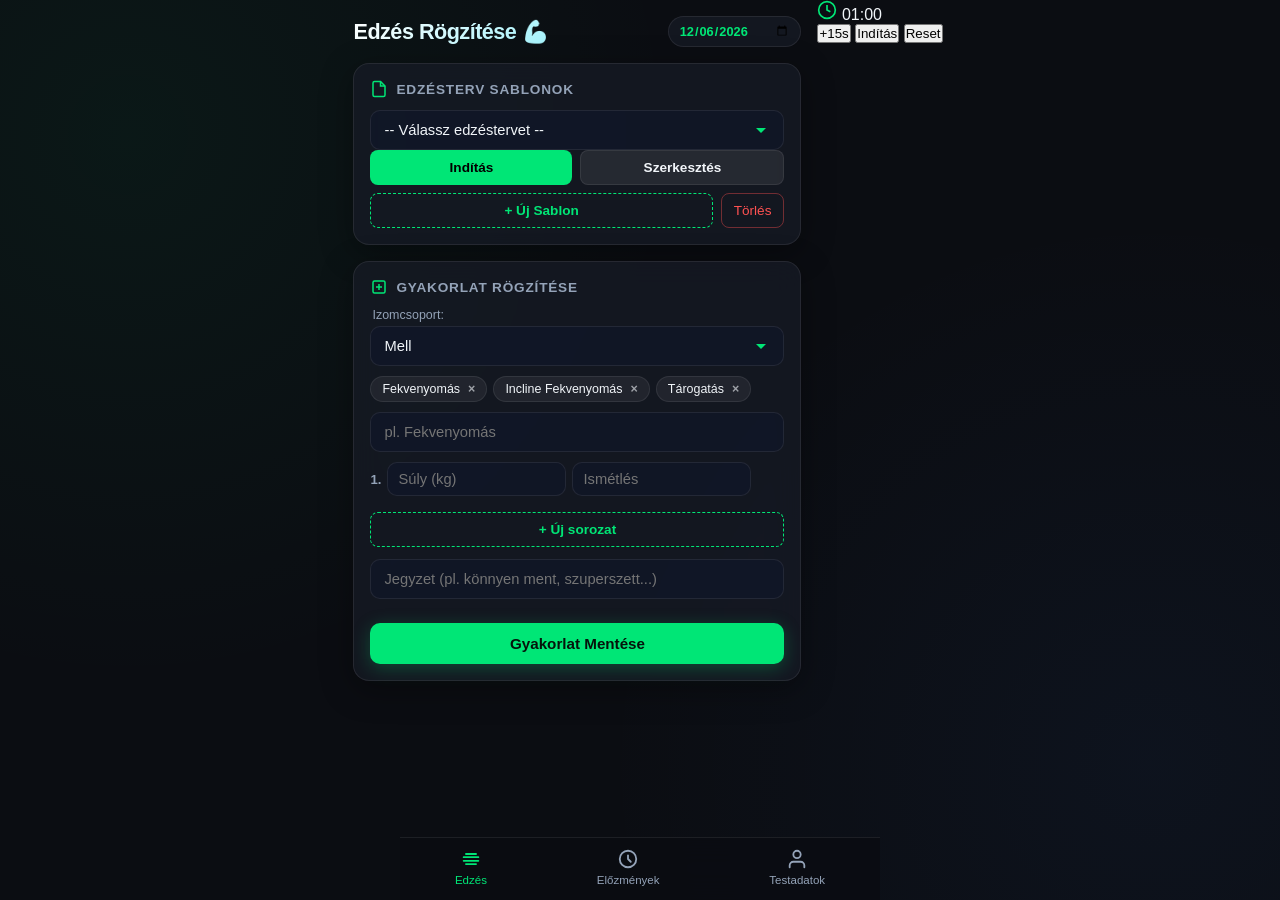
==== commit 29633edd: "Rename index.html 3.txt to index.html" ====
--- a/index.html
+++ b/index.html
@@ -15,10 +15,7 @@
         <div id="view-workout" class="app-view">
             <div class="header">
                 <h1>Edzés Rögzítése 💪</h1>
-                <div class="header-right">
-                    <input type="date" id="workout-date" class="date-badge-input">
-                    <button type="button" class="timer-icon-btn" onclick="openTimerModal()" title="Időzítő / Stopper">⏱️</button>
-                </div>
+                <input type="date" id="workout-date" class="date-badge-input">
             </div>
 
             <!-- AKTÍV SABLON BANNER -->
@@ -101,7 +98,7 @@
                     <input type="text" id="exercise" class="form-control" placeholder="pl. Fekvenyomás" required autocomplete="off">
                 </div>
 
-                <!-- ⚡ LEGUTÓBBI SÚLY BETÖLTÉSE GOMB & HINT -->
+                <!-- ⚡ LEGETÓBBI SÚLY BETÖLTÉSE GOMB & HINT -->
                 <div id="quick-fill-btn" class="quick-fill-btn hidden">
                     <span>⚡ Legutóbbi adatok betöltése</span>
                 </div>
@@ -135,7 +132,6 @@
         <div id="view-history" class="app-view hidden">
             <div class="header">
                 <h1>Előzmények & Naptár 📅</h1>
-                <button type="button" class="timer-icon-btn" onclick="openTimerModal()" title="Időzítő / Stopper">⏱️</button>
             </div>
 
             <!-- NAPTÁR -->
@@ -214,13 +210,12 @@
         <div id="view-body" class="app-view hidden">
             <div class="header">
                 <h1>Testadatok ⚖️</h1>
-                <button type="button" class="timer-icon-btn" onclick="openTimerModal()" title="Időzítő / Stopper">⏱️</button>
             </div>
 
             <form id="body-form" class="glass-card">
                 <div class="card-title">Új Mérés Rögzítése</div>
-                <div class="form-row">
-                    <input type="date" id="body-date" class="form-control body-date-input" required>
+                <div class="form-group">
+                    <input type="date" id="body-date" class="form-control" required>
                 </div>
                 <div class="form-row">
                     <input type="number" id="body-weight" class="form-control" step="0.1" placeholder="Testsúly (kg)">
@@ -261,61 +256,16 @@
 
     </div>
 
-    <!-- ==================== IDŐZÍTŐ & STOPPER MODÁL ==================== -->
-    <div id="timer-modal" class="modal hidden">
-        <div class="modal-content glass-card">
-            <div class="modal-header">
-                <h3>⏱️ Időzítő & Stopper</h3>
-                <button type="button" class="close-modal-btn" onclick="closeTimerModal()">×</button>
-            </div>
-
-            <!-- TAB VÁLTÓ -->
-            <div class="timer-tab-container">
-                <button type="button" id="tab-timer-btn" class="timer-tab-btn active" onclick="switchTimerTab('timer')">Időzítő</button>
-                <button type="button" id="tab-stopwatch-btn" class="timer-tab-btn" onclick="switchTimerTab('stopwatch')">Stopper</button>
-            </div>
-
-            <!-- IDŐZÍTŐ PANEL -->
-            <div id="panel-timer" class="timer-panel">
-                <div class="timer-display-big" id="timer-modal-display">01:00</div>
-
-                <div class="timer-input-group">
-                    <div class="timer-input-box">
-                        <input type="number" id="timer-min-input" class="form-control timer-num-input" min="0" max="999" value="1">
-                        <label>perc</label>
-                    </div>
-                    <span class="timer-colon">:</span>
-                    <div class="timer-input-box">
-                        <input type="number" id="timer-sec-input" class="form-control timer-num-input" min="0" max="59" value="0">
-                        <label>mp</label>
-                    </div>
-                    <button type="button" class="btn-secondary" onclick="applyCustomTimer()" style="align-self: flex-start; margin-top: 2px;">Beállít</button>
-                </div>
-
-                <div class="chip-container" style="justify-content: center; margin: 12px 0;">
-                    <div class="chip" onclick="setTimerPreset(15)">+15 mp</div>
-                    <div class="chip" onclick="setTimerPreset(30)">30 mp</div>
-                    <div class="chip" onclick="setTimerPreset(60)">1 perc</div>
-                    <div class="chip" onclick="setTimerPreset(90)">1.5 perc</div>
-                    <div class="chip" onclick="setTimerPreset(120)">2 perc</div>
-                    <div class="chip" onclick="setTimerPreset(180)">3 perc</div>
-                </div>
-
-                <div class="btn-group" style="margin-top: 16px;">
-                    <button type="button" id="timer-start-btn" class="btn-main" onclick="toggleCountdown()">Indítás</button>
-                    <button type="button" class="btn-danger-outline" onclick="resetCountdown()">Reset</button>
-                </div>
-            </div>
-
-            <!-- STOPPER PANEL -->
-            <div id="panel-stopwatch" class="timer-panel hidden">
-                <div class="timer-display-big" id="stopwatch-modal-display">00:00.0</div>
-
-                <div class="btn-group" style="margin-top: 20px;">
-                    <button type="button" id="stopwatch-start-btn" class="btn-main" onclick="toggleStopwatch()">Indítás</button>
-                    <button type="button" class="btn-danger-outline" onclick="resetStopwatch()">Reset</button>
-                </div>
-            </div>
+    <!-- ==================== LEBEGŐ PIHENŐIDŐZÍTŐ BAR ==================== -->
+    <div id="floating-timer" class="floating-timer">
+        <div class="timer-info">
+            <svg width="20" height="20" viewBox="0 0 24 24" fill="none" stroke="#00e676" stroke-width="2"><circle cx="12" cy="12" r="10"/><polyline points="12 6 12 12 16 14"/></svg>
+            <span id="floating-timer-display" class="timer-time">01:00</span>
+        </div>
+        <div class="timer-controls">
+            <button type="button" class="timer-btn" onclick="add15SecondsFloating()">+15s</button>
+            <button type="button" id="floating-timer-start-btn" class="timer-btn primary" onclick="toggleCountdown()">Indítás</button>
+            <button type="button" class="timer-btn danger" onclick="resetCountdown()">Reset</button>
         </div>
     </div>
 
--- a/style.css
+++ b/style.css
@@ -33,7 +33,7 @@
     width: 100%;
     max-width: 480px;
     min-height: 100vh;
-    padding: 16px 16px 130px 16px;
+    padding: 16px 16px 90px 16px;
     position: relative;
 }
 
@@ -58,6 +58,12 @@
     -webkit-text-fill-color: transparent;
 }
 
+.header-right {
+    display: flex;
+    align-items: center;
+    gap: 8px;
+}
+
 .date-badge-input {
     background: var(--card-bg);
     border: 1px solid var(--card-border);
@@ -70,6 +76,35 @@
     backdrop-filter: blur(10px);
 }
 
+/* IDŐZÍTŐ IKON GOMB */
+.timer-icon-btn {
+    background: var(--card-bg);
+    border: 1px solid var(--card-border);
+    color: var(--accent-green);
+    width: 36px;
+    height: 36px;
+    border-radius: 50%;
+    display: flex;
+    align-items: center;
+    justify-content: center;
+    font-size: 1.1rem;
+    cursor: pointer;
+    backdrop-filter: blur(10px);
+    transition: all 0.2s ease;
+}
+
+.timer-icon-btn.active-running {
+    border-color: var(--accent-green);
+    box-shadow: 0 0 12px var(--accent-green-glow);
+    animation: pulse-glow 1.5s infinite;
+}
+
+@keyframes pulse-glow {
+    0% { box-shadow: 0 0 4px var(--accent-green-glow); }
+    50% { box-shadow: 0 0 14px var(--accent-green); }
+    100% { box-shadow: 0 0 4px var(--accent-green-glow); }
+}
+
 /* GLASSMORPHISM KÁRTYÁK */
 .glass-card {
     background: var(--card-bg);
@@ -111,6 +146,10 @@
     display: flex;
     gap: 8px;
     margin-bottom: 10px;
+}
+
+.body-date-input {
+    max-width: 50%;
 }
 
 .input-label {
@@ -439,57 +478,78 @@
     padding-left: 8px;
 }
 
-/* LEBEGŐ PIHENŐIDŐZÍTŐ BAR */
-.floating-timer {
-    position: fixed;
-    bottom: 72px;
-    left: 50%;
-    transform: translateX(-50%);
-    width: calc(100% - 32px);
-    max-width: 448px;
-    background: rgba(15, 20, 30, 0.92);
-    border: 1px solid var(--accent-green);
-    backdrop-filter: blur(16px);
-    border-radius: 40px;
-    padding: 8px 16px;
-    display: flex;
-    justify-content: space-between;
-    align-items: center;
-    box-shadow: 0 10px 25px rgba(0, 0, 0, 0.6), 0 0 15px var(--accent-green-glow);
-    z-index: 99;
-}
-
-.timer-info {
-    display: flex;
-    align-items: center;
+/* IDŐZÍTŐ & STOPPER MODÁL ELEMEK */
+.timer-tab-container {
+    display: flex;
+    background: rgba(0, 0, 0, 0.3);
+    border-radius: 10px;
+    padding: 4px;
+    margin-bottom: 16px;
+}
+
+.timer-tab-btn {
+    flex: 1;
+    background: transparent;
+    border: none;
+    color: var(--text-muted);
+    padding: 8px;
+    font-weight: 600;
+    font-size: 0.88rem;
+    border-radius: 8px;
+    cursor: pointer;
+    transition: all 0.2s;
+}
+
+.timer-tab-btn.active {
+    background: var(--card-bg);
+    color: var(--accent-green);
+    border: 1px solid var(--card-border);
+}
+
+.timer-display-big {
+    font-family: monospace;
+    font-size: 3rem;
+    font-weight: 800;
+    text-align: center;
+    color: var(--accent-green);
+    text-shadow: 0 0 20px var(--accent-green-glow);
+    margin: 10px 0 16px 0;
+}
+
+.timer-input-group {
+    display: flex;
+    align-items: center;
+    justify-content: center;
     gap: 8px;
-}
-
-.timer-time {
-    font-family: monospace;
-    font-size: 1.15rem;
-    font-weight: 700;
-    color: var(--accent-green);
-}
-
-.timer-controls {
-    display: flex;
-    gap: 6px;
-}
-
-.timer-btn {
-    background: rgba(255, 255, 255, 0.1);
-    border: none;
-    color: #fff;
-    padding: 5px 10px;
-    border-radius: 16px;
-    font-size: 0.75rem;
-    font-weight: 600;
-    cursor: pointer;
-}
-
-.timer-btn.primary { background: var(--accent-green); color: #000; font-weight: 700; }
-.timer-btn.danger { background: rgba(255, 82, 82, 0.2); color: var(--danger); }
+    margin-bottom: 10px;
+}
+
+.timer-input-box {
+    display: flex;
+    flex-direction: column;
+    align-items: center;
+    width: 65px;
+}
+
+.timer-num-input {
+    text-align: center;
+    font-size: 1.1rem;
+    font-weight: bold;
+    padding: 8px;
+}
+
+.timer-input-box label {
+    font-size: 0.72rem;
+    color: var(--text-muted);
+    margin-top: 4px;
+}
+
+.timer-colon {
+    font-size: 1.5rem;
+    font-weight: bold;
+    color: var(--text-muted);
+    margin-bottom: 16px;
+}
 
 /* BOTTOM NAVIGÁCIÓ */
 .bottom-nav {
@@ -547,7 +607,7 @@
 .modal-content {
     width: 100%;
     max-width: 400px;
-    max-height: 80vh;
+    max-height: 85vh;
     overflow-y: auto;
 }
 
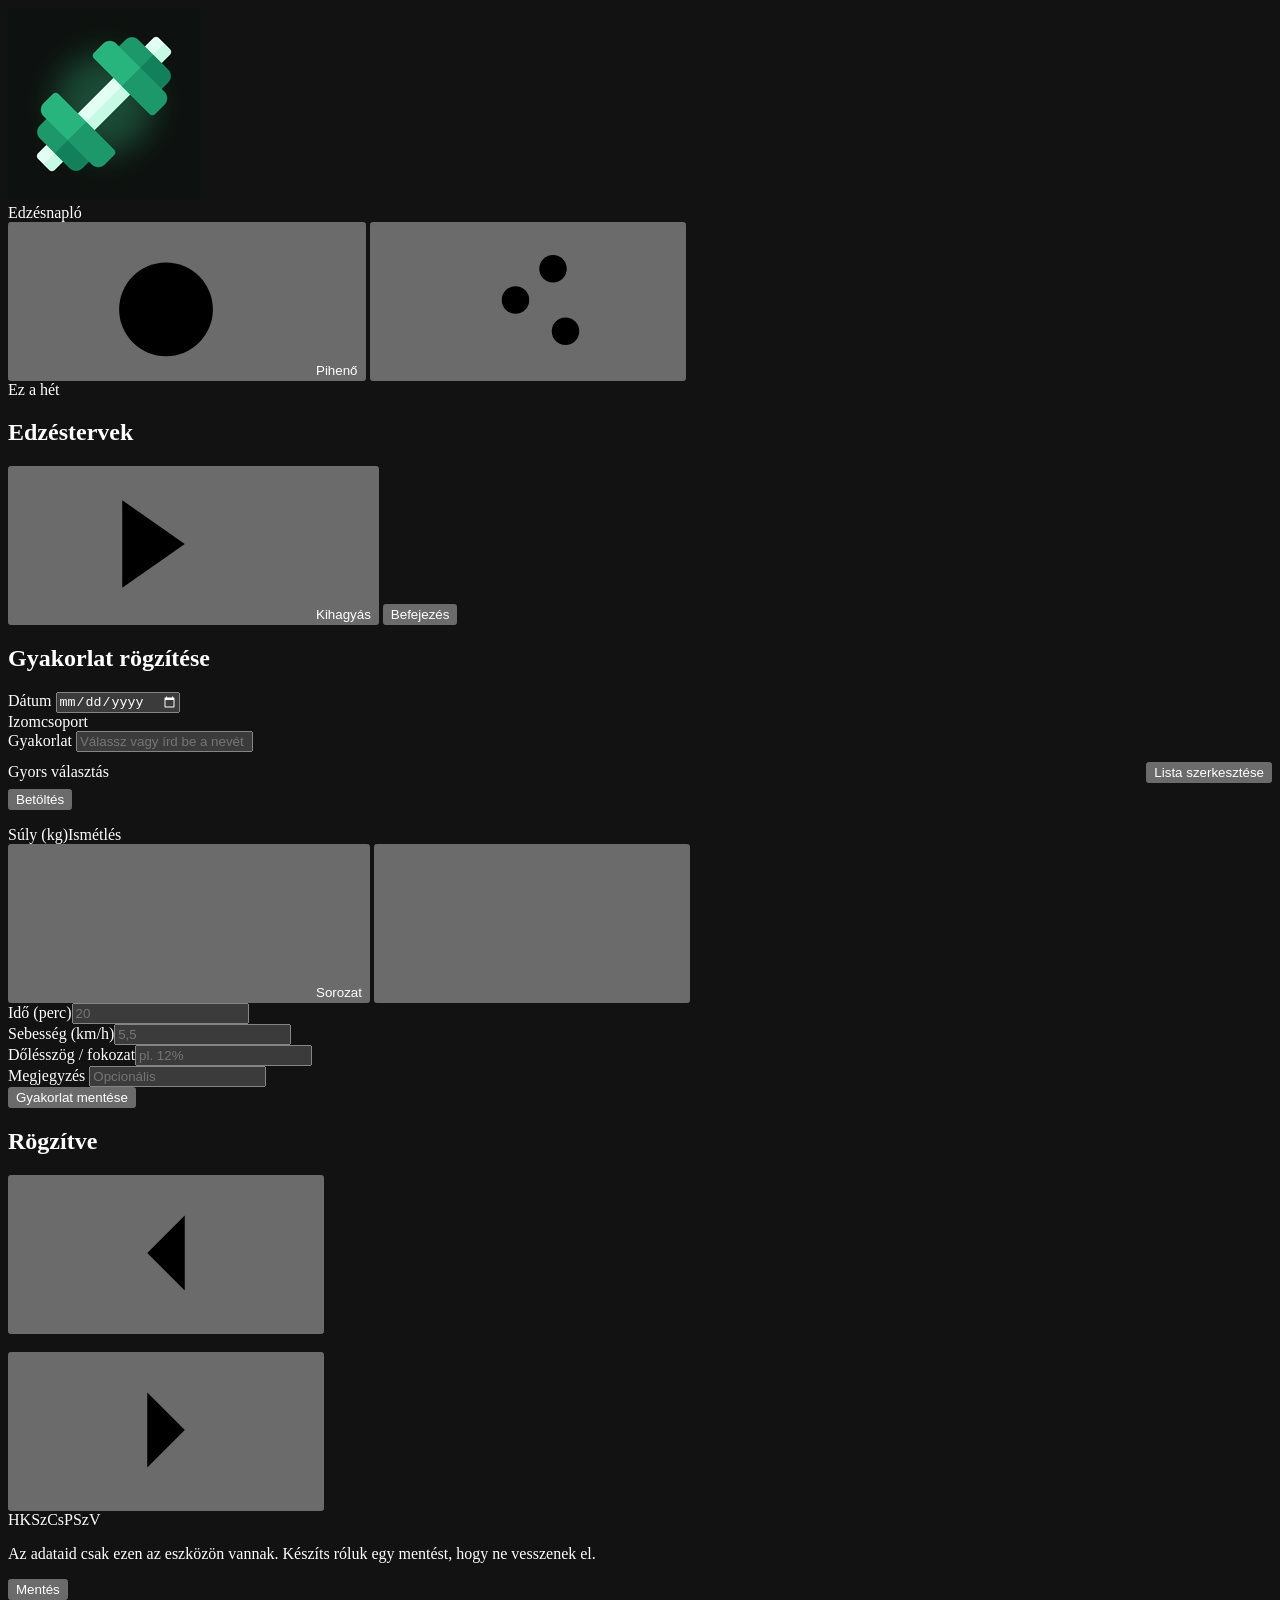
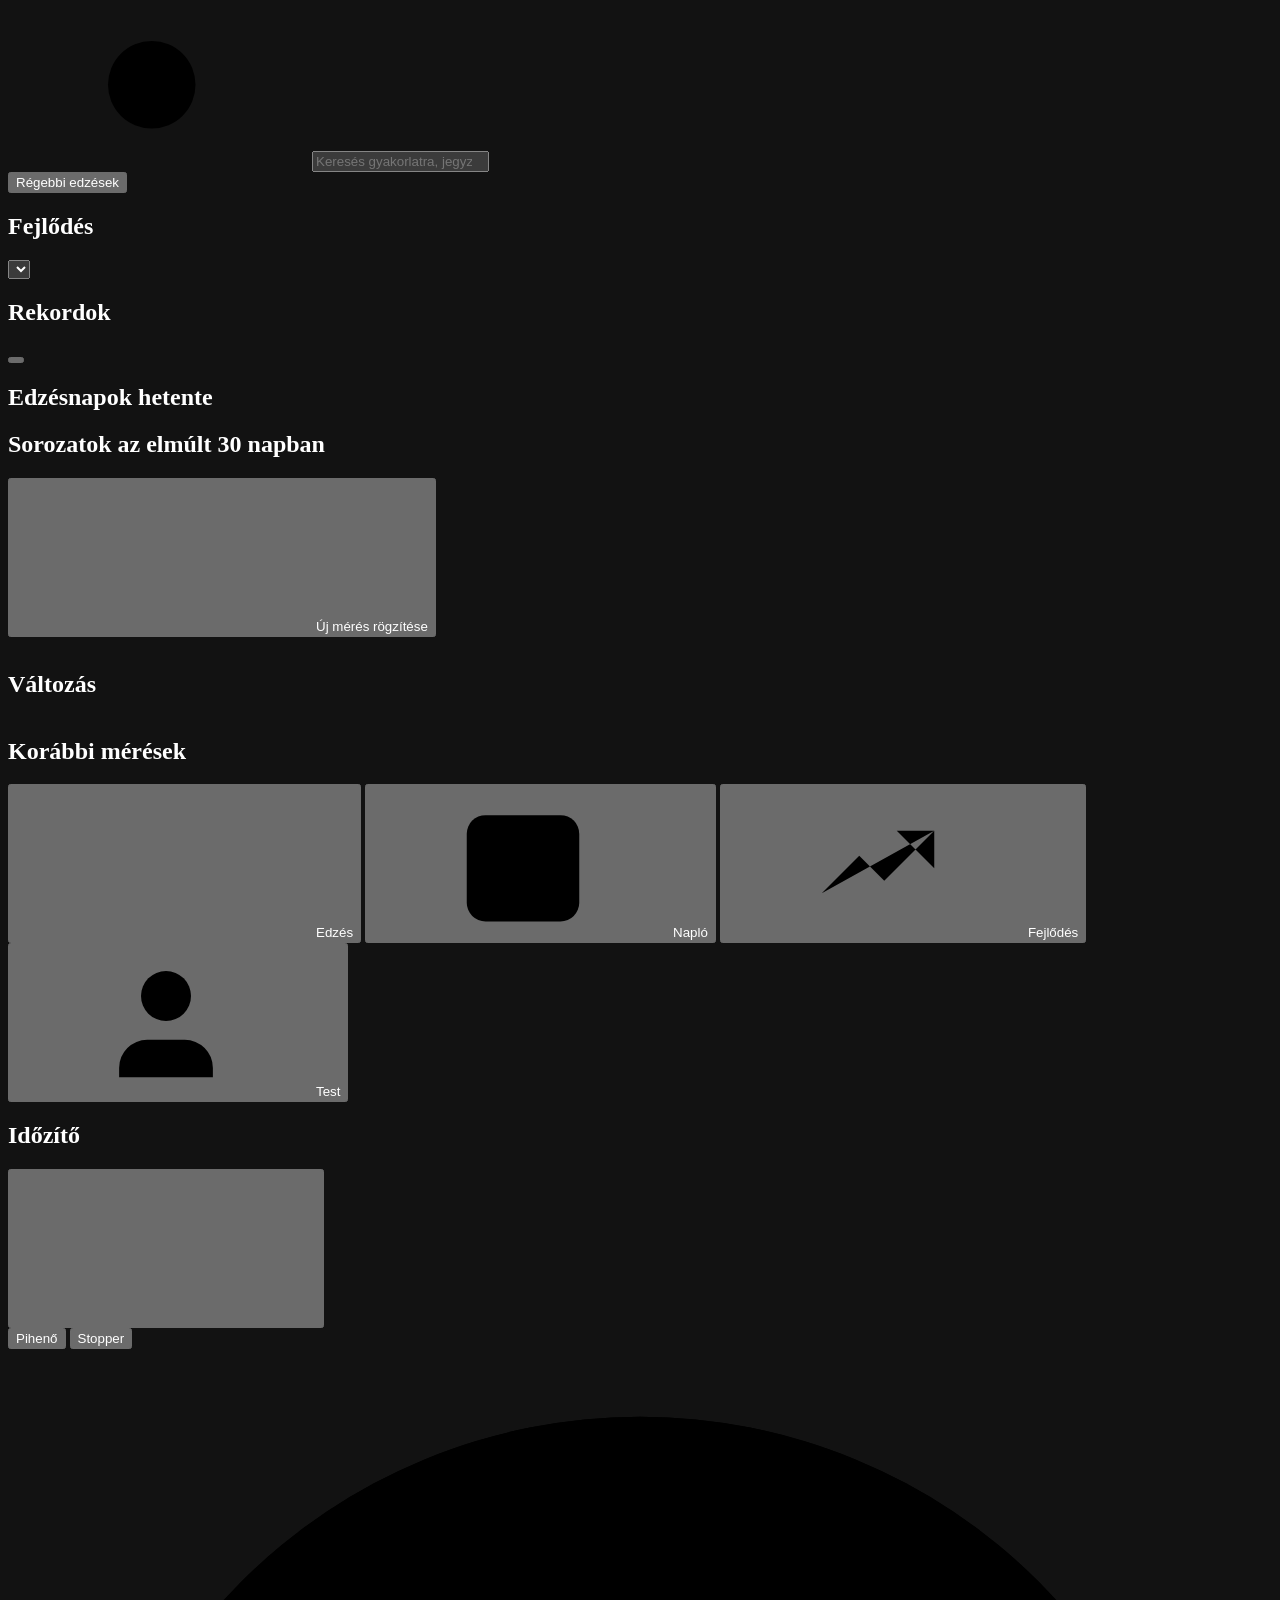
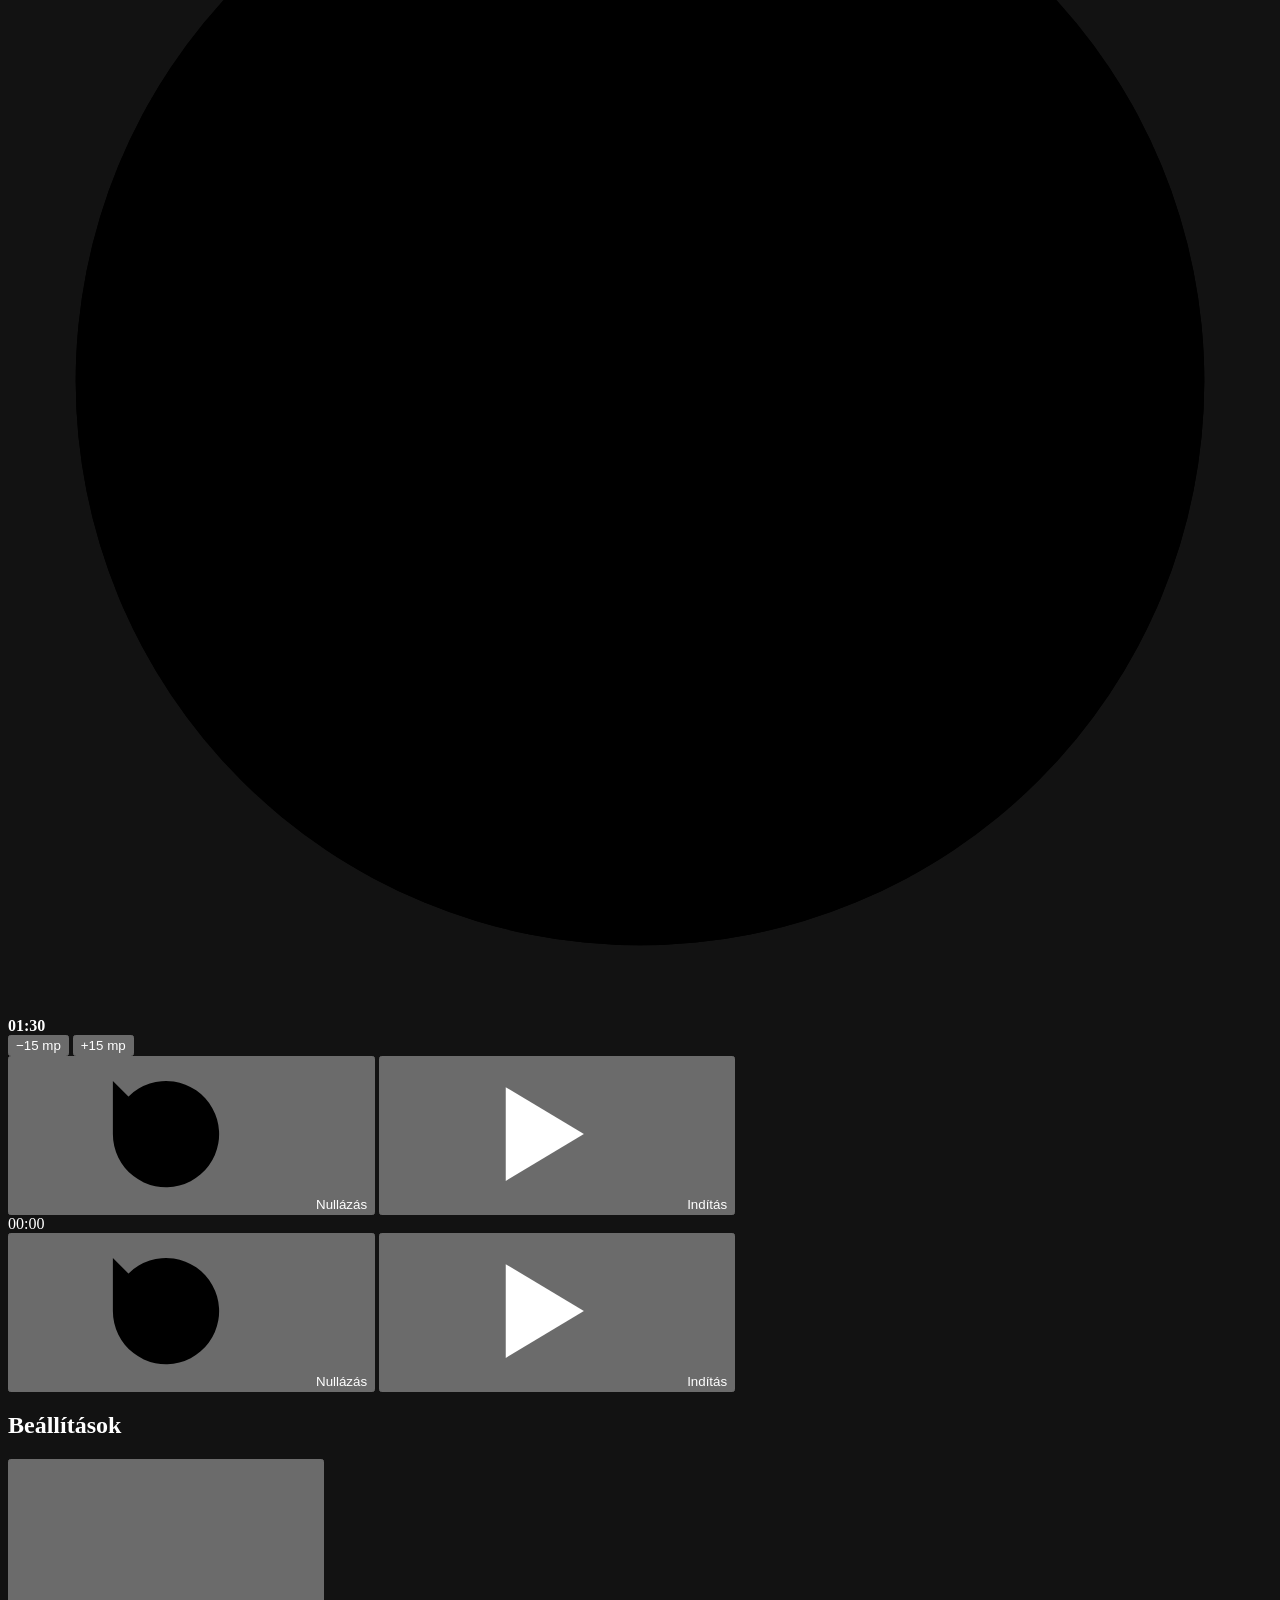
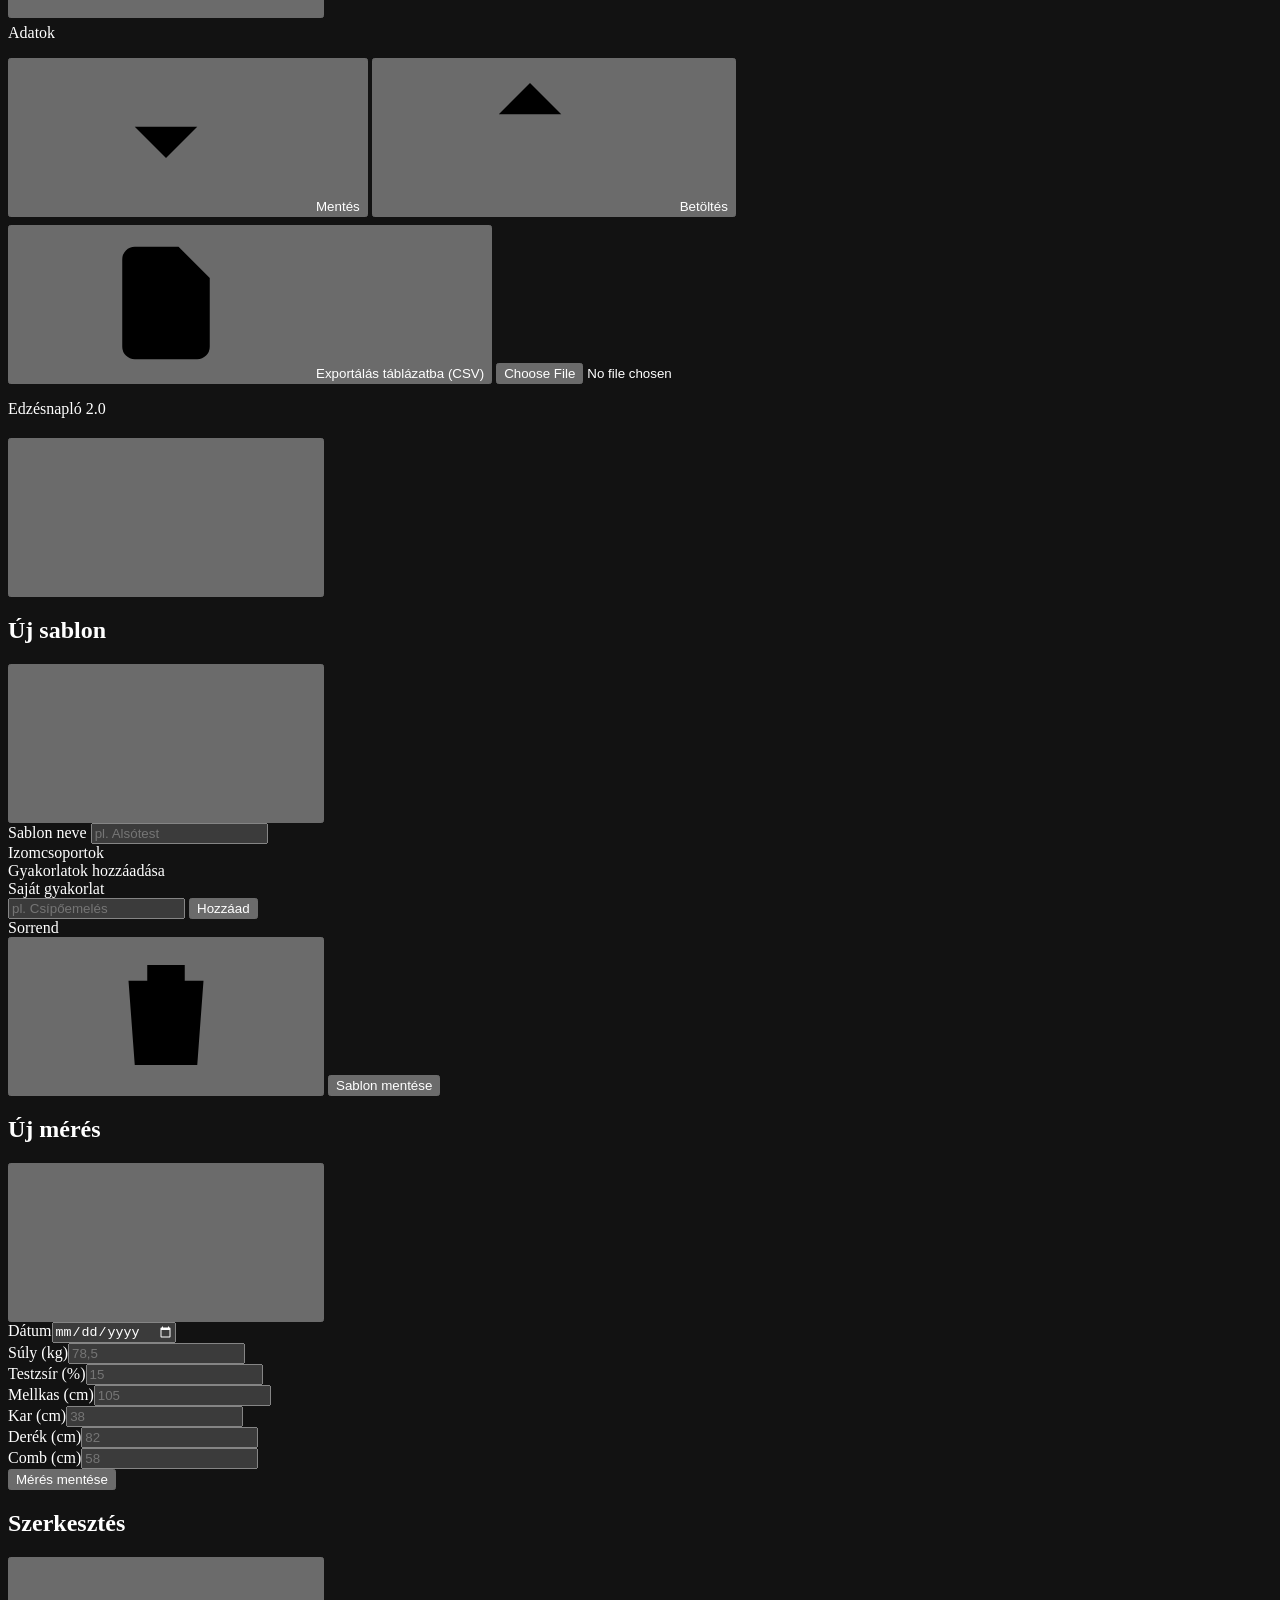
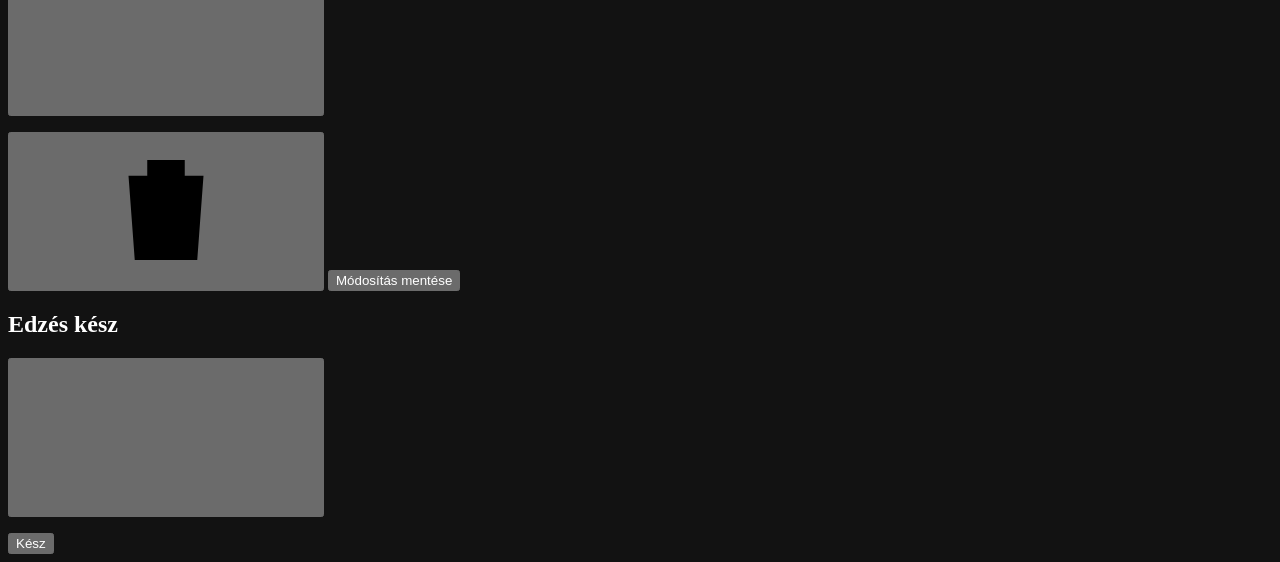
==== commit e14705dc: "Rename index (1).html to index.html" ====
--- a/index.html
+++ b/index.html
@@ -2,300 +2,425 @@
 <html lang="hu">
 <head>
     <meta charset="UTF-8">
-    <meta name="viewport" content="width=device-width, initial-scale=1.0">
+    <meta name="viewport" content="width=device-width, initial-scale=1, viewport-fit=cover">
     <title>Edzésnapló</title>
+
+    <!-- PWA beállítások -->
+    <link rel="manifest" href="manifest.json">
+    <meta name="theme-color" content="#0c0f0e">
+    <meta name="color-scheme" content="dark">
+    <meta name="apple-mobile-web-app-capable" content="yes">
+    <meta name="mobile-web-app-capable" content="yes">
+    <meta name="apple-mobile-web-app-status-bar-style" content="black-translucent">
+    <meta name="apple-mobile-web-app-title" content="Edzésnapló">
+    <link rel="apple-touch-icon" href="apple-touch-icon.png">
+    <link rel="icon" type="image/png" href="icon-192.png">
+
     <link rel="stylesheet" href="style.css">
-    <link rel="manifest" href="manifest.json">
 </head>
 <body>
 
-    <div class="app-container">
-
-        <!-- ==================== EDZÉS NÉZET ==================== -->
-        <div id="view-workout" class="app-view">
-            <div class="header">
-                <h1>Edzés Rögzítése 💪</h1>
-                <input type="date" id="workout-date" class="date-badge-input">
-            </div>
-
-            <!-- AKTÍV SABLON BANNER -->
-            <div id="active-template-banner" class="glass-card active-banner hidden">
-                <div id="active-template-info">📋 Sablon folyamatban...</div>
-                <button type="button" id="cancel-template-btn" class="btn-secondary small">Mégse</button>
-            </div>
-
-            <!-- EDZÉSTERV SABLONOK -->
-            <div class="glass-card">
-                <div class="card-title">
-                    <svg viewBox="0 0 24 24"><path d="M14 2H6a2 2 0 0 0-2 2v16a2 2 0 0 0 2 2h12a2 2 0 0 0 2-2V8z"/><polyline points="14 2 14 8 20 8"/></svg>
-                    Edzésterv Sablonok
-                </div>
-                <div class="template-controls">
-                    <select id="template-select" class="form-control">
-                        <option value="">-- Válassz edzéstervet --</option>
-                    </select>
-                    <div class="btn-group">
-                        <button type="button" id="start-template-btn" class="btn-action">Indítás</button>
-                        <button type="button" id="edit-template-btn" class="btn-secondary">Szerkesztés</button>
-                    </div>
-                </div>
-                <div class="btn-group" style="margin-top: 8px;">
-                    <button type="button" id="toggle-new-template-btn" class="btn-outline">+ Új Sablon</button>
-                    <button type="button" id="delete-template-btn" class="btn-danger-outline">Törlés</button>
-                </div>
-
-                <!-- SABLON ÉPÍTŐ DOBOZ -->
-                <div id="create-template-box" class="template-builder hidden">
-                    <h3 id="template-form-title">✨ Új Sablon</h3>
-                    <input type="text" id="new-template-name" class="form-control" placeholder="Sablon neve (pl. A nap: Mell-Tricepsz)">
-                    
-                    <label class="input-label">Izomcsoportok:</label>
-                    <div id="template-muscle-chips" class="chip-container"></div>
-                    
-                    <label class="input-label">Elérhető gyakorlatok:</label>
-                    <div id="template-available-exercises" class="chip-container"></div>
-
-                    <div class="custom-ex-input-group">
-                        <input type="text" id="custom-template-ex-input" class="form-control" placeholder="Saját gyakorlat hozzáadása...">
-                        <button type="button" id="add-custom-template-ex-btn" class="btn-secondary">+</button>
-                    </div>
-
-                    <label class="input-label">Kiválasztott gyakorlatok:</label>
-                    <div id="template-selected-exercises" class="selected-ex-list"></div>
-
-                    <div class="btn-group" style="margin-top: 12px;">
-                        <button type="button" id="save-new-template-btn" class="btn-main">Mentés</button>
-                        <button type="button" id="cancel-new-template-btn" class="btn-secondary">Mégse</button>
-                    </div>
-                </div>
-            </div>
-
-            <!-- GYAKORLAT RÖGZÍTŐ FORM -->
-            <form id="workout-form" class="glass-card">
-                <div class="card-title">
-                    <svg viewBox="0 0 24 24"><path d="M18 4H6a2 2 0 0 0-2 2v12a2 2 0 0 0 2 2h12a2 2 0 0 0 2-2V6a2 2 0 0 0-2-2z"/><path d="M12 8v8M8 12h8"/></svg>
-                    Gyakorlat Rögzítése
-                </div>
-
-                <div class="form-group">
-                    <label class="input-label">Izomcsoport:</label>
-                    <select id="muscle-group" class="form-control">
-                        <option value="Mell">Mell</option>
-                        <option value="Bicepsz">Bicepsz</option>
-                        <option value="Hát">Hát</option>
-                        <option value="Tricepsz">Tricepsz</option>
-                        <option value="Váll">Váll</option>
-                        <option value="Láb">Láb</option>
-                        <option value="Popsi">Popsi</option>
-                        <option value="Has">Has</option>
-                        <option value="Kardió">Kardió</option>
-                    </select>
-                </div>
-
-                <div id="quick-exercises" class="chip-container"></div>
-
-                <div class="form-group">
-                    <input type="text" id="exercise" class="form-control" placeholder="pl. Fekvenyomás" required autocomplete="off">
-                </div>
-
-                <!-- ⚡ LEGETÓBBI SÚLY BETÖLTÉSE GOMB & HINT -->
-                <div id="quick-fill-btn" class="quick-fill-btn hidden">
-                    <span>⚡ Legutóbbi adatok betöltése</span>
-                </div>
-                <div id="history-hint" class="history-hint-text"></div>
-
-                <!-- SÚLYZÓS MEZŐK -->
-                <div id="resistance-fields">
-                    <div id="sets-container"></div>
-                    <button type="button" id="add-set-btn" class="btn-outline" style="margin-top: 8px;">+ Új sorozat</button>
-                </div>
-
-                <!-- KARDIÓ MEZŐK -->
-                <div id="cardio-fields" class="hidden">
-                    <div class="form-row">
-                        <input type="number" id="cardio-time" class="form-control" placeholder="Idő (perc)">
-                        <input type="text" id="cardio-incline" class="form-control" placeholder="Dőlésszög (pl. 12%)">
-                        <input type="number" id="cardio-speed" class="form-control" step="0.1" placeholder="Sebesség (km/h)">
-                    </div>
-                </div>
-
-                <div class="form-group" style="margin-top: 12px;">
-                    <input type="text" id="note" class="form-control" placeholder="Jegyzet (pl. könnyen ment, szuperszett...)">
-                </div>
-
-                <button type="submit" class="btn-main" style="margin-top: 14px;">Gyakorlat Mentése</button>
-            </form>
-        </div>
-
-
-        <!-- ==================== ELŐZMÉNYEK NÉZET ==================== -->
-        <div id="view-history" class="app-view hidden">
-            <div class="header">
-                <h1>Előzmények & Naptár 📅</h1>
-            </div>
-
-            <!-- NAPTÁR -->
-            <div class="glass-card">
-                <div class="calendar-header">
-                    <button type="button" class="btn-icon" onclick="changeMonth(-1)">❮</button>
-                    <h3 id="calendar-month-title">2026 Március</h3>
-                    <button type="button" class="btn-icon" onclick="changeMonth(1)">❯</button>
-                </div>
-                <div class="calendar-weekdays">
-                    <span>H</span><span>K</span><span>Sze</span><span>Cs</span><span>P</span><span>Szo</span><span>V</span>
-                </div>
-                <div id="calendar-days" class="calendar-grid"></div>
-            </div>
-
-            <!-- PR ÖSSZESÍTŐ -->
-            <div class="glass-card">
-                <div class="card-title">🏆 Egyéni Rekordok (PR)</div>
-                <div id="pr-summary-container" class="pr-grid"></div>
-            </div>
-
-            <!-- FEJLŐDÉSI GRAFIKON -->
-            <div class="glass-card">
-                <div class="card-title">📈 Fejlődési Grafikon</div>
-                <select id="chart-exercise-select" class="form-control" onchange="renderChart()" style="margin-bottom: 12px;">
-                    <option value="">-- Válassz gyakorlatot --</option>
-                </select>
-                <div id="chart-container" class="chart-box"></div>
-            </div>
-
-            <!-- ELŐZMÉNYEK TÁBLÁZAT ÉS SZŰRŐ -->
-            <div class="glass-card">
-                <div class="card-title">📋 Edzésnapló</div>
-                <input type="text" id="search-filter" class="form-control" placeholder="Keresés gyakorlatra vagy jegyzetre..." style="margin-bottom: 10px;">
-                
-                <div id="history-filter-chips" class="chip-container" style="margin-bottom: 12px;">
-                    <div class="chip active" onclick="filterHistoryByMuscle('Összes', this)">Összes</div>
-                    <div class="chip" onclick="filterHistoryByMuscle('Mell', this)">Mell</div>
-                    <div class="chip" onclick="filterHistoryByMuscle('Bicepsz', this)">Bicepsz</div>
-                    <div class="chip" onclick="filterHistoryByMuscle('Hát', this)">Hát</div>
-                    <div class="chip" onclick="filterHistoryByMuscle('Tricepsz', this)">Tricepsz</div>
-                    <div class="chip" onclick="filterHistoryByMuscle('Váll', this)">Váll</div>
-                    <div class="chip" onclick="filterHistoryByMuscle('Láb', this)">Láb</div>
-                    <div class="chip" onclick="filterHistoryByMuscle('Popsi', this)">Popsi</div>
-                    <div class="chip" onclick="filterHistoryByMuscle('Has', this)">Has</div>
-                    <div class="chip" onclick="filterHistoryByMuscle('Kardió', this)">Kardió</div>
-                </div>
-
-                <div class="table-responsive">
-                    <table class="data-table">
-                        <thead>
-                            <tr>
-                                <th>Dátum</th>
-                                <th>Izom</th>
-                                <th>Gyakorlat</th>
-                                <th>Súly / Idő</th>
-                                <th>Ismétlés</th>
-                                <th>Jegyzet</th>
-                                <th></th>
-                            </tr>
-                        </thead>
-                        <tbody id="workout-list"></tbody>
-                    </table>
-                </div>
-
-                <div class="btn-group" style="margin-top: 14px;">
-                    <button type="button" id="export-btn" class="btn-secondary">Exportál (JSON)</button>
-                    <button type="button" id="import-btn" class="btn-secondary">Importál</button>
-                    <input type="file" id="import-file" accept=".json" class="hidden">
-                </div>
-            </div>
-        </div>
-
-
-        <!-- ==================== TESTADATOK NÉZET ==================== -->
-        <div id="view-body" class="app-view hidden">
-            <div class="header">
-                <h1>Testadatok ⚖️</h1>
-            </div>
-
-            <form id="body-form" class="glass-card">
-                <div class="card-title">Új Mérés Rögzítése</div>
-                <div class="form-group">
-                    <input type="date" id="body-date" class="form-control" required>
-                </div>
+<!-- Ikonkészlet -->
+<svg width="0" height="0" style="position:absolute" aria-hidden="true">
+    <symbol id="i-dumbbell" viewBox="0 0 24 24"><path d="M6.5 6.5v11M17.5 6.5v11M3.5 9.5v5M20.5 9.5v5M6.5 12h11"/></symbol>
+    <symbol id="i-calendar" viewBox="0 0 24 24"><rect x="3" y="4.5" width="18" height="17" rx="3"/><path d="M16 2.5v4M8 2.5v4M3 10h18"/></symbol>
+    <symbol id="i-trend" viewBox="0 0 24 24"><path d="M3 17l6-6 4 4 8-8M15 7h6v6"/></symbol>
+    <symbol id="i-user" viewBox="0 0 24 24"><circle cx="12" cy="8" r="4"/><path d="M4.5 21v-1.5A4.5 4.5 0 0 1 9 15h6a4.5 4.5 0 0 1 4.5 4.5V21"/></symbol>
+    <symbol id="i-timer" viewBox="0 0 24 24"><circle cx="12" cy="13.5" r="7.5"/><path d="M12 9.5v4l2.5 2M9.5 2.5h5"/></symbol>
+    <symbol id="i-sliders" viewBox="0 0 24 24"><path d="M4 7h9M19 7h1M4 12h3M13 12h7M4 17h11M21 17h-1"/><circle cx="16" cy="7" r="2.2"/><circle cx="10" cy="12" r="2.2"/><circle cx="18" cy="17" r="2.2"/></symbol>
+    <symbol id="i-plus" viewBox="0 0 24 24"><path d="M12 5v14M5 12h14"/></symbol>
+    <symbol id="i-minus" viewBox="0 0 24 24"><path d="M5 12h14"/></symbol>
+    <symbol id="i-x" viewBox="0 0 24 24"><path d="M18 6 6 18M6 6l12 12"/></symbol>
+    <symbol id="i-check" viewBox="0 0 24 24"><path d="M20 6 9 17l-5-5"/></symbol>
+    <symbol id="i-trash" viewBox="0 0 24 24"><path d="M3.5 6.5h17M9 6.5V4h6v2.5M6 6.5l1 13.5h10l1-13.5M10 11v5.5M14 11v5.5"/></symbol>
+    <symbol id="i-left" viewBox="0 0 24 24"><path d="m15 18-6-6 6-6"/></symbol>
+    <symbol id="i-right" viewBox="0 0 24 24"><path d="m9 18 6-6-6-6"/></symbol>
+    <symbol id="i-up" viewBox="0 0 24 24"><path d="m6 15 6-6 6 6"/></symbol>
+    <symbol id="i-down" viewBox="0 0 24 24"><path d="m6 9 6 6 6-6"/></symbol>
+    <symbol id="i-play" viewBox="0 0 24 24"><path d="M7 4.5v15l12.5-7.5z" fill="currentColor"/></symbol>
+    <symbol id="i-pause" viewBox="0 0 24 24"><path d="M8 5v14M16 5v14" stroke-width="3.4"/></symbol>
+    <symbol id="i-reset" viewBox="0 0 24 24"><path d="M3.5 12a8.5 8.5 0 1 0 2.6-6.1L3.5 8.5M3.5 3.5v5h5"/></symbol>
+    <symbol id="i-pencil" viewBox="0 0 24 24"><path d="M4 20h4L19.5 8.5a2.1 2.1 0 0 0-4-4L4 16z M14 6l4 4"/></symbol>
+    <symbol id="i-flame" viewBox="0 0 24 24"><path d="M12 2.5c.6 3.6 5.5 5.6 5.5 10.5a5.5 5.5 0 0 1-11 0c0-2.2 1-3.7 2.3-4.8.2 1.8 1 2.8 2.2 3.2C11 8.6 10.6 5.4 12 2.5z"/></symbol>
+    <symbol id="i-trophy" viewBox="0 0 24 24"><path d="M8 21h8M12 17v4M7 3.5h10V9a5 5 0 0 1-10 0zM7 5.5H4v1.2A3.3 3.3 0 0 0 7 10M17 5.5h3v1.2A3.3 3.3 0 0 1 17 10"/></symbol>
+    <symbol id="i-download" viewBox="0 0 24 24"><path d="M12 3.5v12M7 10.5l5 5 5-5M4.5 20.5h15"/></symbol>
+    <symbol id="i-upload" viewBox="0 0 24 24"><path d="M12 15.5v-12M7 8.5l5-5 5 5M4.5 20.5h15"/></symbol>
+    <symbol id="i-copy" viewBox="0 0 24 24"><rect x="8.5" y="8.5" width="12" height="12" rx="3"/><path d="M15.5 8.5v-2a3 3 0 0 0-3-3h-6a3 3 0 0 0-3 3v6a3 3 0 0 0 3 3h2"/></symbol>
+    <symbol id="i-skip" viewBox="0 0 24 24"><path d="M5 5v14l10-7zM19 5v14"/></symbol>
+    <symbol id="i-search" viewBox="0 0 24 24"><circle cx="11" cy="11" r="7"/><path d="m20.5 20.5-4.2-4.2"/></symbol>
+    <symbol id="i-file" viewBox="0 0 24 24"><path d="M14 3H7a2 2 0 0 0-2 2v14a2 2 0 0 0 2 2h10a2 2 0 0 0 2-2V8zM14 3v5h5M9 13h6M9 17h6"/></symbol>
+</svg>
+
+<!-- ================= FELSŐ SÁV ================= -->
+<header class="topbar">
+    <div class="brand">
+        <img class="brand-logo" src="icon-192.png" alt="">
+        <div>
+            <div class="brand-name">Edzésnapló</div>
+            <div class="brand-date" id="top-date"></div>
+        </div>
+    </div>
+    <div class="top-actions">
+        <button type="button" class="timer-chip" id="timer-chip" aria-label="Időzítő megnyitása">
+            <svg class="i sm"><use href="#i-timer"/></svg><span id="timer-chip-text">Pihenő</span>
+        </button>
+        <button type="button" class="icon-btn" id="open-settings" aria-label="Beállítások">
+            <svg class="i"><use href="#i-sliders"/></svg>
+        </button>
+    </div>
+</header>
+
+<main class="container">
+
+    <!-- ================= 1. EDZÉS ================= -->
+    <section id="view-workout" class="app-view">
+
+        <div class="week-card">
+            <div class="week-top">
+                <div class="week-title">Ez a hét</div>
+                <div class="streak" id="streak-badge"></div>
+            </div>
+            <div class="week-strip" id="week-strip"></div>
+            <div class="week-foot">
+                <span class="txt" id="week-text"></span>
+                <div class="bar"><i id="week-bar" style="width:0%"></i></div>
+            </div>
+        </div>
+
+        <div class="section-head first">
+            <h2>Edzéstervek</h2>
+        </div>
+        <div class="tpl-scroll" id="template-list"></div>
+
+        <div id="session-card" class="session hidden" style="margin-top:14px">
+            <div class="session-head">
+                <div>
+                    <div class="session-name" id="session-name"></div>
+                    <div class="session-sub" id="session-sub"></div>
+                </div>
+                <div class="session-actions">
+                    <button type="button" class="btn small" id="session-skip"><svg class="i sm"><use href="#i-skip"/></svg>Kihagyás</button>
+                    <button type="button" class="btn small primary" id="session-finish">Befejezés</button>
+                </div>
+            </div>
+            <div class="steps" id="session-steps"></div>
+            <div class="bar"><i id="session-bar" style="width:0%"></i></div>
+        </div>
+
+        <div class="section-head"><h2>Gyakorlat rögzítése</h2></div>
+
+        <form id="workout-form" class="card" autocomplete="off">
+            <div class="field">
+                <label for="workout-date">Dátum</label>
+                <input type="date" id="workout-date" class="inp" required>
+            </div>
+
+            <div class="field">
+                <label>Izomcsoport</label>
+                <div class="chip-scroll" id="muscle-picker" role="radiogroup" aria-label="Izomcsoport"></div>
+            </div>
+
+            <div class="field">
+                <label for="exercise">Gyakorlat</label>
+                <input type="text" id="exercise" class="inp" list="exercise-list" placeholder="Válassz vagy írd be a nevét" required enterkeyhint="done">
+                <datalist id="exercise-list"></datalist>
+                <div style="display:flex;align-items:center;justify-content:space-between;margin:10px 0 6px">
+                    <span class="lbl" style="margin:0">Gyors választás</span>
+                    <button type="button" class="text-btn small" id="quick-edit-btn">Lista szerkesztése</button>
+                </div>
+                <div id="quick-exercises" class="chip-row"></div>
+            </div>
+
+            <div id="last-box" class="last-box hidden">
+                <div class="last-top">
+                    <span class="last-title" id="last-title"></span>
+                    <button type="button" class="btn small" id="load-last-btn">Betöltés</button>
+                </div>
+                <div id="last-sets" class="pill-row"></div>
+                <p class="tip" id="tip-text"></p>
+            </div>
+
+            <div id="resistance-fields">
+                <div class="set-cols"><span></span><span>Súly (kg)</span><span>Ismétlés</span><span></span></div>
+                <div id="sets-container"></div>
+                <div class="set-actions">
+                    <button type="button" class="btn grow" id="add-set-btn"><svg class="i"><use href="#i-plus"/></svg>Sorozat</button>
+                    <button type="button" class="btn icon-only" id="remove-set-btn" aria-label="Utolsó sorozat törlése"><svg class="i"><use href="#i-minus"/></svg></button>
+                </div>
+            </div>
+
+            <div id="cardio-fields" class="hidden">
                 <div class="form-row">
-                    <input type="number" id="body-weight" class="form-control" step="0.1" placeholder="Testsúly (kg)">
-                    <input type="number" id="body-fat" class="form-control" step="0.1" placeholder="Testzsír (%)">
-                </div>
-                <div class="form-row">
-                    <input type="number" id="body-chest" class="form-control" step="0.5" placeholder="Mellkas (cm)">
-                    <input type="number" id="body-arm" class="form-control" step="0.5" placeholder="Kar (cm)">
-                </div>
-                <div class="form-row">
-                    <input type="number" id="body-waist" class="form-control" step="0.5" placeholder="Dereka (cm)">
-                    <input type="number" id="body-thigh" class="form-control" step="0.5" placeholder="Comb (cm)">
-                </div>
-                <button type="submit" class="btn-main" style="margin-top: 12px;">Mérés Mentése</button>
-            </form>
-
-            <div class="glass-card">
-                <div class="card-title">Mérési Előzmények</div>
-                <div class="table-responsive">
-                    <table class="data-table">
-                        <thead>
-                            <tr>
-                                <th>Dátum</th>
-                                <th>Súly</th>
-                                <th>Zsír%</th>
-                                <th>Mell</th>
-                                <th>Kar</th>
-                                <th>Derék</th>
-                                <th>Comb</th>
-                                <th></th>
-                            </tr>
-                        </thead>
-                        <tbody id="body-list"></tbody>
-                    </table>
-                </div>
-            </div>
-        </div>
-
-    </div>
-
-    <!-- ==================== LEBEGŐ PIHENŐIDŐZÍTŐ BAR ==================== -->
-    <div id="floating-timer" class="floating-timer">
-        <div class="timer-info">
-            <svg width="20" height="20" viewBox="0 0 24 24" fill="none" stroke="#00e676" stroke-width="2"><circle cx="12" cy="12" r="10"/><polyline points="12 6 12 12 16 14"/></svg>
-            <span id="floating-timer-display" class="timer-time">01:00</span>
-        </div>
+                    <div class="field"><label for="cardio-time">Idő (perc)</label><input type="number" inputmode="decimal" id="cardio-time" class="inp" placeholder="20"></div>
+                    <div class="field"><label for="cardio-speed">Sebesség (km/h)</label><input type="number" inputmode="decimal" id="cardio-speed" class="inp" placeholder="5,5" step="any"></div>
+                </div>
+                <div class="field"><label for="cardio-incline">Dőlésszög / fokozat</label><input type="text" id="cardio-incline" class="inp" placeholder="pl. 12%"></div>
+            </div>
+
+            <div class="field">
+                <label for="note">Megjegyzés</label>
+                <input type="text" id="note" class="inp" placeholder="Opcionális">
+            </div>
+
+            <button type="submit" id="save-btn" class="btn primary big wide">Gyakorlat mentése</button>
+        </form>
+
+        <div id="day-log-section" class="hidden">
+            <div class="section-head"><h2 id="day-log-title">Rögzítve</h2></div>
+            <div id="day-log"></div>
+        </div>
+    </section>
+
+    <!-- ================= 2. NAPLÓ ================= -->
+    <section id="view-history" class="app-view hidden">
+        <div class="card">
+            <div class="cal-head">
+                <button type="button" class="icon-btn sm" id="cal-prev" aria-label="Előző hónap"><svg class="i"><use href="#i-left"/></svg></button>
+                <h3 id="calendar-month-title"></h3>
+                <button type="button" class="icon-btn sm" id="cal-next" aria-label="Következő hónap"><svg class="i"><use href="#i-right"/></svg></button>
+            </div>
+            <div class="cal-dow"><span>H</span><span>K</span><span>Sz</span><span>Cs</span><span>P</span><span>Sz</span><span>V</span></div>
+            <div id="calendar-days" class="cal-grid"></div>
+            <div class="cal-foot" id="cal-foot"></div>
+        </div>
+
+        <div id="backup-nudge" class="nudge hidden">
+            <p>Az adataid csak ezen az eszközön vannak. Készíts róluk egy mentést, hogy ne vesszenek el.</p>
+            <button type="button" class="btn small primary" id="nudge-backup">Mentés</button>
+        </div>
+
+        <div class="chip-scroll" id="history-filter-chips" style="margin:0 -14px 12px;padding:2px 14px"></div>
+        <div class="search">
+            <svg class="i"><use href="#i-search"/></svg>
+            <input type="search" id="search-filter" class="inp" placeholder="Keresés gyakorlatra, jegyzetre, dátumra">
+        </div>
+
+        <div id="history-feed"></div>
+        <button type="button" id="feed-more" class="btn wide hidden">Régebbi edzések</button>
+    </section>
+
+    <!-- ================= 3. FEJLŐDÉS ================= -->
+    <section id="view-stats" class="app-view hidden">
+        <div class="card totals" id="totals"></div>
+
+        <div class="card">
+            <div class="card-head"><h2>Fejlődés</h2></div>
+            <div class="field" style="margin-bottom:10px">
+                <select id="chart-exercise-select" class="inp" aria-label="Gyakorlat"></select>
+            </div>
+            <div class="seg" id="metric-seg"></div>
+            <div class="readout" id="chart-readout"></div>
+            <div class="chart" id="chart-container"></div>
+            <div class="seg" id="range-seg" style="margin:12px 0 0"></div>
+        </div>
+
+        <div class="card">
+            <div class="card-head"><h2>Rekordok</h2></div>
+            <div id="pr-summary-container"></div>
+            <button type="button" class="btn small wide hidden" id="pr-more" style="margin-top:10px"></button>
+        </div>
+
+        <div class="card">
+            <div class="card-head"><h2>Edzésnapok hetente</h2></div>
+            <div id="weeks-chart"></div>
+        </div>
+
+        <div class="card">
+            <div class="card-head"><h2>Sorozatok az elmúlt 30 napban</h2></div>
+            <div id="muscle-dist"></div>
+        </div>
+    </section>
+
+    <!-- ================= 4. TEST ================= -->
+    <section id="view-body" class="app-view hidden">
+        <div class="card" id="body-hero"></div>
+
+        <button type="button" class="btn primary big wide" id="open-body-sheet" style="margin-bottom:14px">
+            <svg class="i"><use href="#i-plus"/></svg>Új mérés rögzítése
+        </button>
+
+        <div class="card">
+            <div class="card-head"><h2>Változás</h2></div>
+            <div class="seg" id="body-metric-seg" style="overflow-x:auto"></div>
+            <div class="readout" id="body-readout"></div>
+            <div class="chart" id="body-chart"></div>
+        </div>
+
+        <div class="section-head"><h2>Korábbi mérések</h2></div>
+        <div id="body-list"></div>
+    </section>
+</main>
+
+<!-- ================= ALSÓ MENÜ ================= -->
+<nav class="bottom-nav" aria-label="Fő menü">
+    <button type="button" class="nav-item active" data-tab="workout"><svg class="i"><use href="#i-dumbbell"/></svg><span>Edzés</span></button>
+    <button type="button" class="nav-item" data-tab="history"><svg class="i"><use href="#i-calendar"/></svg><span>Napló</span></button>
+    <button type="button" class="nav-item" data-tab="stats"><svg class="i"><use href="#i-trend"/></svg><span>Fejlődés</span></button>
+    <button type="button" class="nav-item" data-tab="body"><svg class="i"><use href="#i-user"/></svg><span>Test</span></button>
+</nav>
+
+<div id="backdrop" class="backdrop"></div>
+
+<!-- ================= LAP: IDŐZÍTŐ ================= -->
+<div class="sheet" id="sheet-timer" aria-hidden="true" role="dialog" aria-label="Időzítő">
+    <div class="grab"></div>
+    <div class="sheet-head">
+        <h2>Időzítő</h2>
+        <button type="button" class="icon-btn" data-close aria-label="Bezárás"><svg class="i"><use href="#i-x"/></svg></button>
+    </div>
+    <div class="seg">
+        <button type="button" class="chip accent on" id="tab-countdown">Pihenő</button>
+        <button type="button" class="chip accent" id="tab-stopwatch">Stopper</button>
+    </div>
+
+    <div id="countdown-view">
+        <div class="ring-wrap">
+            <svg viewBox="0 0 224 224"><circle class="ring-track" cx="112" cy="112" r="100"/><circle class="ring-prog" id="ring-prog" cx="112" cy="112" r="100"/></svg>
+            <div class="ring-time"><b id="countdown-display">01:30</b><span id="countdown-sub"></span></div>
+        </div>
+        <div class="adj">
+            <button type="button" class="btn small" id="cd-minus">−15 mp</button>
+            <button type="button" class="btn small" id="cd-plus">+15 mp</button>
+        </div>
+        <div class="presets" id="cd-presets"></div>
         <div class="timer-controls">
-            <button type="button" class="timer-btn" onclick="add15SecondsFloating()">+15s</button>
-            <button type="button" id="floating-timer-start-btn" class="timer-btn primary" onclick="toggleCountdown()">Indítás</button>
-            <button type="button" class="timer-btn danger" onclick="resetCountdown()">Reset</button>
-        </div>
-    </div>
-
-    <!-- ==================== BOTTOM NAVIGÁCIÓ ==================== -->
-    <div class="bottom-nav">
-        <a class="nav-item active" onclick="switchTab('workout')">
-            <svg viewBox="0 0 24 24"><path d="M6.5 6.5h11M6.5 17.5h11M4 10h16M4 14h16"/></svg>
-            Edzés
-        </a>
-        <a class="nav-item" onclick="switchTab('history')">
-            <svg viewBox="0 0 24 24"><path d="M12 8v4l3 3"/><circle cx="12" cy="12" r="9"/></svg>
-            Előzmények
-        </a>
-        <a class="nav-item" onclick="switchTab('body')">
-            <svg viewBox="0 0 24 24"><path d="M20 21v-2a4 4 0 0 0-4-4H8a4 4 0 0 0-4 4v2"/><circle cx="12" cy="7" r="4"/></svg>
-            Testadatok
-        </a>
-    </div>
-
-    <!-- ==================== NAPTÁR DAY MODÁL ==================== -->
-    <div id="day-modal" class="modal hidden">
-        <div class="modal-content glass-card">
-            <div class="modal-header">
-                <h3 id="modal-date-title">📅 Összefoglaló</h3>
-                <button type="button" class="close-modal-btn" onclick="closeDayModal()">×</button>
-            </div>
-            <div id="modal-body-content" class="modal-body"></div>
-        </div>
-    </div>
-
-    <script src="script.js"></script>
+            <button type="button" class="btn big" id="cd-reset"><svg class="i"><use href="#i-reset"/></svg>Nullázás</button>
+            <button type="button" class="btn big primary" id="cd-start"><svg class="i"><use href="#i-play"/></svg><span>Indítás</span></button>
+        </div>
+    </div>
+
+    <div id="stopwatch-view" class="hidden">
+        <div class="sw-big" id="stopwatch-display">00:00</div>
+        <div class="timer-controls">
+            <button type="button" class="btn big" id="sw-reset"><svg class="i"><use href="#i-reset"/></svg>Nullázás</button>
+            <button type="button" class="btn big primary" id="sw-start"><svg class="i"><use href="#i-play"/></svg><span>Indítás</span></button>
+        </div>
+    </div>
+</div>
+
+<!-- ================= LAP: BEÁLLÍTÁSOK ================= -->
+<div class="sheet" id="sheet-settings" aria-hidden="true" role="dialog" aria-label="Beállítások">
+    <div class="grab"></div>
+    <div class="sheet-head">
+        <h2>Beállítások</h2>
+        <button type="button" class="icon-btn" data-close aria-label="Bezárás"><svg class="i"><use href="#i-x"/></svg></button>
+    </div>
+    <div class="set-group" id="settings-group"></div>
+
+    <div class="lbl" style="margin-top:6px">Adatok</div>
+    <p class="data-info" id="data-info"></p>
+    <div class="btn-row" style="margin-bottom:8px">
+        <button type="button" class="btn grow" id="export-btn"><svg class="i"><use href="#i-download"/></svg>Mentés</button>
+        <button type="button" class="btn grow" id="import-btn"><svg class="i"><use href="#i-upload"/></svg>Betöltés</button>
+    </div>
+    <button type="button" class="btn wide" id="csv-btn"><svg class="i"><use href="#i-file"/></svg>Exportálás táblázatba (CSV)</button>
+    <input type="file" id="import-file" accept=".json,application/json" class="hidden">
+    <p class="ver">Edzésnapló 2.0</p>
+</div>
+
+<!-- ================= LAP: NAP RÉSZLETEI ================= -->
+<div class="sheet" id="sheet-day" aria-hidden="true" role="dialog" aria-label="Nap részletei">
+    <div class="grab"></div>
+    <div class="sheet-head">
+        <h2 id="day-sheet-title"></h2>
+        <button type="button" class="icon-btn" data-close aria-label="Bezárás"><svg class="i"><use href="#i-x"/></svg></button>
+    </div>
+    <div id="day-sheet-body"></div>
+    <div class="sheet-foot" id="day-sheet-foot"></div>
+</div>
+
+<!-- ================= LAP: SABLON SZERKESZTŐ ================= -->
+<div class="sheet" id="sheet-template" aria-hidden="true" role="dialog" aria-label="Sablon">
+    <div class="grab"></div>
+    <div class="sheet-head">
+        <h2 id="template-form-title">Új sablon</h2>
+        <button type="button" class="icon-btn" data-close aria-label="Bezárás"><svg class="i"><use href="#i-x"/></svg></button>
+    </div>
+    <div class="field">
+        <label for="new-template-name">Sablon neve</label>
+        <input type="text" id="new-template-name" class="inp" placeholder="pl. Alsótest">
+    </div>
+    <div class="field">
+        <label>Izomcsoportok</label>
+        <div id="template-muscle-chips" class="chip-row"></div>
+    </div>
+    <div class="field">
+        <label>Gyakorlatok hozzáadása</label>
+        <div id="template-available-exercises" class="chip-row"></div>
+    </div>
+    <div class="field">
+        <label for="custom-template-ex-input">Saját gyakorlat</label>
+        <div class="input-btn">
+            <input type="text" id="custom-template-ex-input" class="inp" placeholder="pl. Csípőemelés">
+            <button type="button" class="btn" id="add-custom-template-ex-btn">Hozzáad</button>
+        </div>
+    </div>
+    <div class="field">
+        <label>Sorrend</label>
+        <div id="template-selected-exercises" class="sel-list"></div>
+    </div>
+    <div class="sheet-foot">
+        <button type="button" class="btn danger hidden" id="delete-template-btn"><svg class="i"><use href="#i-trash"/></svg></button>
+        <button type="button" class="btn primary grow" id="save-new-template-btn">Sablon mentése</button>
+    </div>
+</div>
+
+<!-- ================= LAP: TESTMÉRÉS ================= -->
+<div class="sheet" id="sheet-body" aria-hidden="true" role="dialog" aria-label="Testmérés">
+    <div class="grab"></div>
+    <div class="sheet-head">
+        <h2 id="body-sheet-title">Új mérés</h2>
+        <button type="button" class="icon-btn" data-close aria-label="Bezárás"><svg class="i"><use href="#i-x"/></svg></button>
+    </div>
+    <form id="body-form" autocomplete="off">
+        <div class="field"><label for="body-date">Dátum</label><input type="date" id="body-date" class="inp" required></div>
+        <div class="form-row">
+            <div class="field"><label for="body-weight">Súly (kg)</label><input type="number" inputmode="decimal" id="body-weight" class="inp" placeholder="78,5" step="any"></div>
+            <div class="field"><label for="body-fat">Testzsír (%)</label><input type="number" inputmode="decimal" id="body-fat" class="inp" placeholder="15" step="any"></div>
+        </div>
+        <div class="form-row">
+            <div class="field"><label for="body-chest">Mellkas (cm)</label><input type="number" inputmode="decimal" id="body-chest" class="inp" placeholder="105" step="any"></div>
+            <div class="field"><label for="body-arm">Kar (cm)</label><input type="number" inputmode="decimal" id="body-arm" class="inp" placeholder="38" step="any"></div>
+        </div>
+        <div class="form-row">
+            <div class="field"><label for="body-waist">Derék (cm)</label><input type="number" inputmode="decimal" id="body-waist" class="inp" placeholder="82" step="any"></div>
+            <div class="field"><label for="body-thigh">Comb (cm)</label><input type="number" inputmode="decimal" id="body-thigh" class="inp" placeholder="58" step="any"></div>
+        </div>
+        <button type="submit" class="btn primary big wide">Mérés mentése</button>
+    </form>
+</div>
+
+<!-- ================= LAP: SOROZAT SZERKESZTÉSE ================= -->
+<div class="sheet" id="sheet-edit" aria-hidden="true" role="dialog" aria-label="Tétel szerkesztése">
+    <div class="grab"></div>
+    <div class="sheet-head">
+        <h2 id="edit-title">Szerkesztés</h2>
+        <button type="button" class="icon-btn" data-close aria-label="Bezárás"><svg class="i"><use href="#i-x"/></svg></button>
+    </div>
+    <p class="sheet-sub" id="edit-sub"></p>
+    <form id="edit-form" autocomplete="off">
+        <div id="edit-fields"></div>
+        <div class="sheet-foot">
+            <button type="button" class="btn danger" id="edit-delete"><svg class="i"><use href="#i-trash"/></svg></button>
+            <button type="submit" class="btn primary grow">Módosítás mentése</button>
+        </div>
+    </form>
+</div>
+
+<!-- ================= LAP: EDZÉS ÖSSZEFOGLALÓ ================= -->
+<div class="sheet" id="sheet-summary" aria-hidden="true" role="dialog" aria-label="Edzés összefoglaló">
+    <div class="grab"></div>
+    <div class="sheet-head">
+        <h2>Edzés kész</h2>
+        <button type="button" class="icon-btn" data-close aria-label="Bezárás"><svg class="i"><use href="#i-x"/></svg></button>
+    </div>
+    <p class="sheet-sub" id="summary-sub"></p>
+    <div id="summary-body"></div>
+    <div class="sheet-foot"><button type="button" class="btn primary big grow" data-close>Kész</button></div>
+</div>
+
+<div id="toasts" class="toasts" aria-live="polite"></div>
+
+<script src="script.js"></script>
 </body>
 </html>
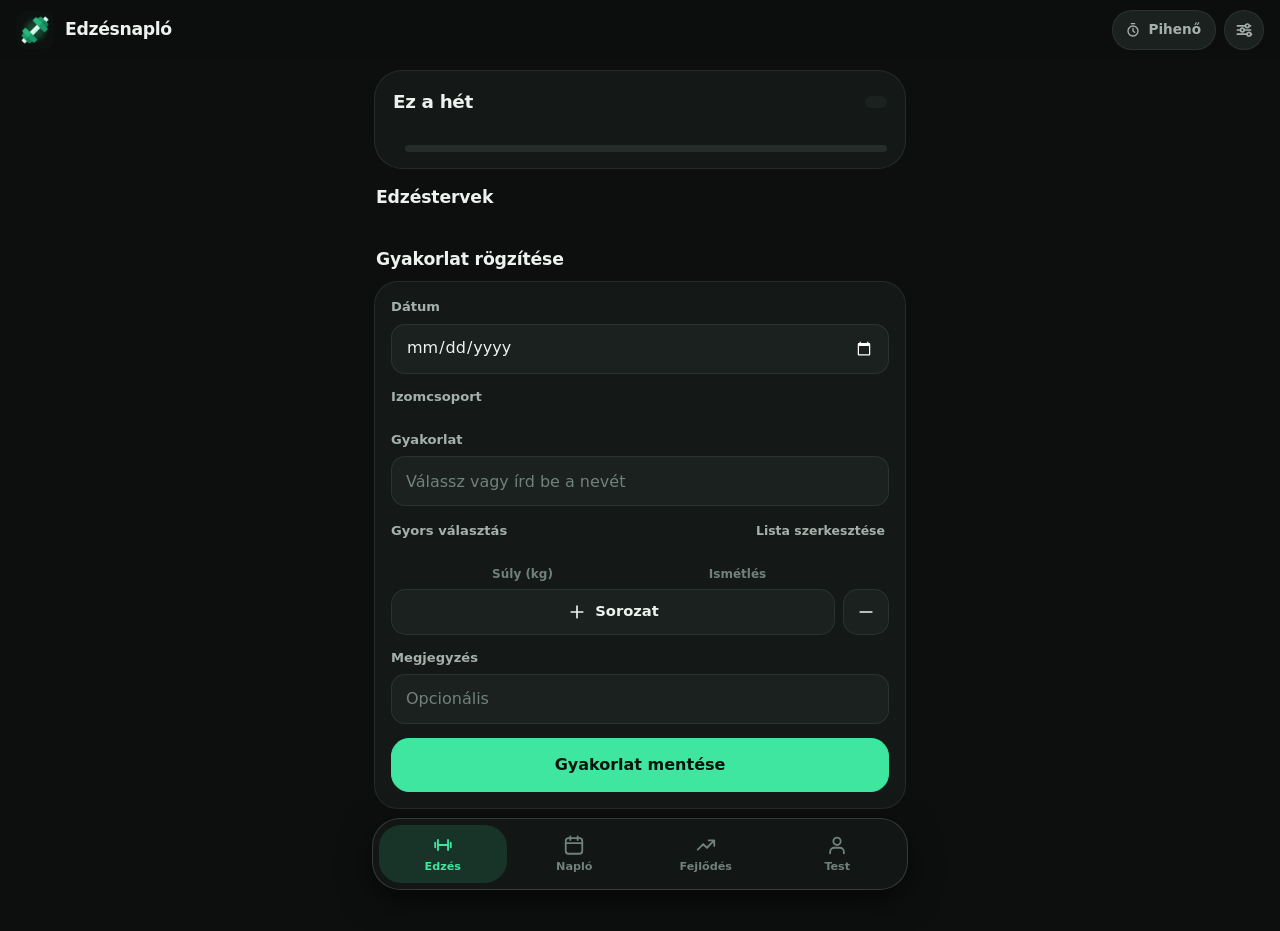
==== commit 0413da87: "Rename index (2).html to index.html" ====
--- a/index.html
+++ b/index.html
@@ -122,8 +122,7 @@
 
             <div class="field">
                 <label for="exercise">Gyakorlat</label>
-                <input type="text" id="exercise" class="inp" list="exercise-list" placeholder="Válassz vagy írd be a nevét" required enterkeyhint="done">
-                <datalist id="exercise-list"></datalist>
+                <input type="text" id="exercise" class="inp" placeholder="Válassz vagy írd be a nevét" required enterkeyhint="done">
                 <div style="display:flex;align-items:center;justify-content:space-between;margin:10px 0 6px">
                     <span class="lbl" style="margin:0">Gyors választás</span>
                     <button type="button" class="text-btn small" id="quick-edit-btn">Lista szerkesztése</button>
--- a/style.css
+++ b/style.css
@@ -0,0 +1,528 @@
+/* =========================================================
+   Edzésnapló – stíluslap
+   Alap: meleg grafit háttér, menta kiemelés, izomcsoportonként
+   saját szín. Minden szín a :root változóiból jön.
+   ========================================================= */
+
+:root {
+    --bg: #0c0f0e;
+    --s1: #141917;
+    --s2: #1b211f;
+    --s3: #252c29;
+    --line: rgba(255, 255, 255, 0.075);
+    --line2: rgba(255, 255, 255, 0.15);
+
+    --tx: #eef2ef;
+    --tx2: #a5b0ab;
+    --tx3: #71807a;
+
+    --ac: #3ee6a0;
+    --ac-ink: #03150d;
+    --ac-soft: rgba(62, 230, 160, 0.14);
+    --ac-line: rgba(62, 230, 160, 0.4);
+
+    --gold: #ffc54d;
+    --gold-soft: rgba(255, 197, 77, 0.15);
+    --red: #ff6f66;
+    --red-soft: rgba(255, 111, 102, 0.14);
+
+    --font: ui-rounded, "SF Pro Rounded", system-ui, -apple-system, "Segoe UI", Roboto, "Helvetica Neue", sans-serif;
+    --nav-h: 78px;
+}
+
+/* izomcsoport színek (--c szín, --cs halvány háttér) */
+.m-mell    { --c: #ff7a6b; --cs: rgba(255, 122, 107, 0.16); }
+.m-bicepsz { --c: #b892ff; --cs: rgba(184, 146, 255, 0.16); }
+.m-hat     { --c: #5aabff; --cs: rgba(90, 171, 255, 0.16); }
+.m-tricepsz{ --c: #ff85bd; --cs: rgba(255, 133, 189, 0.16); }
+.m-vall    { --c: #ffae42; --cs: rgba(255, 174, 66, 0.16); }
+.m-lab     { --c: #3ee6a0; --cs: rgba(62, 230, 160, 0.16); }
+.m-popsi   { --c: #f06ddb; --cs: rgba(240, 109, 219, 0.16); }
+.m-has     { --c: #f4d35e; --cs: rgba(244, 211, 94, 0.16); }
+.m-kardio  { --c: #4fe1e1; --cs: rgba(79, 225, 225, 0.16); }
+.m-egyeb   { --c: #a5b0ab; --cs: rgba(165, 176, 171, 0.16); }
+
+*, *::before, *::after { box-sizing: border-box; margin: 0; padding: 0; }
+
+html { -webkit-text-size-adjust: 100%; color-scheme: dark; }
+
+body {
+    background: var(--bg);
+    color: var(--tx);
+    font-family: var(--font);
+    font-size: 15px;
+    line-height: 1.4;
+    -webkit-font-smoothing: antialiased;
+    overscroll-behavior-y: none;
+    -webkit-tap-highlight-color: transparent;
+}
+body.locked { overflow: hidden; }
+
+button { font: inherit; color: inherit; background: none; border: 0; cursor: pointer; touch-action: manipulation; }
+input, select { font: inherit; color: inherit; }
+h1, h2, h3 { letter-spacing: -0.01em; }
+.hidden { display: none !important; }
+.quiet { color: var(--tx3); }
+.num { font-variant-numeric: tabular-nums; }
+
+.i { width: 20px; height: 20px; fill: none; stroke: currentColor; stroke-width: 2; stroke-linecap: round; stroke-linejoin: round; flex: none; }
+.i.sm { width: 16px; height: 16px; }
+.i.fill { fill: currentColor; stroke: none; }
+
+:focus-visible { outline: 2px solid var(--ac); outline-offset: 2px; }
+
+/* ---------- Felső sáv ---------- */
+.topbar {
+    position: sticky; top: 0; z-index: 40;
+    display: flex; align-items: center; justify-content: space-between; gap: 12px;
+    padding: calc(10px + env(safe-area-inset-top)) 16px 10px;
+    background: rgba(12, 15, 14, 0.84);
+    -webkit-backdrop-filter: blur(16px); backdrop-filter: blur(16px);
+}
+.brand { display: flex; align-items: center; gap: 11px; min-width: 0; }
+.brand-logo { width: 38px; height: 38px; border-radius: 11px; display: block; }
+.brand-name { font-size: 1.08rem; font-weight: 800; letter-spacing: -0.02em; line-height: 1.1; }
+.brand-date { font-size: 0.78rem; color: var(--tx3); margin-top: 2px; white-space: nowrap; overflow: hidden; text-overflow: ellipsis; }
+.top-actions { display: flex; align-items: center; gap: 8px; flex: none; }
+
+.icon-btn {
+    width: 40px; height: 40px; border-radius: 50%;
+    display: inline-flex; align-items: center; justify-content: center;
+    background: var(--s2); border: 1px solid var(--line); color: var(--tx2);
+}
+.icon-btn:active { background: var(--s3); }
+.icon-btn.sm { width: 34px; height: 34px; }
+
+.timer-chip {
+    height: 40px; padding: 0 14px 0 12px; border-radius: 20px;
+    display: inline-flex; align-items: center; gap: 7px;
+    background: var(--s2); border: 1px solid var(--line); color: var(--tx2);
+    font-weight: 700; font-size: 0.85rem; font-variant-numeric: tabular-nums;
+}
+.timer-chip.running { background: var(--ac-soft); border-color: var(--ac-line); color: var(--ac); }
+.timer-chip.finished { animation: chip-flash 0.7s ease-in-out 4; background: var(--gold-soft); border-color: var(--gold); color: var(--gold); }
+@keyframes chip-flash { 50% { transform: scale(1.07); } }
+
+/* ---------- Elrendezés ---------- */
+.container {
+    max-width: 560px; margin: 0 auto;
+    padding: 6px 14px calc(var(--nav-h) + 30px + env(safe-area-inset-bottom));
+}
+
+.card {
+    background: var(--s1); border: 1px solid var(--line);
+    border-radius: 24px; padding: 16px; margin-bottom: 14px;
+}
+.card-head { display: flex; align-items: center; justify-content: space-between; gap: 10px; margin-bottom: 12px; }
+.card-head h2, .section-head h2 { font-size: 1.08rem; font-weight: 800; }
+.section-head { display: flex; align-items: center; justify-content: space-between; gap: 10px; margin: 20px 2px 10px; }
+.section-head.first { margin-top: 8px; }
+
+.text-btn { color: var(--ac); font-weight: 700; font-size: 0.85rem; padding: 6px 4px; }
+.text-btn.small { font-size: 0.78rem; color: var(--tx2); font-weight: 600; }
+.text-btn:disabled { opacity: 0.4; }
+
+/* ---------- Gombok ---------- */
+.btn {
+    display: inline-flex; align-items: center; justify-content: center; gap: 8px;
+    height: 46px; padding: 0 18px; border-radius: 15px;
+    font-weight: 700; font-size: 0.92rem;
+    background: var(--s2); border: 1px solid var(--line); color: var(--tx);
+}
+.btn:active { background: var(--s3); }
+.btn.primary { background: var(--ac); border-color: var(--ac); color: var(--ac-ink); font-weight: 800; }
+.btn.primary:active { filter: brightness(0.92); background: var(--ac); }
+.btn.danger { color: var(--red); background: var(--red-soft); border-color: transparent; }
+.btn.big { height: 54px; border-radius: 18px; font-size: 1rem; }
+.btn.small { height: 36px; padding: 0 14px; font-size: 0.82rem; border-radius: 12px; }
+.btn.wide { width: 100%; }
+.btn.grow { flex: 1; }
+.btn.icon-only { padding: 0; width: 46px; flex: none; }
+.btn-row { display: flex; gap: 8px; }
+
+/* ---------- Űrlap ---------- */
+.field { margin-bottom: 14px; }
+.field > label, .lbl { display: block; font-size: 0.82rem; font-weight: 600; color: var(--tx2); margin-bottom: 7px; }
+
+.inp {
+    width: 100%; height: 50px; padding: 0 14px;
+    border-radius: 14px; border: 1px solid var(--line);
+    background: var(--s2); color: var(--tx); font-size: 16px;
+    -webkit-appearance: none; appearance: none; min-width: 0;
+}
+.inp::placeholder { color: var(--tx3); }
+.inp:focus { outline: none; border-color: var(--ac); box-shadow: 0 0 0 3px var(--ac-soft); }
+select.inp {
+    padding-right: 38px;
+    background-image: url("data:image/svg+xml;utf8,<svg xmlns='http://www.w3.org/2000/svg' width='14' height='14' viewBox='0 0 24 24' fill='none' stroke='%233ee6a0' stroke-width='3' stroke-linecap='round' stroke-linejoin='round'><path d='m6 9 6 6 6-6'/></svg>");
+    background-repeat: no-repeat; background-position: right 14px center;
+}
+.inp[type="date"] { min-height: 50px; }
+.inp.compact { height: 40px; width: auto; font-size: 0.92rem; padding: 0 12px; border-radius: 12px; }
+
+.form-row { display: flex; gap: 10px; }
+.form-row > .field { flex: 1; min-width: 0; }
+.field-hint { font-size: 0.78rem; color: var(--tx3); margin-top: 6px; }
+
+.search { position: relative; margin-bottom: 14px; }
+.search .i { position: absolute; left: 14px; top: 50%; transform: translateY(-50%); color: var(--tx3); pointer-events: none; }
+.search .inp { padding-left: 42px; }
+
+/* ---------- Chipek ---------- */
+.chip-scroll, .chip-row { display: flex; gap: 8px; }
+.chip-scroll { overflow-x: auto; scrollbar-width: none; margin: 0 -16px; padding: 2px 16px; }
+.chip-scroll::-webkit-scrollbar { display: none; }
+.chip-row { flex-wrap: wrap; }
+
+.chip {
+    display: inline-flex; align-items: center; gap: 7px; flex: none;
+    height: 36px; padding: 0 14px; border-radius: 18px;
+    background: var(--s2); border: 1px solid var(--line); color: var(--tx2);
+    font-size: 0.85rem; font-weight: 600; white-space: nowrap;
+}
+.chip.dot::before { content: ""; width: 8px; height: 8px; border-radius: 50%; background: var(--c, var(--tx2)); }
+.chip.on { color: var(--c, var(--ac)); border-color: var(--c, var(--ac)); background: var(--cs, var(--ac-soft)); font-weight: 800; }
+.chip.accent { --c: var(--ac); --cs: var(--ac-soft); }
+.chip.small { height: 32px; padding: 0 12px; font-size: 0.8rem; }
+.chip .x { margin-left: 2px; margin-right: -6px; width: 22px; height: 22px; border-radius: 50%; display: inline-flex; align-items: center; justify-content: center; color: var(--red); background: var(--red-soft); }
+
+.pill-row { display: flex; flex-wrap: wrap; gap: 6px; }
+.pill {
+    display: inline-flex; align-items: baseline; gap: 4px;
+    padding: 6px 11px; border-radius: 999px;
+    background: var(--s2); border: 1px solid var(--line);
+    font-size: 0.86rem; font-weight: 700; font-variant-numeric: tabular-nums;
+}
+.pill small { font-size: 0.72rem; font-weight: 500; color: var(--tx2); }
+.pill .times { color: var(--tx3); font-weight: 500; }
+.pill.pr { border-color: var(--gold); background: var(--gold-soft); color: var(--gold); }
+.pill.pr small { color: var(--gold); }
+.pill .i { align-self: center; width: 13px; height: 13px; }
+button.pill:active { background: var(--s3); }
+
+/* ---------- Heti kártya ---------- */
+.week-card { background: var(--s1); border: 1px solid var(--line); border-radius: 28px; padding: 18px 14px 16px; margin: 4px 0 16px; }
+.week-top { display: flex; align-items: center; justify-content: space-between; gap: 10px; padding: 0 4px; margin-bottom: 14px; }
+.week-title { font-size: 1.15rem; font-weight: 800; letter-spacing: -0.02em; }
+.streak {
+    display: inline-flex; align-items: center; gap: 6px; padding: 6px 12px 6px 10px; border-radius: 999px;
+    font-size: 0.82rem; font-weight: 800; background: var(--s2); color: var(--tx3);
+}
+.streak.on { background: var(--gold-soft); color: var(--gold); }
+.week-strip { display: grid; grid-template-columns: repeat(7, minmax(0, 1fr)); gap: 5px; }
+.wd { display: flex; flex-direction: column; align-items: center; gap: 6px; padding: 0; }
+.wd .dow { font-size: 0.72rem; font-weight: 600; color: var(--tx3); }
+.wd .dnum {
+    width: 100%; max-width: 44px; aspect-ratio: 1; border-radius: 50%;
+    display: flex; align-items: center; justify-content: center;
+    background: var(--s2); color: var(--tx2); font-weight: 700; font-size: 0.95rem; font-variant-numeric: tabular-nums;
+}
+.wd.trained .dnum { background: var(--ac); color: var(--ac-ink); font-weight: 800; }
+.wd.today .dnum { box-shadow: 0 0 0 2px var(--bg), 0 0 0 4px var(--ac); }
+.wd.future .dnum { opacity: 0.45; }
+.wd .dots { height: 6px; display: flex; gap: 3px; }
+.wd .dots i { width: 6px; height: 6px; border-radius: 50%; background: var(--c); }
+.week-foot { display: flex; align-items: center; gap: 12px; margin: 16px 4px 0; }
+.week-foot .txt { font-size: 0.85rem; color: var(--tx2); white-space: nowrap; font-variant-numeric: tabular-nums; }
+.bar { flex: 1; height: 7px; border-radius: 4px; background: var(--s3); overflow: hidden; }
+.bar > i { display: block; height: 100%; border-radius: 4px; background: var(--ac); transition: width 0.4s ease; }
+
+/* ---------- Sablonok ---------- */
+.tpl-scroll { display: flex; gap: 10px; overflow-x: auto; scrollbar-width: none; margin: 0 -14px; padding: 2px 14px 6px; scroll-snap-type: x proximity; scroll-padding: 0 14px; }
+.tpl-scroll::-webkit-scrollbar { display: none; }
+.tpl-card {
+    position: relative; flex: 0 0 214px; scroll-snap-align: start;
+    background: var(--s1); border: 1px solid var(--line); border-radius: 20px;
+}
+.tpl-card.active { border-color: var(--ac); background: var(--ac-soft); }
+.tpl-main { display: flex; flex-direction: column; align-items: flex-start; gap: 4px; width: 100%; text-align: left; padding: 14px 14px 14px; min-height: 128px; }
+.tpl-name { font-weight: 800; font-size: 0.98rem; line-height: 1.25; padding-right: 34px; display: -webkit-box; -webkit-line-clamp: 2; -webkit-box-orient: vertical; overflow: hidden; }
+.tpl-meta { font-size: 0.78rem; color: var(--tx2); }
+.tpl-foot { margin-top: auto; padding-top: 10px; width: 100%; display: flex; align-items: center; justify-content: space-between; }
+.tpl-dots { display: flex; gap: 5px; }
+.tpl-dots i { width: 9px; height: 9px; border-radius: 50%; background: var(--c); }
+.tpl-play { width: 34px; height: 34px; border-radius: 50%; background: var(--ac); color: var(--ac-ink); display: inline-flex; align-items: center; justify-content: center; }
+.tpl-card.active .tpl-play { background: var(--ac-ink); color: var(--ac); }
+.tpl-edit { position: absolute; top: 8px; right: 8px; }
+.tpl-new { flex: 0 0 120px; border-style: dashed; border-color: var(--line2); background: transparent; display: flex; flex-direction: column; align-items: center; justify-content: center; gap: 8px; color: var(--tx2); font-weight: 700; font-size: 0.85rem; min-height: 128px; }
+
+/* ---------- Aktív edzés ---------- */
+.session { background: var(--ac-soft); border: 1px solid var(--ac-line); border-radius: 24px; padding: 14px; margin-bottom: 14px; }
+.session-head { display: flex; align-items: center; justify-content: space-between; gap: 10px; margin-bottom: 12px; }
+.session-name { font-weight: 800; font-size: 1rem; line-height: 1.2; }
+.session-sub { font-size: 0.8rem; color: var(--tx2); margin-top: 2px; }
+.session-actions { display: flex; gap: 6px; flex: none; }
+.steps { display: flex; gap: 6px; overflow-x: auto; scrollbar-width: none; margin: 0 -14px 12px; padding: 0 14px; }
+.steps::-webkit-scrollbar { display: none; }
+.step {
+    flex: none; max-width: 190px; height: 34px; padding: 0 12px; border-radius: 17px;
+    display: inline-flex; align-items: center; gap: 6px; overflow: hidden;
+    background: rgba(0, 0, 0, 0.28); color: var(--tx2); font-size: 0.8rem; font-weight: 700; white-space: nowrap; text-overflow: ellipsis;
+}
+.step.done { color: var(--ac); }
+.step.current { background: var(--ac); color: var(--ac-ink); font-weight: 800; }
+.session .bar { background: rgba(0, 0, 0, 0.3); }
+
+/* ---------- Rögzítő ---------- */
+.set-cols, .set-row { display: grid; grid-template-columns: 20px 1fr 1fr 40px; gap: 8px; align-items: center; }
+.set-cols { font-size: 0.75rem; color: var(--tx3); font-weight: 600; margin-bottom: 6px; text-align: center; }
+.set-row { margin-bottom: 8px; }
+.set-num { text-align: center; font-weight: 800; color: var(--tx3); font-size: 0.9rem; font-variant-numeric: tabular-nums; }
+.set-row.done .set-num { color: var(--ac); }
+.stepper {
+    display: grid; grid-template-columns: 30px minmax(0, 1fr) 30px; height: 50px;
+    background: var(--s2); border: 1px solid var(--line); border-radius: 14px; overflow: hidden;
+}
+.stepper:focus-within { border-color: var(--ac); box-shadow: 0 0 0 3px var(--ac-soft); }
+.set-row.done .stepper { border-color: var(--ac-line); background: rgba(62, 230, 160, 0.07); }
+.step-btn { display: flex; align-items: center; justify-content: center; color: var(--tx3); }
+.step-btn:active { background: var(--s3); color: var(--tx); }
+.step-btn .i { width: 16px; height: 16px; stroke-width: 2.4; }
+.stepper input {
+    width: 100%; min-width: 0; border: 0; background: transparent; text-align: center;
+    font-size: 1.1rem; font-weight: 800; font-variant-numeric: tabular-nums; -moz-appearance: textfield; appearance: textfield;
+}
+.stepper input::-webkit-outer-spin-button, .stepper input::-webkit-inner-spin-button { -webkit-appearance: none; margin: 0; }
+.stepper input:focus { outline: none; }
+.stepper input::placeholder { color: var(--tx3); font-weight: 600; opacity: 0.7; }
+.check-btn {
+    width: 40px; height: 40px; border-radius: 50%; border: 2px solid var(--line2); color: transparent;
+    display: flex; align-items: center; justify-content: center; justify-self: center;
+}
+.check-btn .i { width: 18px; height: 18px; stroke-width: 3; }
+.set-row.done .check-btn { background: var(--ac); border-color: var(--ac); color: var(--ac-ink); }
+.set-actions { display: flex; gap: 8px; margin: 4px 0 14px; }
+
+.last-box { background: var(--s2); border-radius: 16px; padding: 12px; margin: 0 0 14px; }
+.last-top { display: flex; align-items: center; justify-content: space-between; gap: 10px; margin-bottom: 8px; }
+.last-title { font-size: 0.8rem; font-weight: 600; color: var(--tx2); }
+.tip { font-size: 0.82rem; color: var(--ac); margin-top: 10px; font-weight: 600; }
+
+/* ---------- Naplókártyák ---------- */
+.day { background: var(--s1); border: 1px solid var(--line); border-radius: 22px; padding: 14px; margin-bottom: 12px; }
+.day-head { display: flex; align-items: flex-start; justify-content: space-between; gap: 10px; }
+.day-title { font-weight: 800; font-size: 1rem; }
+.day-stats { display: flex; gap: 12px; margin-top: 3px; font-size: 0.78rem; color: var(--tx2); font-variant-numeric: tabular-nums; }
+.day-stats b { color: var(--tx); font-weight: 800; }
+.ex-block { border-left: 3px solid var(--c, var(--tx3)); padding-left: 11px; margin-top: 14px; }
+.ex-head { display: flex; align-items: center; gap: 8px; margin-bottom: 8px; }
+.ex-name { font-weight: 800; font-size: 0.95rem; min-width: 0; overflow: hidden; text-overflow: ellipsis; }
+.ex-muscle { font-size: 0.72rem; color: var(--c); font-weight: 700; padding: 2px 8px; border-radius: 10px; background: var(--cs); flex: none; }
+.ex-head .grow { flex: 1; }
+.ex-note { font-size: 0.8rem; color: var(--tx2); margin-top: 8px; font-style: italic; }
+
+.empty { text-align: center; padding: 26px 16px; color: var(--tx3); font-size: 0.9rem; }
+.empty b { display: block; color: var(--tx2); font-size: 0.98rem; margin-bottom: 4px; }
+
+.nudge { display: flex; gap: 12px; align-items: center; background: var(--gold-soft); border: 1px solid rgba(255, 197, 77, 0.35); border-radius: 20px; padding: 14px; margin-bottom: 14px; font-size: 0.85rem; }
+.nudge p { flex: 1; color: var(--tx); }
+
+/* ---------- Naptár ---------- */
+.cal-head { display: flex; align-items: center; justify-content: space-between; margin-bottom: 12px; }
+.cal-head h3 { font-size: 1rem; font-weight: 800; }
+.cal-dow, .cal-grid { display: grid; grid-template-columns: repeat(7, minmax(0, 1fr)); gap: 6px; }
+.cal-dow { text-align: center; font-size: 0.72rem; color: var(--tx3); font-weight: 600; margin-bottom: 6px; }
+.cal-day {
+    position: relative; aspect-ratio: 1; border-radius: 13px; background: var(--s2);
+    display: flex; align-items: center; justify-content: center;
+    font-size: 0.88rem; font-weight: 600; color: var(--tx2); font-variant-numeric: tabular-nums;
+}
+.cal-day.empty { background: transparent; pointer-events: none; }
+.cal-day.has { background: var(--ac-soft); color: var(--ac); font-weight: 800; }
+.cal-day.today { box-shadow: 0 0 0 2px var(--s1), 0 0 0 4px var(--ac); }
+.cal-day.future { opacity: 0.4; }
+.cal-day .dots { position: absolute; bottom: 5px; left: 0; right: 0; display: flex; justify-content: center; gap: 3px; }
+.cal-day .dots i { width: 5px; height: 5px; border-radius: 50%; background: var(--c); }
+.cal-foot { margin-top: 12px; font-size: 0.82rem; color: var(--tx2); text-align: center; }
+
+/* ---------- Statisztika ---------- */
+.totals { display: grid; grid-template-columns: 1fr 1fr; padding: 4px; }
+.tot { padding: 14px 14px; }
+.tot:nth-child(odd) { border-right: 1px solid var(--line); }
+.tot:nth-child(-n+2) { border-bottom: 1px solid var(--line); }
+.tot b { display: block; font-size: 1.55rem; font-weight: 800; letter-spacing: -0.03em; font-variant-numeric: tabular-nums; line-height: 1.1; }
+.tot span { font-size: 0.78rem; color: var(--tx2); }
+
+.seg { display: flex; gap: 6px; margin-bottom: 12px; }
+.seg .chip { flex: 1; justify-content: center; padding: 0 8px; }
+.readout { display: flex; align-items: baseline; justify-content: space-between; gap: 10px; margin: 4px 2px 2px; min-height: 44px; }
+.readout .big { font-size: 1.7rem; font-weight: 800; letter-spacing: -0.03em; font-variant-numeric: tabular-nums; }
+.readout .big small { font-size: 0.85rem; font-weight: 600; color: var(--tx2); margin-left: 4px; letter-spacing: 0; }
+.readout .when { font-size: 0.8rem; color: var(--tx2); text-align: right; }
+.delta { font-size: 0.8rem; font-weight: 700; color: var(--tx2); font-variant-numeric: tabular-nums; }
+.delta.up { color: var(--ac); }
+.delta.down { color: var(--tx2); }
+
+.chart { width: 100%; display: block; touch-action: pan-y; }
+.chart svg { display: block; width: 100%; height: auto; overflow: visible; }
+.ch-grid { stroke: rgba(255, 255, 255, 0.07); stroke-width: 1; }
+.ch-txt { fill: var(--tx3); font-size: 10px; font-family: var(--font); font-variant-numeric: tabular-nums; }
+.ch-line { fill: none; stroke: var(--ac); stroke-width: 2.6; stroke-linejoin: round; stroke-linecap: round; }
+.ch-dot { fill: var(--s1); stroke: var(--ac); stroke-width: 2; }
+.ch-cursor { stroke: var(--line2); stroke-width: 1; stroke-dasharray: 3 3; }
+.ch-active { fill: var(--ac); stroke: var(--s1); stroke-width: 3; }
+.chart-empty { padding: 26px 10px; text-align: center; color: var(--tx3); font-size: 0.88rem; }
+
+.pr-row { display: grid; grid-template-columns: 8px 1fr auto; gap: 12px; align-items: center; padding: 11px 0; border-top: 1px solid var(--line); }
+.pr-row:first-child { border-top: 0; padding-top: 2px; }
+.pr-dot { width: 8px; height: 8px; border-radius: 50%; background: var(--c); }
+.pr-name { font-weight: 700; font-size: 0.92rem; line-height: 1.25; }
+.pr-sub { font-size: 0.76rem; color: var(--tx3); margin-top: 1px; }
+.pr-val { text-align: right; font-weight: 800; font-size: 1rem; font-variant-numeric: tabular-nums; }
+.pr-val small { font-weight: 600; color: var(--tx2); font-size: 0.74rem; }
+.pr-val .fresh { color: var(--gold); display: inline-flex; vertical-align: -3px; margin-right: 4px; }
+
+.weeks { display: grid; grid-template-columns: repeat(8, 1fr); gap: 8px; height: 130px; align-items: end; position: relative; padding-bottom: 22px; }
+.wk { position: relative; height: 100%; display: flex; flex-direction: column; justify-content: flex-end; align-items: center; }
+.wk .col { width: 100%; max-width: 30px; min-height: 4px; border-radius: 8px 8px 4px 4px; background: var(--s3); }
+.wk.met .col { background: var(--ac); }
+.wk .v { font-size: 0.72rem; font-weight: 800; margin-bottom: 4px; color: var(--tx2); font-variant-numeric: tabular-nums; }
+.wk .lb { position: absolute; bottom: -20px; font-size: 0.66rem; color: var(--tx3); white-space: nowrap; font-variant-numeric: tabular-nums; }
+.goal-line { position: absolute; left: 0; right: 0; border-top: 1px dashed var(--gold); pointer-events: none; }
+.goal-line span { position: absolute; right: 0; top: -17px; font-size: 0.68rem; color: var(--gold); font-weight: 700; }
+
+.hbar { display: grid; grid-template-columns: 74px 1fr 34px; gap: 10px; align-items: center; margin-bottom: 10px; font-size: 0.85rem; }
+.hbar:last-child { margin-bottom: 0; }
+.hbar .nm { font-weight: 700; color: var(--tx2); }
+.hbar .tr { height: 12px; border-radius: 6px; background: var(--s2); overflow: hidden; }
+.hbar .tr i { display: block; height: 100%; border-radius: 6px; background: var(--c); }
+.hbar .ct { text-align: right; font-weight: 800; font-variant-numeric: tabular-nums; }
+
+/* ---------- Testadatok ---------- */
+.body-main { display: flex; align-items: flex-end; justify-content: space-between; gap: 12px; margin-bottom: 16px; }
+.body-main .big { font-size: 2.6rem; font-weight: 800; letter-spacing: -0.04em; line-height: 1; font-variant-numeric: tabular-nums; }
+.body-main .big small { font-size: 1rem; font-weight: 600; color: var(--tx2); margin-left: 5px; letter-spacing: 0; }
+.body-main .lab { font-size: 0.8rem; color: var(--tx2); margin-bottom: 6px; }
+.body-grid { display: grid; grid-template-columns: repeat(3, 1fr); gap: 8px; }
+.bm { background: var(--s2); border-radius: 16px; padding: 11px 12px; }
+.bm .l { font-size: 0.74rem; color: var(--tx2); font-weight: 600; }
+.bm b { display: block; font-size: 1.1rem; font-weight: 800; font-variant-numeric: tabular-nums; margin: 2px 0; }
+.bm b small { font-size: 0.7rem; color: var(--tx2); font-weight: 600; }
+.bm .delta { font-size: 0.72rem; }
+
+.rec { display: flex; align-items: center; gap: 10px; background: var(--s1); border: 1px solid var(--line); border-radius: 18px; padding: 12px 12px 12px 14px; margin-bottom: 8px; text-align: left; width: 100%; }
+.rec-main { flex: 1; min-width: 0; }
+.rec-date { font-weight: 800; font-size: 0.9rem; margin-bottom: 6px; }
+
+/* ---------- Alsó menü ---------- */
+.bottom-nav {
+    position: fixed; left: 50%; transform: translateX(-50%);
+    bottom: calc(10px + env(safe-area-inset-bottom));
+    width: calc(100% - 24px); max-width: 536px;
+    display: grid; grid-template-columns: repeat(4, 1fr); gap: 4px; padding: 6px;
+    background: rgba(20, 25, 23, 0.88);
+    -webkit-backdrop-filter: blur(20px); backdrop-filter: blur(20px);
+    border: 1px solid var(--line2); border-radius: 28px;
+    box-shadow: 0 12px 32px rgba(0, 0, 0, 0.5); z-index: 50;
+}
+.nav-item { display: flex; flex-direction: column; align-items: center; gap: 3px; padding: 9px 0 8px; border-radius: 22px; color: var(--tx3); font-size: 0.7rem; font-weight: 700; transition: background 0.2s, color 0.2s; }
+.nav-item .i { width: 22px; height: 22px; }
+.nav-item.active { background: var(--ac-soft); color: var(--ac); }
+
+/* ---------- Lapok (bottom sheet) ---------- */
+.backdrop { position: fixed; inset: 0; background: rgba(0, 0, 0, 0.62); opacity: 0; pointer-events: none; transition: opacity 0.25s; z-index: 60; }
+.backdrop.show { opacity: 1; pointer-events: auto; }
+.sheet {
+    position: fixed; left: 50%; bottom: 0; z-index: 70;
+    width: 100%; max-width: 560px; max-height: 92dvh; overflow-y: auto; overscroll-behavior: contain;
+    background: var(--s1); border: 1px solid var(--line2); border-bottom: 0; border-radius: 28px 28px 0 0;
+    padding: 8px 18px calc(22px + env(safe-area-inset-bottom));
+    transform: translate(-50%, 104%); visibility: hidden;
+    transition: transform 0.3s cubic-bezier(0.2, 0.85, 0.25, 1), visibility 0s 0.3s;
+}
+.sheet.open { transform: translate(-50%, 0); visibility: visible; transition: transform 0.3s cubic-bezier(0.2, 0.85, 0.25, 1), visibility 0s; }
+.grab { width: 40px; height: 4px; border-radius: 2px; background: var(--line2); margin: 4px auto 10px; }
+.sheet-head { display: flex; align-items: center; justify-content: space-between; gap: 12px; padding-bottom: 14px; }
+.sheet-head h2 { font-size: 1.25rem; font-weight: 800; letter-spacing: -0.02em; }
+.sheet-sub { font-size: 0.85rem; color: var(--tx2); margin: -8px 0 14px; }
+.sheet-foot { display: flex; gap: 8px; margin-top: 16px; }
+
+/* Időzítő */
+.ring-wrap { position: relative; width: 224px; height: 224px; margin: 6px auto 16px; }
+.ring-wrap svg { width: 100%; height: 100%; transform: rotate(-90deg); }
+.ring-track { fill: none; stroke: var(--s3); stroke-width: 10; }
+.ring-prog { fill: none; stroke: var(--ac); stroke-width: 10; stroke-linecap: round; transition: stroke-dashoffset 0.3s linear; }
+.ring-prog.done { stroke: var(--gold); }
+.ring-time { position: absolute; inset: 0; display: flex; flex-direction: column; align-items: center; justify-content: center; }
+.ring-time b { font-size: 3.3rem; font-weight: 800; letter-spacing: -0.04em; font-variant-numeric: tabular-nums; line-height: 1; }
+.ring-time span { font-size: 0.8rem; color: var(--tx2); margin-top: 6px; }
+.adj { display: flex; justify-content: center; gap: 10px; margin-bottom: 14px; }
+.presets { display: flex; flex-wrap: wrap; gap: 8px; justify-content: center; margin-bottom: 18px; }
+.timer-controls { display: flex; gap: 10px; }
+.timer-controls .btn { flex: 1; }
+.sw-big { font-size: 3.6rem; font-weight: 800; letter-spacing: -0.04em; text-align: center; font-variant-numeric: tabular-nums; margin: 34px 0 40px; }
+
+/* Beállítások */
+.set-group { background: var(--s2); border-radius: 20px; padding: 4px 14px; margin-bottom: 14px; }
+.set-item { display: flex; align-items: center; justify-content: space-between; gap: 14px; padding: 13px 0; border-top: 1px solid var(--line); }
+.set-item:first-child { border-top: 0; }
+.set-item .t { font-weight: 700; font-size: 0.92rem; }
+.set-item .d { font-size: 0.78rem; color: var(--tx3); margin-top: 2px; }
+.switch { position: relative; width: 50px; height: 30px; border-radius: 15px; background: var(--s3); border: 1px solid var(--line2); flex: none; transition: background 0.2s; }
+.switch::after { content: ""; position: absolute; top: 3px; left: 3px; width: 22px; height: 22px; border-radius: 50%; background: var(--tx2); transition: transform 0.2s, background 0.2s; }
+.switch[aria-checked="true"] { background: var(--ac); border-color: var(--ac); }
+.switch[aria-checked="true"]::after { transform: translateX(20px); background: var(--ac-ink); }
+.mini-stepper { display: flex; align-items: center; gap: 4px; }
+.mini-stepper b { min-width: 30px; text-align: center; font-size: 1.05rem; font-variant-numeric: tabular-nums; }
+.data-info { font-size: 0.8rem; color: var(--tx2); margin: 0 2px 12px; }
+.ver { text-align: center; font-size: 0.75rem; color: var(--tx3); margin-top: 14px; }
+
+/* Sablonszerkesztő */
+.sel-list { display: flex; flex-direction: column; gap: 6px; background: var(--s2); border-radius: 16px; padding: 8px; min-height: 52px; }
+.sel-item { display: flex; align-items: center; gap: 8px; background: var(--s1); border-radius: 12px; padding: 6px 6px 6px 12px; }
+.sel-item .nm { flex: 1; min-width: 0; font-weight: 700; font-size: 0.88rem; }
+.sel-item .nm small { color: var(--c); font-weight: 700; margin-left: 4px; }
+.sel-item .icon-btn { width: 32px; height: 32px; background: transparent; border: 0; }
+.input-btn { display: flex; gap: 8px; }
+.input-btn .inp { flex: 1; }
+
+/* Összefoglaló */
+.sum-grid { display: grid; grid-template-columns: repeat(2, 1fr); gap: 8px; margin-bottom: 14px; }
+.sum-grid .bm b { font-size: 1.4rem; }
+.sum-pr { display: flex; align-items: center; gap: 10px; background: var(--gold-soft); color: var(--gold); border-radius: 14px; padding: 10px 12px; margin-bottom: 8px; font-weight: 700; font-size: 0.88rem; }
+.sum-pr > span:nth-child(2) { flex: 1; color: var(--tx); }
+.sum-pr b { color: var(--gold); font-variant-numeric: tabular-nums; }
+
+/* ---------- Értesítés, megerősítés, konfetti ---------- */
+.toasts { position: fixed; left: 0; right: 0; bottom: calc(var(--nav-h) + 18px + env(safe-area-inset-bottom)); z-index: 120; display: flex; flex-direction: column; align-items: center; gap: 8px; pointer-events: none; padding: 0 14px; }
+.toast {
+    pointer-events: auto; max-width: 480px; display: flex; align-items: center; gap: 10px;
+    background: var(--s3); border: 1px solid var(--line2); border-radius: 16px; padding: 12px 14px;
+    font-size: 0.88rem; font-weight: 600; box-shadow: 0 10px 30px rgba(0, 0, 0, 0.5);
+    opacity: 0; transform: translateY(10px); transition: opacity 0.2s, transform 0.2s;
+}
+.toast.in { opacity: 1; transform: none; }
+.toast .i { color: var(--gold); }
+.toast-act { color: var(--ac); font-weight: 800; padding: 4px 6px; margin: -4px -6px -4px 4px; white-space: nowrap; }
+
+.confirm { position: fixed; inset: 0; z-index: 150; display: flex; align-items: center; justify-content: center; padding: 20px; background: rgba(0, 0, 0, 0.66); }
+.confirm-box { width: 100%; max-width: 360px; background: var(--s1); border: 1px solid var(--line2); border-radius: 24px; padding: 20px; }
+.confirm-box h3 { font-size: 1.1rem; font-weight: 800; margin-bottom: 6px; }
+.confirm-box p { color: var(--tx2); font-size: 0.92rem; margin-bottom: 18px; }
+
+.confetti { position: fixed; inset: 0; pointer-events: none; z-index: 200; overflow: hidden; }
+.confetti i { position: absolute; top: -14px; width: 8px; height: 13px; border-radius: 2px; opacity: 0; animation: fall 1.7s cubic-bezier(0.2, 0.6, 0.4, 1) forwards; }
+@keyframes fall {
+    0% { opacity: 1; transform: translate3d(0, 0, 0) rotate(0); }
+    100% { opacity: 0; transform: translate3d(var(--dx), 105vh, 0) rotate(var(--rot)); }
+}
+
+@media (prefers-reduced-motion: reduce) {
+    *, *::before, *::after { animation-duration: 0.01ms !important; animation-iteration-count: 1 !important; transition-duration: 0.01ms !important; }
+    .confetti { display: none; }
+}
+
+@media (min-width: 600px) {
+    .sheet { border-radius: 28px; bottom: 16px; border-bottom: 1px solid var(--line2); }
+}
+
+/* ---------- Kiegészítések ---------- */
+.btn:disabled, .icon-btn:disabled { opacity: 0.35; pointer-events: none; }
+.pill .g { display: inline-flex; align-items: baseline; gap: 3px; }
+.pill .g + .g { margin-left: 8px; }
+.ex-head .icon-btn { background: transparent; border: 0; color: var(--tx3); }
+.seg .chip.accent { --c: var(--ac); --cs: var(--ac-soft); }
+.rec-main { background: none; }
+.set-item .icon-btn.sm { background: var(--s3); }
+
+#workout-form, #view-workout .section-head { scroll-margin-top: 72px; }
